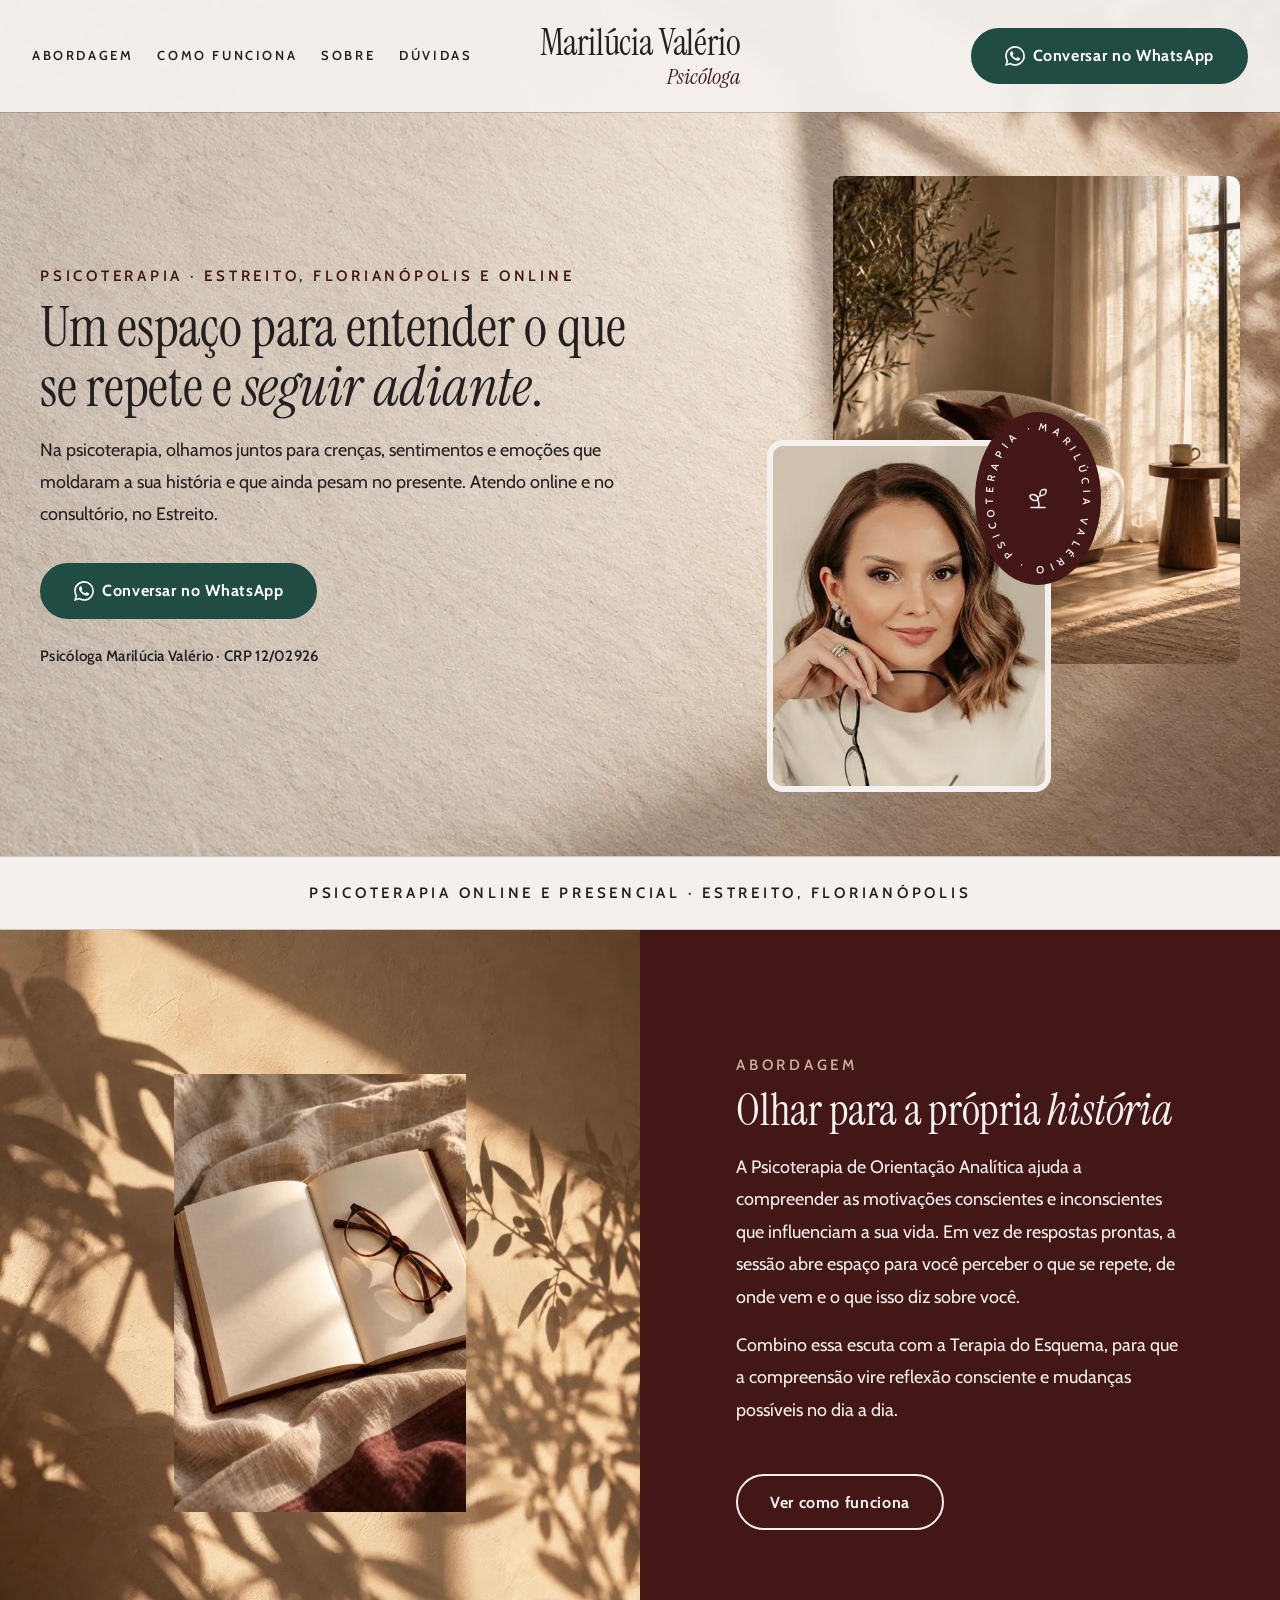
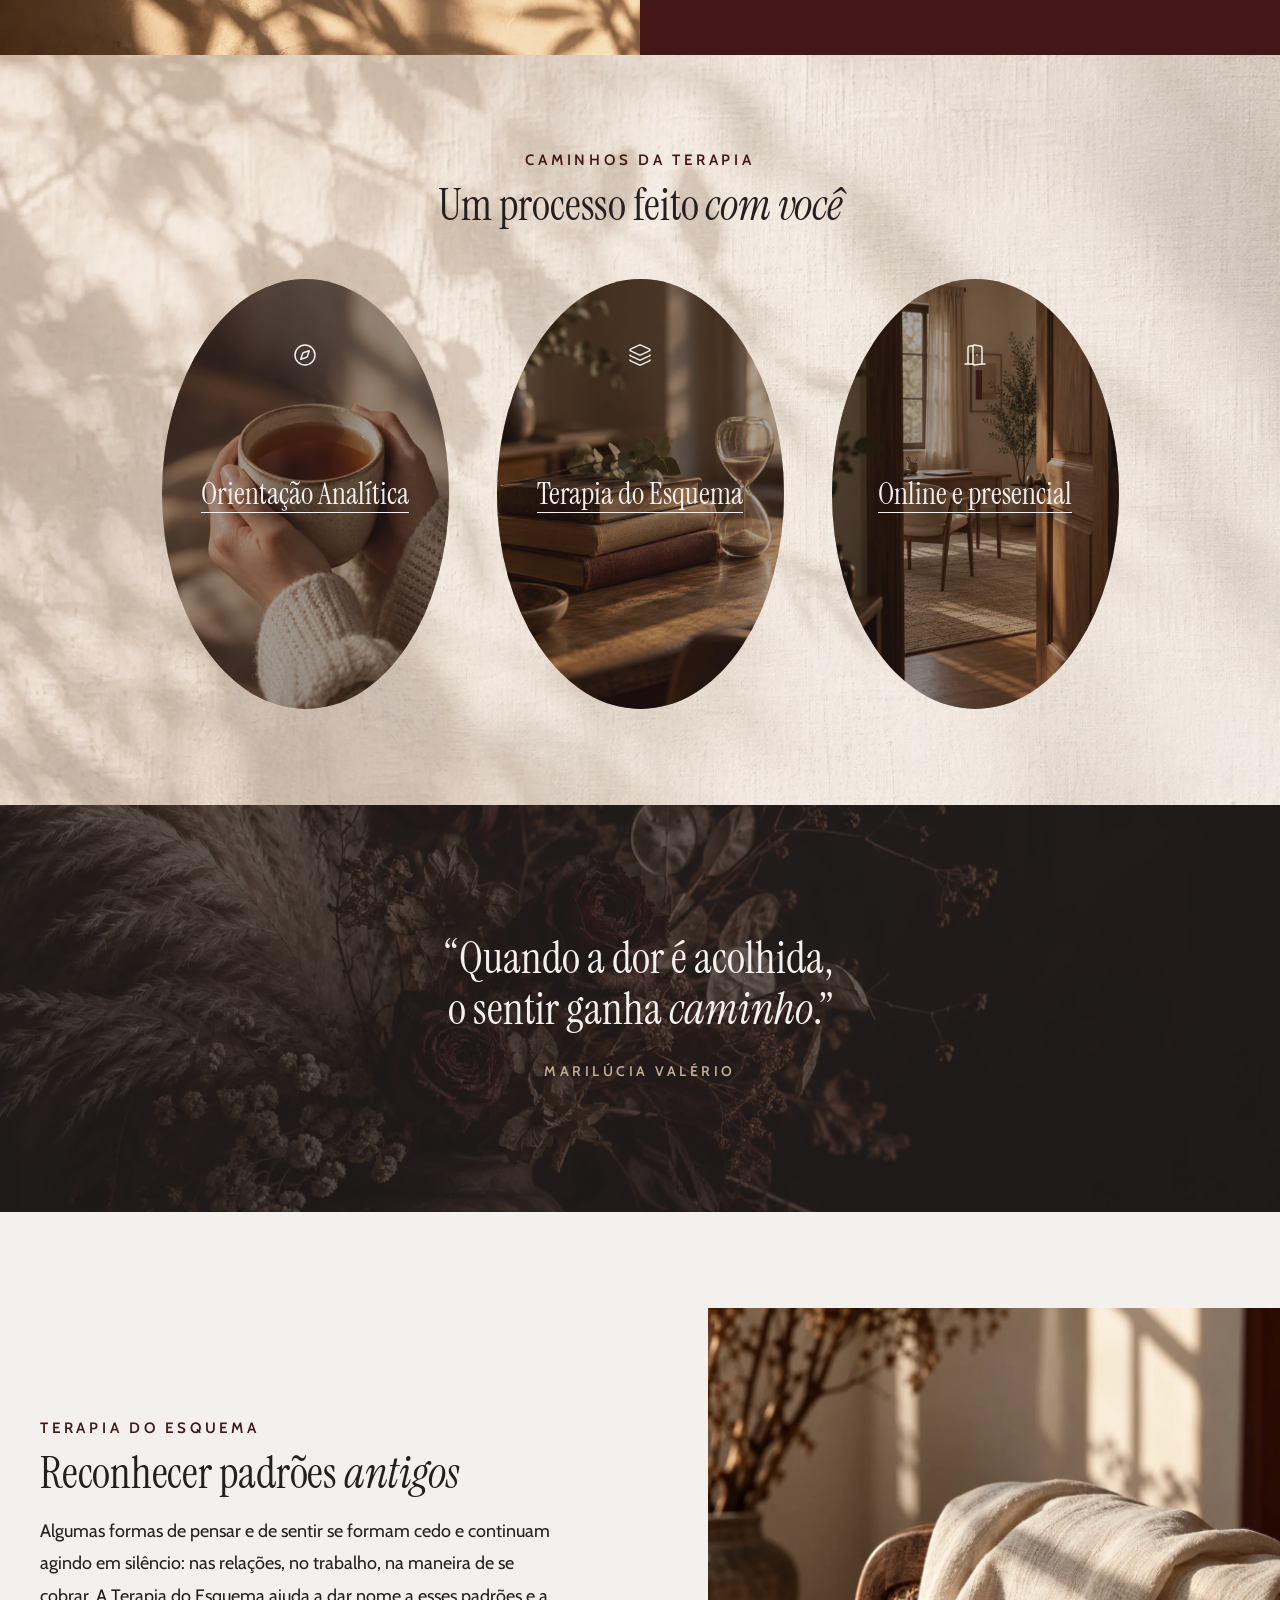
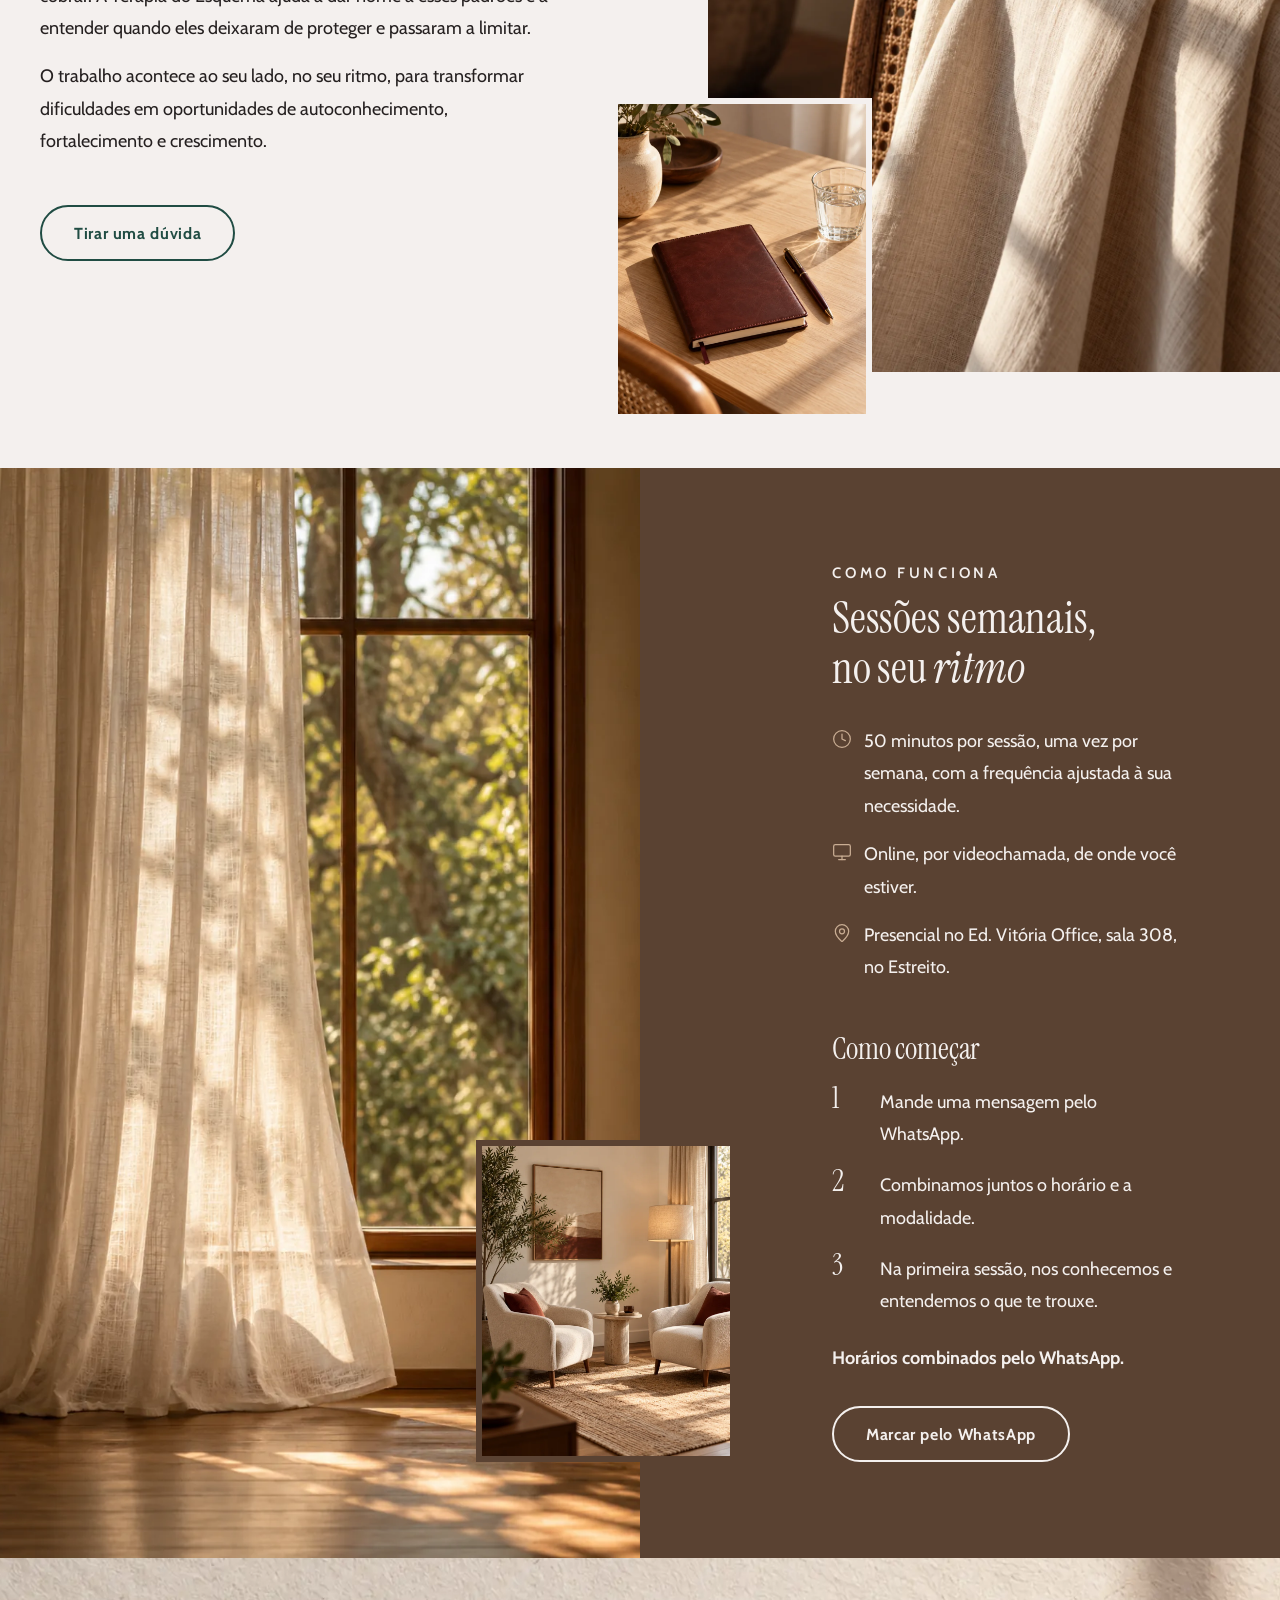
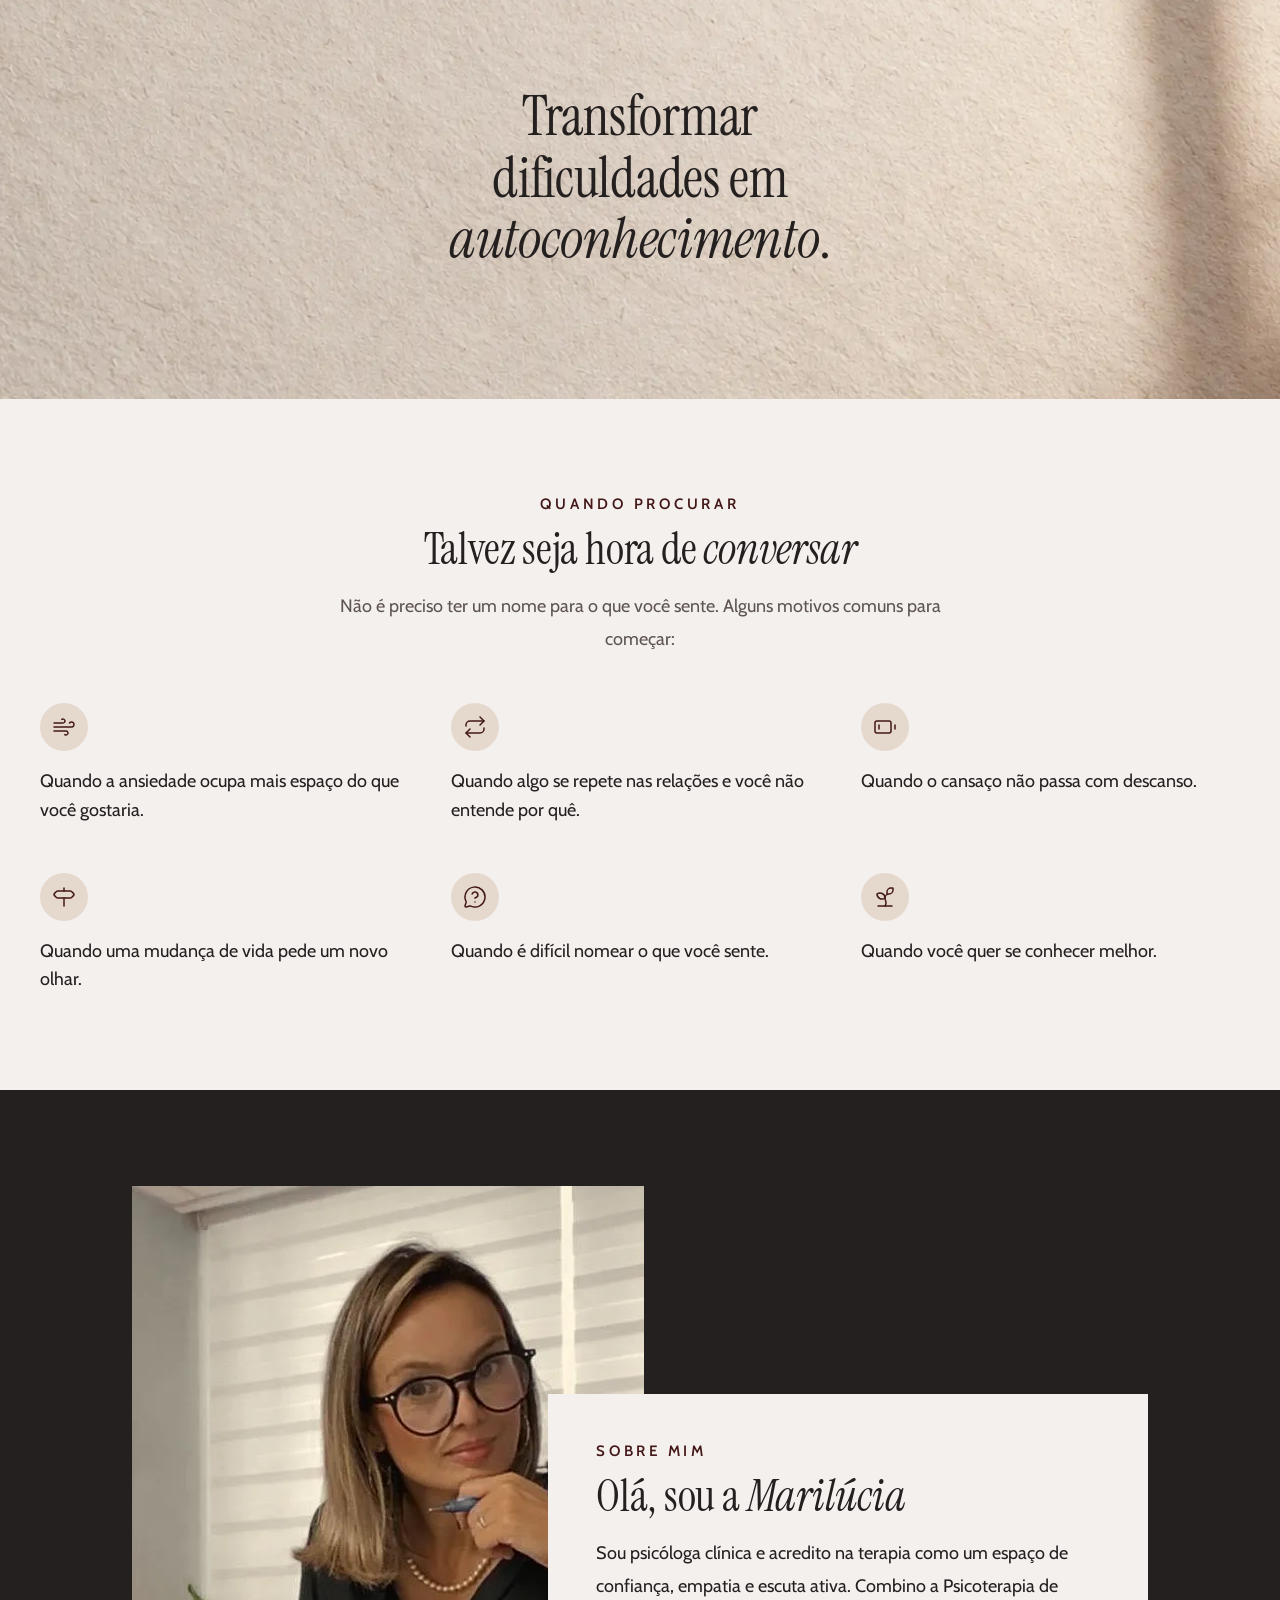
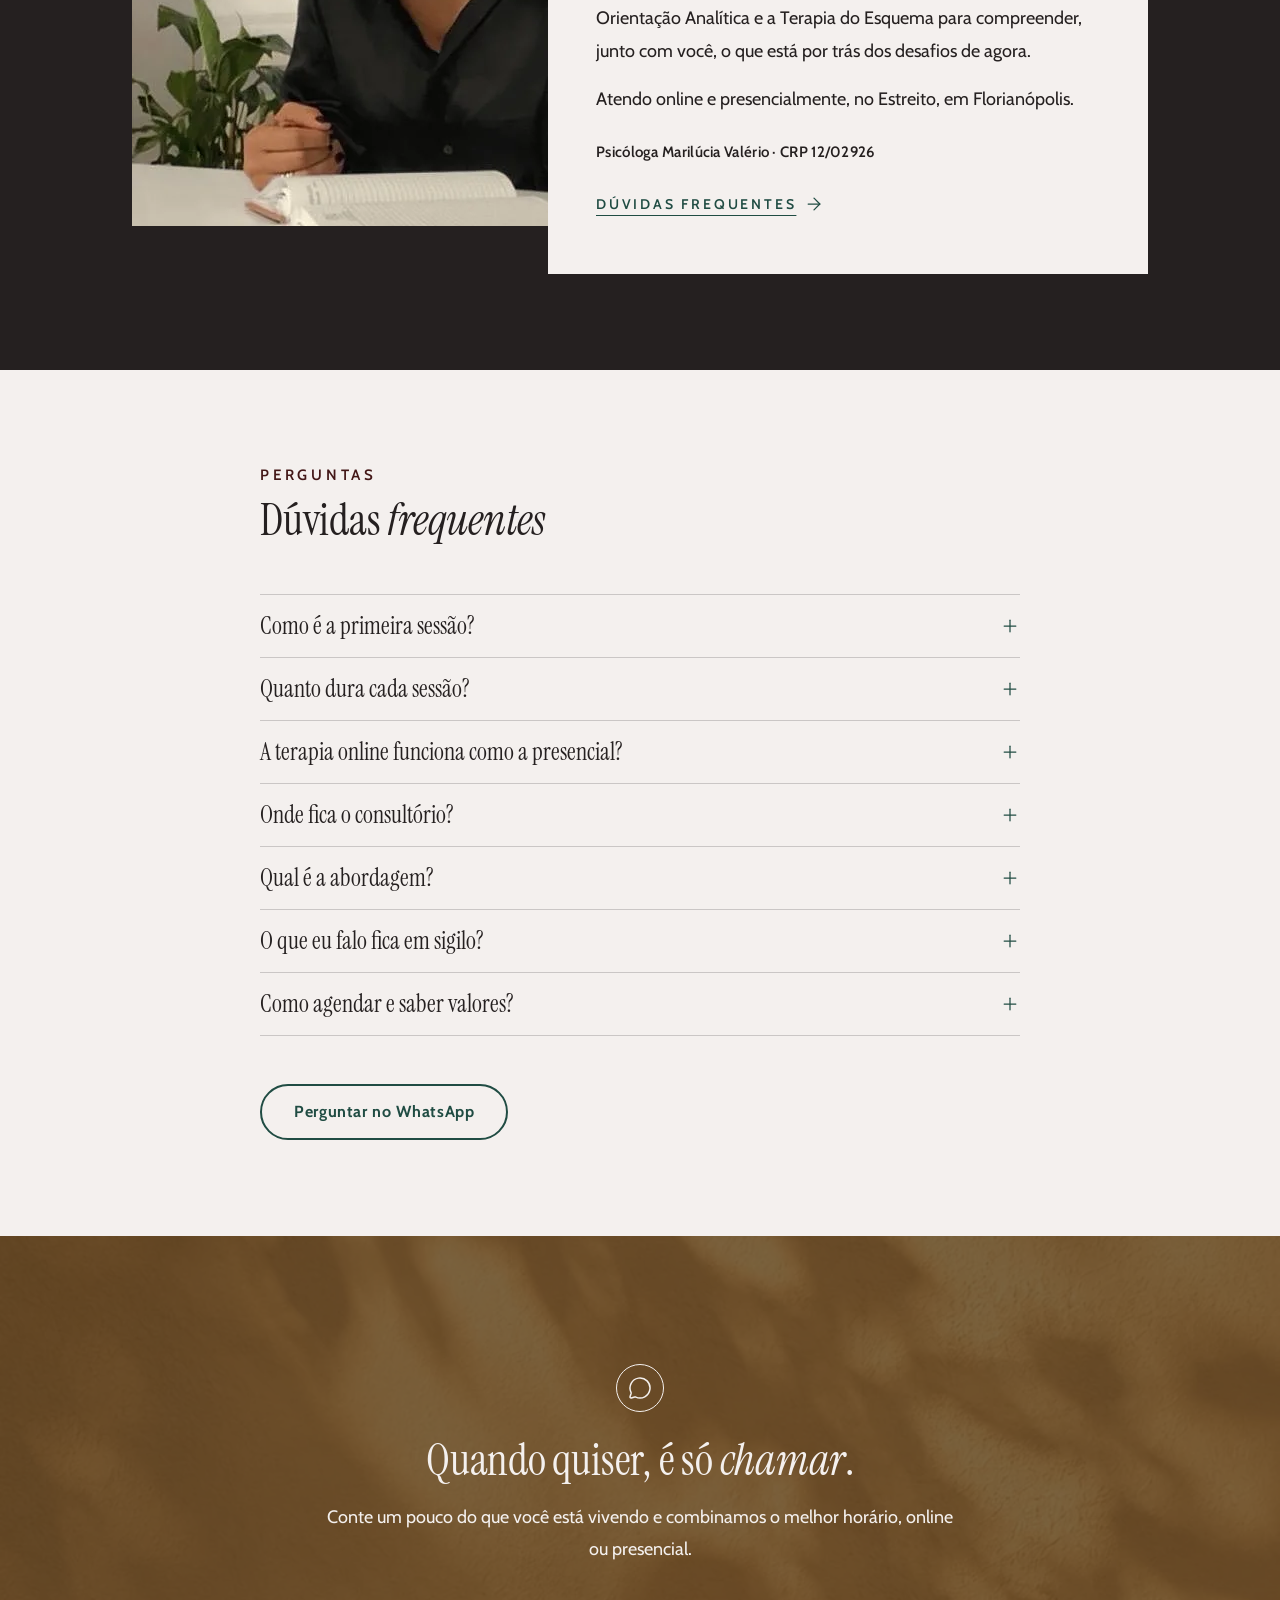
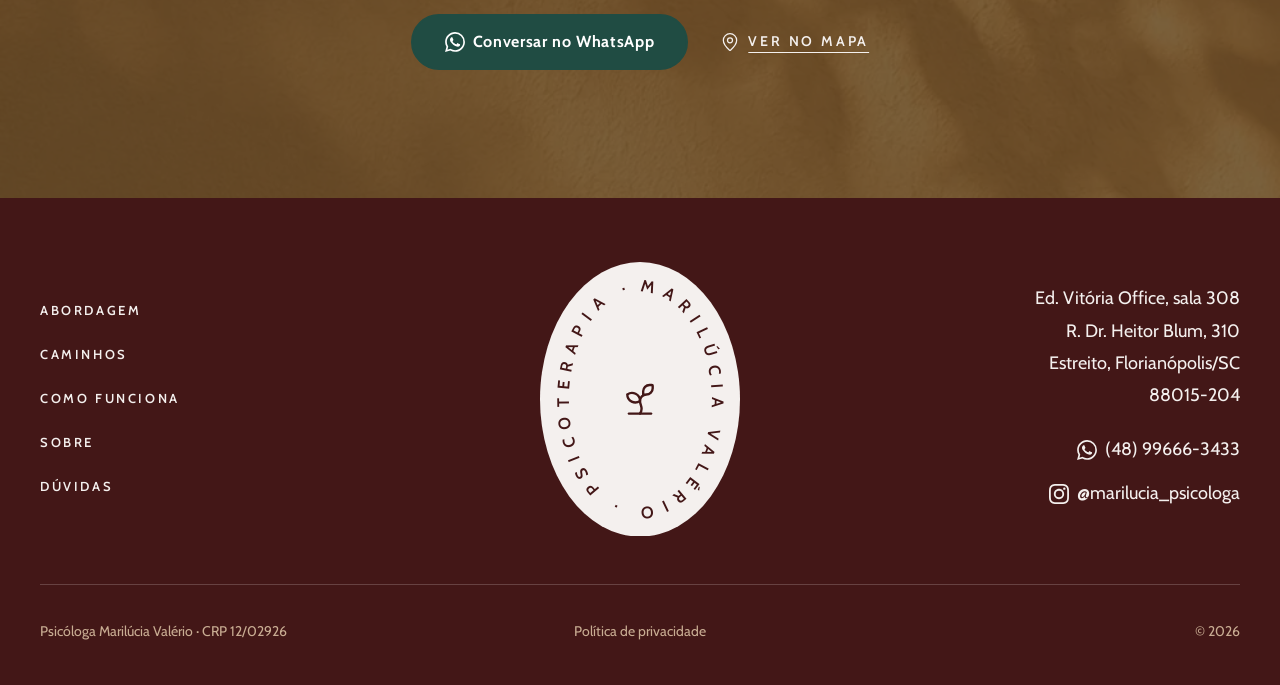
==== index.html @ a97637d5 "Revisão via Claude Desktop 2026-10-01 16:15" ====
<!DOCTYPE html>
<html lang="pt-BR">
<head>
<meta charset="UTF-8">
<meta name="viewport" content="width=device-width, initial-scale=1">
<!-- PRÉ-VENDA: não remover até o Armin fechar a venda -->
<meta name="robots" content="noindex, nofollow">
<title>Psicóloga em Florianópolis | Marilúcia Valério · CRP 12/02926</title>
<meta name="description" content="Psicoterapia de Orientação Analítica e Terapia do Esquema, online e presencial no Estreito, Florianópolis. Psicóloga Marilúcia Valério, CRP 12/02926.">
<meta property="og:title" content="Psicóloga Marilúcia Valério · CRP 12/02926">
<meta property="og:description" content="Psicoterapia de Orientação Analítica e Terapia do Esquema, online e presencial no Estreito, Florianópolis.">
<meta property="og:type" content="website">
<meta property="og:locale" content="pt_BR">
<meta property="og:image" content="assets/img/og-imagem.jpg">
<meta name="theme-color" content="#F4F0EE">
<link rel="icon" href="data:image/svg+xml,%3Csvg xmlns='http://www.w3.org/2000/svg' viewBox='0 0 64 64'%3E%3Crect width='64' height='64' rx='32' fill='%23431717'/%3E%3Ctext x='32' y='42' text-anchor='middle' font-family='Georgia,serif' font-size='28' fill='%23F4F0EE'%3EMV%3C/text%3E%3C/svg%3E">
<link rel="preconnect" href="https://fonts.googleapis.com">
<link rel="preconnect" href="https://fonts.gstatic.com" crossorigin>
<link href="https://fonts.googleapis.com/css2?family=Cabin:wght@400;600;700&family=Instrument+Serif:ital@0;1&display=swap" rel="stylesheet">
<link rel="stylesheet" href="assets/css/base.css?v=20261001b">
<link rel="stylesheet" href="assets/css/style.css?v=20261001b">
<script type="application/ld+json">
{
  "@context": "https://schema.org",
  "@graph": [
    {
      "@type": "Person",
      "@id": "#marilucia",
      "name": "Marilúcia Valério",
      "jobTitle": "Psicóloga",
      "identifier": "CRP 12/02926",
      "sameAs": ["https://www.instagram.com/marilucia_psicologa/"]
    },
    {
      "@type": "ProfessionalService",
      "name": "Psicóloga Marilúcia Valério",
      "description": "Psicoterapia de Orientação Analítica e Terapia do Esquema, online e presencial.",
      "telephone": "+55 48 99666-3433",
      "image": "assets/img/og-imagem.jpg",
      "address": {
        "@type": "PostalAddress",
        "streetAddress": "R. Dr. Heitor Blum, 310, Sala 308, Ed. Vitória Office",
        "addressLocality": "Florianópolis",
        "addressRegion": "SC",
        "postalCode": "88015-204",
        "addressCountry": "BR"
      },
      "geo": { "@type": "GeoCoordinates", "latitude": -27.5889198, "longitude": -48.5789684 },
      "areaServed": "Florianópolis",
      "founder": { "@id": "#marilucia" }
    }
  ]
}
</script>
</head>
<body>
<a class="pular-conteudo" href="#conteudo">Pular para o conteúdo</a>

<!--CABECALHO-->
<header class="cabecalho" data-header>
  <div class="cabecalho__grade">
    <nav class="cabecalho__nav" aria-label="Principal">
      <ul role="list">
        <li><a href="index.html#abordagem">Abordagem</a></li>
        <li><a href="index.html#como-funciona">Como funciona</a></li>
        <li><a href="index.html#sobre">Sobre</a></li>
        <li><a href="index.html#perguntas">Dúvidas</a></li>
      </ul>
    </nav>
    <a class="marca" href="index.html#inicio" aria-label="Marilúcia Valério, psicóloga: início">
      <span class="marca__nome">Marilúcia Valério</span>
      <em class="marca__prof">Psicóloga</em>
    </a>
    <a class="botao botao--primario cabecalho__cta" href="https://wa.me/5548996663433?text=Ol%C3%A1%2C%20Maril%C3%BAcia!%20Vi%20seu%20site%20e%20gostaria%20de%20saber%20como%20funciona%20a%20terapia." target="_blank" rel="noopener"><svg class="icone icone--marca" width="24" height="24" fill="currentColor" aria-hidden="true" focusable="false" role="img" viewBox="0 0 24 24" xmlns="http://www.w3.org/2000/svg"><path d="M17.472 14.382c-.297-.149-1.758-.867-2.03-.967-.273-.099-.471-.148-.67.15-.197.297-.767.966-.94 1.164-.173.199-.347.223-.644.075-.297-.15-1.255-.463-2.39-1.475-.883-.788-1.48-1.761-1.653-2.059-.173-.297-.018-.458.13-.606.134-.133.298-.347.446-.52.149-.174.198-.298.298-.497.099-.198.05-.371-.025-.52-.075-.149-.669-1.612-.916-2.207-.242-.579-.487-.5-.669-.51-.173-.008-.371-.01-.57-.01-.198 0-.52.074-.792.372-.272.297-1.04 1.016-1.04 2.479 0 1.462 1.065 2.875 1.213 3.074.149.198 2.096 3.2 5.077 4.487.709.306 1.262.489 1.694.625.712.227 1.36.195 1.871.118.571-.085 1.758-.719 2.006-1.413.248-.694.248-1.289.173-1.413-.074-.124-.272-.198-.57-.347m-5.421 7.403h-.004a9.87 9.87 0 01-5.031-1.378l-.361-.214-3.741.982.998-3.648-.235-.374a9.86 9.86 0 01-1.51-5.26c.001-5.45 4.436-9.884 9.888-9.884 2.64 0 5.122 1.03 6.988 2.898a9.825 9.825 0 012.893 6.994c-.003 5.45-4.437 9.884-9.885 9.884m8.413-18.297A11.815 11.815 0 0012.05 0C5.495 0 .16 5.335.157 11.892c0 2.096.547 4.142 1.588 5.945L.057 24l6.305-1.654a11.882 11.882 0 005.683 1.448h.005c6.554 0 11.89-5.335 11.893-11.893a11.821 11.821 0 00-3.48-8.413Z"/></svg>Conversar no WhatsApp</a>
    <button class="cabecalho__menu" type="button" data-abrir-menu aria-expanded="false" aria-controls="menu-celular" aria-label="Abrir menu"><svg aria-hidden="true" focusable="false" class="icone icone--menu" xmlns="http://www.w3.org/2000/svg" width="24" height="24" viewBox="0 0 24 24" fill="none" stroke="currentColor" stroke-width="1.5" stroke-linecap="round" stroke-linejoin="round" ><path d="M4 5h16" /><path d="M4 12h16" /><path d="M4 19h16" /></svg></button>
  </div>
</header>
<nav class="menu-celular" id="menu-celular" aria-hidden="true" aria-label="Menu">
  <div class="menu-celular__topo">
    <span class="marca__nome">Marilúcia Valério</span>
    <button class="menu-celular__fechar" type="button" data-fechar-menu aria-label="Fechar menu"><svg aria-hidden="true" focusable="false" class="icone icone--x" xmlns="http://www.w3.org/2000/svg" width="24" height="24" viewBox="0 0 24 24" fill="none" stroke="currentColor" stroke-width="1.5" stroke-linecap="round" stroke-linejoin="round" ><path d="M18 6 6 18" /><path d="m6 6 12 12" /></svg></button>
  </div>
  <ul role="list" class="menu-celular__links">
    <li><a href="index.html#abordagem">Abordagem</a></li>
    <li><a href="index.html#caminhos">Caminhos da terapia</a></li>
    <li><a href="index.html#como-funciona">Como funciona</a></li>
    <li><a href="index.html#sobre">Sobre mim</a></li>
    <li><a href="index.html#perguntas">Dúvidas</a></li>
  </ul>
  <a class="botao botao--primario" href="https://wa.me/5548996663433?text=Ol%C3%A1%2C%20Maril%C3%BAcia!%20Vi%20seu%20site%20e%20gostaria%20de%20saber%20como%20funciona%20a%20terapia." target="_blank" rel="noopener"><svg class="icone icone--marca" width="24" height="24" fill="currentColor" aria-hidden="true" focusable="false" role="img" viewBox="0 0 24 24" xmlns="http://www.w3.org/2000/svg"><path d="M17.472 14.382c-.297-.149-1.758-.867-2.03-.967-.273-.099-.471-.148-.67.15-.197.297-.767.966-.94 1.164-.173.199-.347.223-.644.075-.297-.15-1.255-.463-2.39-1.475-.883-.788-1.48-1.761-1.653-2.059-.173-.297-.018-.458.13-.606.134-.133.298-.347.446-.52.149-.174.198-.298.298-.497.099-.198.05-.371-.025-.52-.075-.149-.669-1.612-.916-2.207-.242-.579-.487-.5-.669-.51-.173-.008-.371-.01-.57-.01-.198 0-.52.074-.792.372-.272.297-1.04 1.016-1.04 2.479 0 1.462 1.065 2.875 1.213 3.074.149.198 2.096 3.2 5.077 4.487.709.306 1.262.489 1.694.625.712.227 1.36.195 1.871.118.571-.085 1.758-.719 2.006-1.413.248-.694.248-1.289.173-1.413-.074-.124-.272-.198-.57-.347m-5.421 7.403h-.004a9.87 9.87 0 01-5.031-1.378l-.361-.214-3.741.982.998-3.648-.235-.374a9.86 9.86 0 01-1.51-5.26c.001-5.45 4.436-9.884 9.888-9.884 2.64 0 5.122 1.03 6.988 2.898a9.825 9.825 0 012.893 6.994c-.003 5.45-4.437 9.884-9.885 9.884m8.413-18.297A11.815 11.815 0 0012.05 0C5.495 0 .16 5.335.157 11.892c0 2.096.547 4.142 1.588 5.945L.057 24l6.305-1.654a11.882 11.882 0 005.683 1.448h.005c6.554 0 11.89-5.335 11.893-11.893a11.821 11.821 0 00-3.48-8.413Z"/></svg>Conversar no WhatsApp</a>
  <p class="menu-celular__id">Psicóloga Marilúcia <span class="nowrap">Valério · CRP 12/02926</span></p>
</nav>
<!--/CABECALHO-->

<main id="conteudo">
  <!-- 1. Herói -->
  <section class="heroi" id="inicio" data-heroi>
    <div class="container heroi__grade">
      <div class="heroi__topo">
        <p class="rotulo revelar">Psicoterapia · Estreito, Florianópolis e online</p>
        <h1 class="revelar">Um espaço para entender o&nbsp;que se repete e <em>seguir adiante</em>.</h1>
      </div>
      <div class="colagem" aria-hidden="false">
        <picture class="colagem__grande">
          <source srcset="assets/img/heroi-ambiente.webp" type="image/webp">
          <img src="assets/img/heroi-ambiente.jpg" width="960" height="1200" alt="Poltrona clara ao lado de uma janela com cortina de linho e luz de fim de tarde" fetchpriority="high">
        </picture>
        <picture class="colagem__retrato">
          <source srcset="assets/img/heroi-retrato.webp" type="image/webp">
          <img src="assets/img/heroi-retrato.jpg" width="387" height="483" alt="Retrato da psicóloga Marilúcia Valério" fetchpriority="high">
        </picture>
        <svg class="selo" viewBox="0 0 126 173" role="img" aria-label="Selo Marilúcia Valério, psicoterapia"><ellipse cx="63" cy="86.5" rx="63" ry="86.5" fill="#431717"/><path id="selo-arco-1" d="M63 18.5a45 68 0 1 1 0 136a45 68 0 1 1 0-136" fill="none"/><text font-family="Cabin, sans-serif" font-weight="600" font-size="10.5" letter-spacing="2.2" fill="#F4F0EE"><textPath href="#selo-arco-1" textLength="352" lengthAdjust="spacing">MARILÚCIA VALÉRIO · PSICOTERAPIA ·</textPath></text><g color="#F4F0EE"><svg aria-hidden="true" focusable="false" x="51" y="74.5" class="icone icone--sprout" xmlns="http://www.w3.org/2000/svg" width="24" height="24" viewBox="0 0 24 24" fill="none" stroke="currentColor" stroke-width="1.5" stroke-linecap="round" stroke-linejoin="round" ><path d="M14 9.536V7a4 4 0 0 1 4-4h1.5a.5.5 0 0 1 .5.5V5a4 4 0 0 1-4 4 4 4 0 0 0-4 4c0 2 1 3 1 5a5 5 0 0 1-1 3" /><path d="M4 9a5 5 0 0 1 8 4 5 5 0 0 1-8-4" /><path d="M5 21h14" /></svg></g></svg>
      </div>
      <div class="heroi__base">
        <p class="heroi__lead revelar">Na psicoterapia, olhamos juntos para crenças, sentimentos e emoções que moldaram a sua história e que ainda pesam no presente. Atendo online e no consultório, no Estreito.</p>
        <div class="heroi__acoes revelar">
          <a class="botao botao--primario" href="https://wa.me/5548996663433?text=Ol%C3%A1%2C%20Maril%C3%BAcia!%20Vi%20seu%20site%20e%20gostaria%20de%20saber%20como%20funciona%20a%20terapia." target="_blank" rel="noopener"><svg class="icone icone--marca" width="24" height="24" fill="currentColor" aria-hidden="true" focusable="false" role="img" viewBox="0 0 24 24" xmlns="http://www.w3.org/2000/svg"><path d="M17.472 14.382c-.297-.149-1.758-.867-2.03-.967-.273-.099-.471-.148-.67.15-.197.297-.767.966-.94 1.164-.173.199-.347.223-.644.075-.297-.15-1.255-.463-2.39-1.475-.883-.788-1.48-1.761-1.653-2.059-.173-.297-.018-.458.13-.606.134-.133.298-.347.446-.52.149-.174.198-.298.298-.497.099-.198.05-.371-.025-.52-.075-.149-.669-1.612-.916-2.207-.242-.579-.487-.5-.669-.51-.173-.008-.371-.01-.57-.01-.198 0-.52.074-.792.372-.272.297-1.04 1.016-1.04 2.479 0 1.462 1.065 2.875 1.213 3.074.149.198 2.096 3.2 5.077 4.487.709.306 1.262.489 1.694.625.712.227 1.36.195 1.871.118.571-.085 1.758-.719 2.006-1.413.248-.694.248-1.289.173-1.413-.074-.124-.272-.198-.57-.347m-5.421 7.403h-.004a9.87 9.87 0 01-5.031-1.378l-.361-.214-3.741.982.998-3.648-.235-.374a9.86 9.86 0 01-1.51-5.26c.001-5.45 4.436-9.884 9.888-9.884 2.64 0 5.122 1.03 6.988 2.898a9.825 9.825 0 012.893 6.994c-.003 5.45-4.437 9.884-9.885 9.884m8.413-18.297A11.815 11.815 0 0012.05 0C5.495 0 .16 5.335.157 11.892c0 2.096.547 4.142 1.588 5.945L.057 24l6.305-1.654a11.882 11.882 0 005.683 1.448h.005c6.554 0 11.89-5.335 11.893-11.893a11.821 11.821 0 00-3.48-8.413Z"/></svg>Conversar no WhatsApp</a>
        </div>
        <p class="identificacao revelar">Psicóloga Marilúcia <span class="nowrap">Valério · CRP 12/02926</span></p>
      </div>
    </div>
  </section>

  <!-- 2. Faixa-rótulo -->
  <div class="faixa">
    <p class="container">Psicoterapia online e presencial&nbsp;· <span class="nowrap">Estreito, Florianópolis</span></p>
  </div>

  <!-- 3. Abordagem -->
  <section class="split split--vinho" id="abordagem">
    <div class="split__midia split__midia--textura">
      <picture class="split__fundo">
        <source srcset="assets/img/abordagem-sombra-planta.webp" type="image/webp">
        <img src="assets/img/abordagem-sombra-planta.jpg" width="1200" height="1500" alt="" loading="lazy">
      </picture>
      <picture class="split__inset split__inset--centro">
        <source srcset="assets/img/abordagem-inset-livro.webp" type="image/webp">
        <img src="assets/img/abordagem-inset-livro.jpg" width="800" height="1200" alt="Livro aberto com óculos sobre uma manta de linho" loading="lazy">
      </picture>
    </div>
    <div class="split__texto">
      <p class="rotulo revelar">Abordagem</p>
      <h2 class="revelar">Olhar para a própria <em>história</em></h2>
      <p class="revelar">A Psicoterapia de Orientação Analítica ajuda a compreender as motivações conscientes e inconscientes que influenciam a sua vida. Em vez de respostas prontas, a sessão abre espaço para você perceber o que se repete, de onde vem e o que isso diz sobre você.</p>
      <p class="revelar">Combino essa escuta com a Terapia do Esquema, para que a compreensão vire reflexão consciente e mudanças possíveis no dia a dia.</p>
      <a class="botao botao--contorno-claro revelar" href="#como-funciona">Ver como funciona</a>
    </div>
  </section>

  <!-- 4. Caminhos -->
  <section class="secao caminhos" id="caminhos">
    <div class="container">
      <div class="cabeca cabeca--centro">
        <p class="rotulo revelar">Caminhos da terapia</p>
        <h2 class="revelar">Um processo feito <em>com você</em></h2>
      </div>
      <ul role="list" class="caminhos__lista">
        <li class="revelar">
          <a class="oval" href="#abordagem">
            <picture>
              <source srcset="assets/img/caminho-analitica.webp" type="image/webp">
              <img src="assets/img/caminho-analitica.jpg" width="800" height="1200" alt="" loading="lazy">
            </picture>
            <span class="oval__icone"><svg aria-hidden="true" focusable="false" class="icone icone--compass" xmlns="http://www.w3.org/2000/svg" width="24" height="24" viewBox="0 0 24 24" fill="none" stroke="currentColor" stroke-width="1.5" stroke-linecap="round" stroke-linejoin="round" ><circle cx="12" cy="12" r="10" /><path d="m16.24 7.76-1.804 5.411a2 2 0 0 1-1.265 1.265L7.76 16.24l1.804-5.411a2 2 0 0 1 1.265-1.265z" /></svg></span>
            <span class="oval__titulo">Orientação Analítica</span>
          </a>
        </li>
        <li class="revelar">
          <a class="oval" href="#esquema">
            <picture>
              <source srcset="assets/img/caminho-esquema.webp" type="image/webp">
              <img src="assets/img/caminho-esquema.jpg" width="800" height="1200" alt="" loading="lazy">
            </picture>
            <span class="oval__icone"><svg aria-hidden="true" focusable="false" class="icone icone--layers" xmlns="http://www.w3.org/2000/svg" width="24" height="24" viewBox="0 0 24 24" fill="none" stroke="currentColor" stroke-width="1.5" stroke-linecap="round" stroke-linejoin="round" ><path d="M12.83 2.18a2 2 0 0 0-1.66 0L2.6 6.08a1 1 0 0 0 0 1.83l8.58 3.91a2 2 0 0 0 1.66 0l8.58-3.9a1 1 0 0 0 0-1.83z" /><path d="M2 12a1 1 0 0 0 .58.91l8.6 3.91a2 2 0 0 0 1.65 0l8.58-3.9A1 1 0 0 0 22 12" /><path d="M2 17a1 1 0 0 0 .58.91l8.6 3.91a2 2 0 0 0 1.65 0l8.58-3.9A1 1 0 0 0 22 17" /></svg></span>
            <span class="oval__titulo">Terapia do Esquema</span>
          </a>
        </li>
        <li class="revelar">
          <a class="oval" href="#como-funciona">
            <picture>
              <source srcset="assets/img/caminho-online-presencial.webp" type="image/webp">
              <img src="assets/img/caminho-online-presencial.jpg" width="800" height="1200" alt="" loading="lazy">
            </picture>
            <span class="oval__icone"><svg aria-hidden="true" focusable="false" class="icone icone--door-open" xmlns="http://www.w3.org/2000/svg" width="24" height="24" viewBox="0 0 24 24" fill="none" stroke="currentColor" stroke-width="1.5" stroke-linecap="round" stroke-linejoin="round" ><path d="M10 21H2" /><path d="M10 3H7a2 2 0 00-2 2v16" /><path d="M14 12h.01" /><path d="M19 21V5a2 2 0 00-1.675-1.974l-6.163-1.013A1 1 0 0010 3v18a1 1 0 001.124.992z" /><path d="M22 21h-3" /></svg></span>
            <span class="oval__titulo">Online e presencial</span>
          </a>
        </li>
      </ul>
    </div>
  </section>

  <!-- 5. Citação -->
  <section class="citacao">
    <picture class="citacao__fundo">
      <source srcset="assets/img/citacao-flores.webp" type="image/webp">
      <img src="assets/img/citacao-flores.jpg" width="1920" height="1280" alt="" loading="lazy">
    </picture>
    <figure class="container citacao__conteudo revelar">
      <blockquote><p>“Quando a dor é acolhida, o sentir ganha <em>caminho</em>.”</p></blockquote>
      <figcaption>Marilúcia Valério</figcaption>
    </figure>
  </section>

  <!-- 6. Terapia do Esquema -->
  <section class="secao esquema" id="esquema">
    <div class="esquema__grade">
      <div class="esquema__texto">
        <p class="rotulo revelar">Terapia do Esquema</p>
        <h2 class="revelar">Reconhecer padrões <em>antigos</em></h2>
        <p class="revelar">Algumas formas de pensar e de sentir se formam cedo e continuam agindo em silêncio: nas relações, no trabalho, na maneira de se cobrar. A Terapia do Esquema ajuda a dar nome a esses padrões e a entender quando eles deixaram de proteger e passaram a limitar.</p>
        <p class="revelar">O trabalho acontece ao seu lado, no seu ritmo, para transformar dificuldades em oportunidades de autoconhecimento, fortalecimento e crescimento.</p>
        <a class="botao botao--contorno revelar" href="https://wa.me/5548996663433?text=Ol%C3%A1%2C%20Maril%C3%BAcia!%20Tenho%20uma%20d%C3%BAvida%20sobre%20a%20terapia%3A" target="_blank" rel="noopener">Tirar uma dúvida</a>
      </div>
      <div class="esquema__midia">
        <picture class="esquema__foto">
          <source srcset="assets/img/esquema-tecido-luz.webp" type="image/webp">
          <img src="assets/img/esquema-tecido-luz.jpg" width="1200" height="1500" alt="Manta de linho sobre uma cadeira, com luz de janela" loading="lazy">
        </picture>
        <picture class="esquema__inset">
          <source srcset="assets/img/esquema-inset-caderno.webp" type="image/webp">
          <img src="assets/img/esquema-inset-caderno.jpg" width="960" height="1200" alt="Caderno de couro e caneta sobre uma mesa clara" loading="lazy">
        </picture>
      </div>
    </div>
  </section>

  <!-- 7. Como funciona -->
  <section class="funciona" id="como-funciona">
    <div class="funciona__midia">
      <picture class="funciona__foto">
        <source srcset="assets/img/funciona-janela.webp" type="image/webp">
        <img src="assets/img/funciona-janela.jpg" width="1200" height="1500" alt="Janela alta com cortina de linho e luz dourada" loading="lazy">
      </picture>
      <picture class="funciona__inset">
        <source srcset="assets/img/funciona-inset-poltrona.webp" type="image/webp">
        <img src="assets/img/funciona-inset-poltrona.jpg" width="960" height="1200" alt="Duas poltronas claras frente a frente numa sala iluminada" loading="lazy">
      </picture>
    </div>
    <div class="funciona__texto">
      <p class="rotulo revelar">Como funciona</p>
      <h2 class="revelar">Sessões semanais, no seu <em>ritmo</em></h2>
      <ul role="list" class="funciona__lista revelar">
        <li><svg aria-hidden="true" focusable="false" class="icone icone--clock" xmlns="http://www.w3.org/2000/svg" width="24" height="24" viewBox="0 0 24 24" fill="none" stroke="currentColor" stroke-width="1.5" stroke-linecap="round" stroke-linejoin="round" ><circle cx="12" cy="12" r="10" /><path d="M12 6v6l4 2" /></svg>50 minutos por sessão, uma vez por semana, com a frequência ajustada à sua necessidade.</li>
        <li><svg aria-hidden="true" focusable="false" class="icone icone--monitor" xmlns="http://www.w3.org/2000/svg" width="24" height="24" viewBox="0 0 24 24" fill="none" stroke="currentColor" stroke-width="1.5" stroke-linecap="round" stroke-linejoin="round" ><rect width="20" height="14" x="2" y="3" rx="2" /><line x1="8" x2="16" y1="21" y2="21" /><line x1="12" x2="12" y1="17" y2="21" /></svg>Online, por videochamada, de onde você estiver.</li>
        <li><svg aria-hidden="true" focusable="false" class="icone icone--map-pin" xmlns="http://www.w3.org/2000/svg" width="24" height="24" viewBox="0 0 24 24" fill="none" stroke="currentColor" stroke-width="1.5" stroke-linecap="round" stroke-linejoin="round" ><path d="M20 10c0 4.993-5.539 10.193-7.399 11.799a1 1 0 0 1-1.202 0C9.539 20.193 4 14.993 4 10a8 8 0 0 1 16 0" /><circle cx="12" cy="10" r="3" /></svg>Presencial no Ed. Vitória Office, sala 308, no Estreito.</li>
      </ul>
      <h3 class="revelar">Como começar</h3>
      <ol role="list" class="passos revelar">
        <li><span class="passos__n" aria-hidden="true">1</span>Mande uma mensagem pelo WhatsApp.</li>
        <li><span class="passos__n" aria-hidden="true">2</span>Combinamos juntos o horário e a modalidade.</li>
        <li><span class="passos__n" aria-hidden="true">3</span>Na primeira sessão, nos conhecemos e entendemos o que te trouxe.</li>
      </ol>
      <p class="funciona__nota revelar"><strong>Horários combinados pelo WhatsApp.</strong></p>
      <a class="botao botao--contorno-claro revelar" href="https://wa.me/5548996663433?text=Ol%C3%A1%2C%20Maril%C3%BAcia!%20Gostaria%20de%20agendar%20uma%20sess%C3%A3o.%20Prefiro%20atendimento%20(online%2Fpresencial)." target="_blank" rel="noopener">Marcar pelo WhatsApp</a>
    </div>
  </section>

  <!-- 8. Frase grande -->
  <section class="frase">
    <div class="container">
      <p class="frase__texto revelar" role="heading" aria-level="2">Transformar dificuldades em <em>autoconhecimento</em>.</p>
    </div>
  </section>

  <!-- 9. Quando procurar -->
  <section class="secao quando" id="quando">
    <div class="container">
      <div class="cabeca cabeca--centro">
        <p class="rotulo revelar">Quando procurar</p>
        <h2 class="revelar">Talvez seja hora de <em>conversar</em></h2>
        <p class="cabeca__apoio revelar">Não é preciso ter um nome para o que você sente. Alguns motivos comuns para começar:</p>
      </div>
      <ul role="list" class="quando__lista">
        <li class="revelar"><span class="icone-circulo"><svg aria-hidden="true" focusable="false" class="icone icone--wind" xmlns="http://www.w3.org/2000/svg" width="24" height="24" viewBox="0 0 24 24" fill="none" stroke="currentColor" stroke-width="1.5" stroke-linecap="round" stroke-linejoin="round" ><path d="M12.8 19.6A2 2 0 1 0 14 16H2" /><path d="M17.5 8a2.5 2.5 0 1 1 2 4H2" /><path d="M9.8 4.4A2 2 0 1 1 11 8H2" /></svg></span><p>Quando a ansiedade ocupa mais espaço do que você gostaria.</p></li>
        <li class="revelar"><span class="icone-circulo"><svg aria-hidden="true" focusable="false" class="icone icone--repeat" xmlns="http://www.w3.org/2000/svg" width="24" height="24" viewBox="0 0 24 24" fill="none" stroke="currentColor" stroke-width="1.5" stroke-linecap="round" stroke-linejoin="round" ><path d="m17 2 4 4-4 4" /><path d="M3 11v-1a4 4 0 0 1 4-4h14" /><path d="m7 22-4-4 4-4" /><path d="M21 13v1a4 4 0 0 1-4 4H3" /></svg></span><p>Quando algo se repete nas relações e você não entende por quê.</p></li>
        <li class="revelar"><span class="icone-circulo"><svg aria-hidden="true" focusable="false" class="icone icone--battery-low" xmlns="http://www.w3.org/2000/svg" width="24" height="24" viewBox="0 0 24 24" fill="none" stroke="currentColor" stroke-width="1.5" stroke-linecap="round" stroke-linejoin="round" ><path d="M22 14v-4" /><path d="M6 14v-4" /><rect x="2" y="6" width="16" height="12" rx="2" /></svg></span><p>Quando o cansaço não passa com descanso.</p></li>
        <li class="revelar"><span class="icone-circulo"><svg aria-hidden="true" focusable="false" class="icone icone--signpost" xmlns="http://www.w3.org/2000/svg" width="24" height="24" viewBox="0 0 24 24" fill="none" stroke="currentColor" stroke-width="1.5" stroke-linecap="round" stroke-linejoin="round" ><path d="M12 13v8" /><path d="M12 3v3" /><path d="M2.354 10.354a1.207 1.207 0 0 1 0-1.708l2.06-2.06A2 2 0 0 1 5.828 6h12.344a2 2 0 0 1 1.414.586l2.06 2.06a1.207 1.207 0 0 1 0 1.708l-2.06 2.06a2 2 0 0 1-1.414.586H5.828a2 2 0 0 1-1.414-.586z" /></svg></span><p>Quando uma mudança de vida pede um novo olhar.</p></li>
        <li class="revelar"><span class="icone-circulo"><svg aria-hidden="true" focusable="false" class="icone icone--message-circle-question" xmlns="http://www.w3.org/2000/svg" width="24" height="24" viewBox="0 0 24 24" fill="none" stroke="currentColor" stroke-width="1.5" stroke-linecap="round" stroke-linejoin="round" ><path d="M2.992 16.342a2 2 0 0 1 .094 1.167l-1.065 3.29a1 1 0 0 0 1.236 1.168l3.413-.998a2 2 0 0 1 1.099.092 10 10 0 1 0-4.777-4.719" /><path d="M9.09 9a3 3 0 0 1 5.83 1c0 2-3 3-3 3" /><path d="M12 17h.01" /></svg></span><p>Quando é difícil nomear o que você sente.</p></li>
        <li class="revelar"><span class="icone-circulo"><svg aria-hidden="true" focusable="false" class="icone icone--sprout" xmlns="http://www.w3.org/2000/svg" width="24" height="24" viewBox="0 0 24 24" fill="none" stroke="currentColor" stroke-width="1.5" stroke-linecap="round" stroke-linejoin="round" ><path d="M14 9.536V7a4 4 0 0 1 4-4h1.5a.5.5 0 0 1 .5.5V5a4 4 0 0 1-4 4 4 4 0 0 0-4 4c0 2 1 3 1 5a5 5 0 0 1-1 3" /><path d="M4 9a5 5 0 0 1 8 4 5 5 0 0 1-8-4" /><path d="M5 21h14" /></svg></span><p>Quando você quer se conhecer melhor.</p></li>
      </ul>
    </div>
  </section>

  <!-- 10. Sobre -->
  <section class="secao sobre" id="sobre">
    <div class="container sobre__grade">
      <picture class="sobre__foto">
        <source srcset="assets/img/sobre-marilucia.webp" type="image/webp">
        <img src="assets/img/sobre-marilucia.jpg" width="512" height="640" alt="A psicóloga Marilúcia Valério no consultório, de óculos, com a mão no queixo" loading="lazy">
      </picture>
      <div class="sobre__cartao revelar">
        <p class="rotulo">Sobre mim</p>
        <h2>Olá, sou a <em>Marilúcia</em></h2>
        <p>Sou psicóloga clínica e acredito na terapia como um espaço de confiança, empatia e escuta ativa. Combino a Psicoterapia de Orientação Analítica e a Terapia do Esquema para compreender, junto com você, o que está por trás dos desafios de agora.</p>
        <p>Atendo online e presencialmente, no Estreito, em Florianópolis.</p>
        <p class="identificacao">Psicóloga Marilúcia <span class="nowrap">Valério · CRP 12/02926</span></p>
        <a class="link" href="#perguntas">Dúvidas frequentes<svg aria-hidden="true" focusable="false" class="icone icone--arrow-right" xmlns="http://www.w3.org/2000/svg" width="24" height="24" viewBox="0 0 24 24" fill="none" stroke="currentColor" stroke-width="1.5" stroke-linecap="round" stroke-linejoin="round" ><path d="M5 12h14" /><path d="m12 5 7 7-7 7" /></svg></a>
      </div>
    </div>
  </section>

  <!-- 11. Dúvidas -->
  <section class="secao perguntas" id="perguntas">
    <div class="container--estreito">
      <div class="cabeca">
        <p class="rotulo revelar">Perguntas</p>
        <h2 class="revelar">Dúvidas <em>frequentes</em></h2>
      </div>
      <div class="acordeao revelar">
        <details>
          <summary>Como é a primeira sessão?<svg aria-hidden="true" focusable="false" class="icone icone--plus" xmlns="http://www.w3.org/2000/svg" width="24" height="24" viewBox="0 0 24 24" fill="none" stroke="currentColor" stroke-width="1.5" stroke-linecap="round" stroke-linejoin="round" ><path d="M5 12h14" /><path d="M12 5v14" /></svg></summary>
          <p>É um encontro para nos conhecermos. Você conta o que te trouxe, tira dúvidas sobre o processo e combinamos juntos como seguir.</p>
        </details>
        <details>
          <summary>Quanto dura cada sessão?<svg aria-hidden="true" focusable="false" class="icone icone--plus" xmlns="http://www.w3.org/2000/svg" width="24" height="24" viewBox="0 0 24 24" fill="none" stroke="currentColor" stroke-width="1.5" stroke-linecap="round" stroke-linejoin="round" ><path d="M5 12h14" /><path d="M12 5v14" /></svg></summary>
          <p>50 minutos. Os encontros são semanais, e a frequência pode ser ajustada conforme a sua necessidade.</p>
        </details>
        <details>
          <summary>A terapia online funciona como a presencial?<svg aria-hidden="true" focusable="false" class="icone icone--plus" xmlns="http://www.w3.org/2000/svg" width="24" height="24" viewBox="0 0 24 24" fill="none" stroke="currentColor" stroke-width="1.5" stroke-linecap="round" stroke-linejoin="round" ><path d="M5 12h14" /><path d="M12 5v14" /></svg></summary>
          <p>As sessões por videochamada seguem o mesmo cuidado e a mesma estrutura do consultório, e você pode ser atendido de qualquer lugar do mundo.</p>
        </details>
        <details>
          <summary>Onde fica o consultório?<svg aria-hidden="true" focusable="false" class="icone icone--plus" xmlns="http://www.w3.org/2000/svg" width="24" height="24" viewBox="0 0 24 24" fill="none" stroke="currentColor" stroke-width="1.5" stroke-linecap="round" stroke-linejoin="round" ><path d="M5 12h14" /><path d="M12 5v14" /></svg></summary>
          <p>Ed. Vitória Office, R. Dr. Heitor Blum, 310, sala 308, Estreito, Florianópolis/SC, CEP 88015-204. <a href="https://www.google.com/maps/place/?q=place_id:ChIJBxR8d6I5J5URqNCT4-T3yg0" target="_blank" rel="noopener">Ver no mapa</a></p>
        </details>
        <details>
          <summary>Qual é a abordagem?<svg aria-hidden="true" focusable="false" class="icone icone--plus" xmlns="http://www.w3.org/2000/svg" width="24" height="24" viewBox="0 0 24 24" fill="none" stroke="currentColor" stroke-width="1.5" stroke-linecap="round" stroke-linejoin="round" ><path d="M5 12h14" /><path d="M12 5v14" /></svg></summary>
          <p>Psicoterapia de Orientação Analítica, combinada com a Terapia do Esquema.</p>
        </details>
        <details>
          <summary>O que eu falo fica em sigilo?<svg aria-hidden="true" focusable="false" class="icone icone--plus" xmlns="http://www.w3.org/2000/svg" width="24" height="24" viewBox="0 0 24 24" fill="none" stroke="currentColor" stroke-width="1.5" stroke-linecap="round" stroke-linejoin="round" ><path d="M5 12h14" /><path d="M12 5v14" /></svg></summary>
          <p>Sim. O sigilo é um dever da psicóloga, previsto no Código de Ética Profissional do Psicólogo.</p>
        </details>
        <details>
          <summary>Como agendar e saber valores?<svg aria-hidden="true" focusable="false" class="icone icone--plus" xmlns="http://www.w3.org/2000/svg" width="24" height="24" viewBox="0 0 24 24" fill="none" stroke="currentColor" stroke-width="1.5" stroke-linecap="round" stroke-linejoin="round" ><path d="M5 12h14" /><path d="M12 5v14" /></svg></summary>
          <p>Pelo WhatsApp <span class="nowrap">(48) 99666-3433</span>. Horários e valores são combinados nesse primeiro contato.</p>
        </details>
      </div>
      <a class="botao botao--contorno perguntas__cta revelar" href="https://wa.me/5548996663433?text=Ol%C3%A1%2C%20Maril%C3%BAcia!%20Tenho%20uma%20d%C3%BAvida%20sobre%20a%20terapia%3A" target="_blank" rel="noopener">Perguntar no WhatsApp</a>
    </div>
  </section>

  <!-- 12. CTA final -->
  <section class="cta" id="contato">
    <picture class="cta__fundo">
      <source media="(max-width: 899px)" srcset="assets/img/cta-sombra-folhas-mobile.webp" type="image/webp">
      <source media="(max-width: 899px)" srcset="assets/img/cta-sombra-folhas-mobile.jpg">
      <source srcset="assets/img/cta-sombra-folhas.webp" type="image/webp">
      <img src="assets/img/cta-sombra-folhas.jpg" width="1920" height="1280" alt="" loading="lazy">
    </picture>
    <div class="container--estreito cta__conteudo">
      <span class="icone-circulo revelar"><svg aria-hidden="true" focusable="false" class="icone icone--message-circle" xmlns="http://www.w3.org/2000/svg" width="24" height="24" viewBox="0 0 24 24" fill="none" stroke="currentColor" stroke-width="1.5" stroke-linecap="round" stroke-linejoin="round" ><path d="M2.992 16.342a2 2 0 0 1 .094 1.167l-1.065 3.29a1 1 0 0 0 1.236 1.168l3.413-.998a2 2 0 0 1 1.099.092 10 10 0 1 0-4.777-4.719" /></svg></span>
      <h2 class="revelar">Quando quiser, é só <em>chamar</em>.</h2>
      <p class="revelar">Conte um pouco do que você está vivendo e combinamos o melhor horário, online ou presencial.</p>
      <div class="cta__acoes revelar">
        <a class="botao botao--primario" href="https://wa.me/5548996663433?text=Ol%C3%A1%2C%20Maril%C3%BAcia!%20Vi%20seu%20site%20e%20gostaria%20de%20saber%20como%20funciona%20a%20terapia." target="_blank" rel="noopener"><svg class="icone icone--marca" width="24" height="24" fill="currentColor" aria-hidden="true" focusable="false" role="img" viewBox="0 0 24 24" xmlns="http://www.w3.org/2000/svg"><path d="M17.472 14.382c-.297-.149-1.758-.867-2.03-.967-.273-.099-.471-.148-.67.15-.197.297-.767.966-.94 1.164-.173.199-.347.223-.644.075-.297-.15-1.255-.463-2.39-1.475-.883-.788-1.48-1.761-1.653-2.059-.173-.297-.018-.458.13-.606.134-.133.298-.347.446-.52.149-.174.198-.298.298-.497.099-.198.05-.371-.025-.52-.075-.149-.669-1.612-.916-2.207-.242-.579-.487-.5-.669-.51-.173-.008-.371-.01-.57-.01-.198 0-.52.074-.792.372-.272.297-1.04 1.016-1.04 2.479 0 1.462 1.065 2.875 1.213 3.074.149.198 2.096 3.2 5.077 4.487.709.306 1.262.489 1.694.625.712.227 1.36.195 1.871.118.571-.085 1.758-.719 2.006-1.413.248-.694.248-1.289.173-1.413-.074-.124-.272-.198-.57-.347m-5.421 7.403h-.004a9.87 9.87 0 01-5.031-1.378l-.361-.214-3.741.982.998-3.648-.235-.374a9.86 9.86 0 01-1.51-5.26c.001-5.45 4.436-9.884 9.888-9.884 2.64 0 5.122 1.03 6.988 2.898a9.825 9.825 0 012.893 6.994c-.003 5.45-4.437 9.884-9.885 9.884m8.413-18.297A11.815 11.815 0 0012.05 0C5.495 0 .16 5.335.157 11.892c0 2.096.547 4.142 1.588 5.945L.057 24l6.305-1.654a11.882 11.882 0 005.683 1.448h.005c6.554 0 11.89-5.335 11.893-11.893a11.821 11.821 0 00-3.48-8.413Z"/></svg>Conversar no WhatsApp</a>
        <a class="link link--claro" href="https://www.google.com/maps/place/?q=place_id:ChIJBxR8d6I5J5URqNCT4-T3yg0" target="_blank" rel="noopener"><svg aria-hidden="true" focusable="false" class="icone icone--map-pin" xmlns="http://www.w3.org/2000/svg" width="24" height="24" viewBox="0 0 24 24" fill="none" stroke="currentColor" stroke-width="1.5" stroke-linecap="round" stroke-linejoin="round" ><path d="M20 10c0 4.993-5.539 10.193-7.399 11.799a1 1 0 0 1-1.202 0C9.539 20.193 4 14.993 4 10a8 8 0 0 1 16 0" /><circle cx="12" cy="10" r="3" /></svg>Ver no mapa</a>
      </div>
    </div>
  </section>
</main>

<!--RODAPE-->
<footer class="rodape">
  <div class="container rodape__grade">
    <nav class="rodape__nav" aria-label="Rodapé">
      <ul role="list">
        <li><a href="index.html#abordagem">Abordagem</a></li>
        <li><a href="index.html#caminhos">Caminhos</a></li>
        <li><a href="index.html#como-funciona">Como funciona</a></li>
        <li><a href="index.html#sobre">Sobre</a></li>
        <li><a href="index.html#perguntas">Dúvidas</a></li>
      </ul>
    </nav>
    <div class="rodape__selo"><svg class="selo" viewBox="0 0 126 173" role="img" aria-label="Selo Marilúcia Valério, psicoterapia"><ellipse cx="63" cy="86.5" rx="63" ry="86.5" fill="#431717"/><path id="selo-arco-2" d="M63 18.5a45 68 0 1 1 0 136a45 68 0 1 1 0-136" fill="none"/><text font-family="Cabin, sans-serif" font-weight="600" font-size="10.5" letter-spacing="2.2" fill="#F4F0EE"><textPath href="#selo-arco-2" textLength="352" lengthAdjust="spacing">MARILÚCIA VALÉRIO · PSICOTERAPIA ·</textPath></text><g color="#F4F0EE"><svg aria-hidden="true" focusable="false" x="51" y="74.5" class="icone icone--sprout" xmlns="http://www.w3.org/2000/svg" width="24" height="24" viewBox="0 0 24 24" fill="none" stroke="currentColor" stroke-width="1.5" stroke-linecap="round" stroke-linejoin="round" ><path d="M14 9.536V7a4 4 0 0 1 4-4h1.5a.5.5 0 0 1 .5.5V5a4 4 0 0 1-4 4 4 4 0 0 0-4 4c0 2 1 3 1 5a5 5 0 0 1-1 3" /><path d="M4 9a5 5 0 0 1 8 4 5 5 0 0 1-8-4" /><path d="M5 21h14" /></svg></g></svg></div>
    <div class="rodape__contato">
      <address>
        Ed. Vitória Office, sala 308<br>
        R. Dr. Heitor Blum, 310<br>
        Estreito, Florianópolis/SC<br>
        88015-204
      </address>
      <ul role="list">
        <li><a href="https://wa.me/5548996663433?text=Ol%C3%A1%2C%20Maril%C3%BAcia!%20Vi%20seu%20site%20e%20gostaria%20de%20saber%20como%20funciona%20a%20terapia." target="_blank" rel="noopener"><svg class="icone icone--marca" width="24" height="24" fill="currentColor" aria-hidden="true" focusable="false" role="img" viewBox="0 0 24 24" xmlns="http://www.w3.org/2000/svg"><path d="M17.472 14.382c-.297-.149-1.758-.867-2.03-.967-.273-.099-.471-.148-.67.15-.197.297-.767.966-.94 1.164-.173.199-.347.223-.644.075-.297-.15-1.255-.463-2.39-1.475-.883-.788-1.48-1.761-1.653-2.059-.173-.297-.018-.458.13-.606.134-.133.298-.347.446-.52.149-.174.198-.298.298-.497.099-.198.05-.371-.025-.52-.075-.149-.669-1.612-.916-2.207-.242-.579-.487-.5-.669-.51-.173-.008-.371-.01-.57-.01-.198 0-.52.074-.792.372-.272.297-1.04 1.016-1.04 2.479 0 1.462 1.065 2.875 1.213 3.074.149.198 2.096 3.2 5.077 4.487.709.306 1.262.489 1.694.625.712.227 1.36.195 1.871.118.571-.085 1.758-.719 2.006-1.413.248-.694.248-1.289.173-1.413-.074-.124-.272-.198-.57-.347m-5.421 7.403h-.004a9.87 9.87 0 01-5.031-1.378l-.361-.214-3.741.982.998-3.648-.235-.374a9.86 9.86 0 01-1.51-5.26c.001-5.45 4.436-9.884 9.888-9.884 2.64 0 5.122 1.03 6.988 2.898a9.825 9.825 0 012.893 6.994c-.003 5.45-4.437 9.884-9.885 9.884m8.413-18.297A11.815 11.815 0 0012.05 0C5.495 0 .16 5.335.157 11.892c0 2.096.547 4.142 1.588 5.945L.057 24l6.305-1.654a11.882 11.882 0 005.683 1.448h.005c6.554 0 11.89-5.335 11.893-11.893a11.821 11.821 0 00-3.48-8.413Z"/></svg>(48) 99666-3433</a></li>
        <li><a href="https://www.instagram.com/marilucia_psicologa/" target="_blank" rel="noopener"><svg class="icone icone--marca" width="24" height="24" fill="currentColor" aria-hidden="true" focusable="false" role="img" viewBox="0 0 24 24" xmlns="http://www.w3.org/2000/svg"><path d="M7.0301.084c-1.2768.0602-2.1487.264-2.911.5634-.7888.3075-1.4575.72-2.1228 1.3877-.6652.6677-1.075 1.3368-1.3802 2.127-.2954.7638-.4956 1.6365-.552 2.914-.0564 1.2775-.0689 1.6882-.0626 4.947.0062 3.2586.0206 3.6671.0825 4.9473.061 1.2765.264 2.1482.5635 2.9107.308.7889.72 1.4573 1.388 2.1228.6679.6655 1.3365 1.0743 2.1285 1.38.7632.295 1.6361.4961 2.9134.552 1.2773.056 1.6884.069 4.9462.0627 3.2578-.0062 3.668-.0207 4.9478-.0814 1.28-.0607 2.147-.2652 2.9098-.5633.7889-.3086 1.4578-.72 2.1228-1.3881.665-.6682 1.0745-1.3378 1.3795-2.1284.2957-.7632.4966-1.636.552-2.9124.056-1.2809.0692-1.6898.063-4.948-.0063-3.2583-.021-3.6668-.0817-4.9465-.0607-1.2797-.264-2.1487-.5633-2.9117-.3084-.7889-.72-1.4568-1.3876-2.1228C21.2982 1.33 20.628.9208 19.8378.6165 19.074.321 18.2017.1197 16.9244.0645 15.6471.0093 15.236-.005 11.977.0014 8.718.0076 8.31.0215 7.0301.0839m.1402 21.6932c-1.17-.0509-1.8053-.2453-2.2287-.408-.5606-.216-.96-.4771-1.3819-.895-.422-.4178-.6811-.8186-.9-1.378-.1644-.4234-.3624-1.058-.4171-2.228-.0595-1.2645-.072-1.6442-.079-4.848-.007-3.2037.0053-3.583.0607-4.848.05-1.169.2456-1.805.408-2.2282.216-.5613.4762-.96.895-1.3816.4188-.4217.8184-.6814 1.3783-.9003.423-.1651 1.0575-.3614 2.227-.4171 1.2655-.06 1.6447-.072 4.848-.079 3.2033-.007 3.5835.005 4.8495.0608 1.169.0508 1.8053.2445 2.228.408.5608.216.96.4754 1.3816.895.4217.4194.6816.8176.9005 1.3787.1653.4217.3617 1.056.4169 2.2263.0602 1.2655.0739 1.645.0796 4.848.0058 3.203-.0055 3.5834-.061 4.848-.051 1.17-.245 1.8055-.408 2.2294-.216.5604-.4763.96-.8954 1.3814-.419.4215-.8181.6811-1.3783.9-.4224.1649-1.0577.3617-2.2262.4174-1.2656.0595-1.6448.072-4.8493.079-3.2045.007-3.5825-.006-4.848-.0608M16.953 5.5864A1.44 1.44 0 1 0 18.39 4.144a1.44 1.44 0 0 0-1.437 1.4424M5.8385 12.012c.0067 3.4032 2.7706 6.1557 6.173 6.1493 3.4026-.0065 6.157-2.7701 6.1506-6.1733-.0065-3.4032-2.771-6.1565-6.174-6.1498-3.403.0067-6.156 2.771-6.1496 6.1738M8 12.0077a4 4 0 1 1 4.008 3.9921A3.9996 3.9996 0 0 1 8 12.0077"/></svg>@marilucia_psicologa</a></li>
      </ul>
    </div>
  </div>
  <div class="container rodape__legal">
    <p>Psicóloga Marilúcia <span class="nowrap">Valério · CRP 12/02926</span></p>
    <p><a href="politica-de-privacidade.html">Política de privacidade</a></p>
    <p>© 2026</p>
  </div>
</footer>

<a class="whatsapp-fixo" href="https://wa.me/5548996663433?text=Ol%C3%A1%2C%20Maril%C3%BAcia!%20Vi%20seu%20site%20e%20gostaria%20de%20saber%20como%20funciona%20a%20terapia." target="_blank" rel="noopener"><svg class="icone icone--marca" width="24" height="24" fill="currentColor" aria-hidden="true" focusable="false" role="img" viewBox="0 0 24 24" xmlns="http://www.w3.org/2000/svg"><path d="M17.472 14.382c-.297-.149-1.758-.867-2.03-.967-.273-.099-.471-.148-.67.15-.197.297-.767.966-.94 1.164-.173.199-.347.223-.644.075-.297-.15-1.255-.463-2.39-1.475-.883-.788-1.48-1.761-1.653-2.059-.173-.297-.018-.458.13-.606.134-.133.298-.347.446-.52.149-.174.198-.298.298-.497.099-.198.05-.371-.025-.52-.075-.149-.669-1.612-.916-2.207-.242-.579-.487-.5-.669-.51-.173-.008-.371-.01-.57-.01-.198 0-.52.074-.792.372-.272.297-1.04 1.016-1.04 2.479 0 1.462 1.065 2.875 1.213 3.074.149.198 2.096 3.2 5.077 4.487.709.306 1.262.489 1.694.625.712.227 1.36.195 1.871.118.571-.085 1.758-.719 2.006-1.413.248-.694.248-1.289.173-1.413-.074-.124-.272-.198-.57-.347m-5.421 7.403h-.004a9.87 9.87 0 01-5.031-1.378l-.361-.214-3.741.982.998-3.648-.235-.374a9.86 9.86 0 01-1.51-5.26c.001-5.45 4.436-9.884 9.888-9.884 2.64 0 5.122 1.03 6.988 2.898a9.825 9.825 0 012.893 6.994c-.003 5.45-4.437 9.884-9.885 9.884m8.413-18.297A11.815 11.815 0 0012.05 0C5.495 0 .16 5.335.157 11.892c0 2.096.547 4.142 1.588 5.945L.057 24l6.305-1.654a11.882 11.882 0 005.683 1.448h.005c6.554 0 11.89-5.335 11.893-11.893a11.821 11.821 0 00-3.48-8.413Z"/></svg>Conversar no WhatsApp</a>
<!--/RODAPE-->
<script src="assets/js/main.js?v=20261001b" defer></script>
</body>
</html>
---- assets/css/base.css ----
/* base.css — regras fixas da agência. NÃO EDITAR por projeto.
   Tokens de cor, fonte, raio e sombra do cliente ficam em style.css.
   Escala e regras descritas em specs/design.md §0. */

:root {
  /* Espaçamento: escala fechada. Nenhum margin/padding/gap fora daqui. */
  --space-1: 0.25rem;  /*   4px */
  --space-2: 0.5rem;   /*   8px */
  --space-3: 0.75rem;  /*  12px */
  --space-4: 1rem;     /*  16px */
  --space-5: 1.5rem;   /*  24px */
  --space-6: 2rem;     /*  32px */
  --space-7: 3rem;     /*  48px */
  --space-8: 4rem;     /*  64px */
  --space-9: 6rem;     /*  96px */
  --space-10: 8rem;    /* 128px */

  --section-y: var(--space-8);          /* celular e tablet: 64px */
  --gutter: var(--space-5);             /* 24px */
  --container: 1200px;
  --container-narrow: 760px;

  /* Ícones: só estes dois tamanhos (+ círculo de card) */
  --icone-linha: 20px;
  --icone-card: 24px;
  --icone-circulo: 48px;

  --toque-min: 44px;
  --header-h: 72px;

  --ease-out: cubic-bezier(0.22, 1, 0.36, 1);
  --dur-fast: 0.14s;
  --dur-base: 0.24s;
  --dur-slow: 0.42s;
}
@media (min-width: 900px) {
  :root { --section-y: var(--space-9); --gutter: var(--space-6); }  /* 96px / 32px */
}
@media (max-width: 399px) {
  :root { --gutter: 1.25rem; }  /* 20px: única exceção à escala, só na borda da tela */
}

/* Reset enxuto */
*, *::before, *::after { box-sizing: border-box; }
html { -webkit-text-size-adjust: 100%; overflow-x: clip; scroll-behavior: smooth; }
body { margin: 0; overflow-x: clip; min-height: 100vh; text-rendering: optimizeLegibility; -webkit-font-smoothing: antialiased; }
h1, h2, h3, h4, p, figure, blockquote, ul, ol, dl { margin: 0; }
ul[role="list"], ol[role="list"] { list-style: none; padding: 0; }
img, picture, svg, video { display: block; max-width: 100%; }
img { height: auto; }
input, button, textarea, select { font: inherit; color: inherit; }
button { cursor: pointer; }
a { color: inherit; }
[hidden] { display: none !important; }
:target, [id] { scroll-margin-top: calc(var(--header-h) + var(--space-4)); }

/* Estrutura */
.container { width: min(100% - 2 * var(--gutter), var(--container)); margin-inline: auto; }
.container--estreito { width: min(100% - 2 * var(--gutter), var(--container-narrow)); margin-inline: auto; }
.secao { padding-block: var(--section-y); }

/* Imagens: sempre cobrem o espaço reservado, sem distorcer */
.midia { position: relative; overflow: hidden; }
.midia > img, .midia > picture, .midia > picture > img { width: 100%; height: 100%; object-fit: cover; }
.proporcao-heroi   { aspect-ratio: 4 / 5; }
.proporcao-card    { aspect-ratio: 4 / 3; }
.proporcao-retrato { aspect-ratio: 4 / 5; }
.proporcao-avatar  { aspect-ratio: 1 / 1; border-radius: 50%; }
@media (min-width: 900px) { .proporcao-heroi { aspect-ratio: 3 / 2; } }

/* Ícones (gerados por ~/agencia/scripts/icone.mjs) */
.icone { width: var(--icone-card); height: var(--icone-card); flex-shrink: 0; }
.icone--linha, .botao .icone, p .icone, li .icone { width: var(--icone-linha); height: var(--icone-linha); }
.icone-circulo {
  display: inline-grid; place-items: center;
  width: var(--icone-circulo); height: var(--icone-circulo); border-radius: 50%;
}

/* Acessibilidade */
.pular-conteudo {
  position: absolute; left: var(--space-4); top: calc(-1 * var(--space-9)); z-index: 1000;
  padding: var(--space-3) var(--space-4); background: #fff; color: #000; border-radius: var(--space-2);
}
.pular-conteudo:focus { top: var(--space-3); }
:focus-visible { outline: 3px solid var(--focus-ring, currentColor); outline-offset: 2px; }
.sr-only {
  position: absolute !important; width: 1px; height: 1px; padding: 0; margin: -1px;
  overflow: hidden; clip: rect(0 0 0 0); white-space: nowrap; border: 0;
}
a, button, [role="button"], input, select, textarea, summary { min-height: var(--toque-min); }
p a, li a { min-height: 0; }

/* Menu de celular: fechado = fora da tela E fora do teclado (lição: menu fechado recebia foco) */
.menu-celular { visibility: hidden; pointer-events: none; }
.menu-celular[data-aberto="true"] { visibility: visible; pointer-events: auto; }
body[data-menu="true"] { overflow: hidden; }

/* Entrada de seção (main.js adiciona .visivel). Sem JS, tudo aparece. */
.js .revelar { opacity: 0; transform: translateY(16px); transition: opacity var(--dur-slow) var(--ease-out), transform var(--dur-slow) var(--ease-out); }
.js .revelar.visivel { opacity: 1; transform: none; }

/* Botão fixo de WhatsApp no celular: aparece em TODAS as páginas depois de rolar (lição: só funcionava na home) */
.whatsapp-fixo {
  position: fixed; left: var(--gutter); right: var(--gutter); bottom: var(--space-4); z-index: 90;
  display: flex; align-items: center; justify-content: center; gap: var(--space-2);
  min-height: 56px; border-radius: 999px; text-decoration: none;
  transform: translateY(calc(100% + var(--space-6))); transition: transform var(--dur-base) var(--ease-out);
}
.whatsapp-fixo[data-visivel="true"] { transform: none; }
@media (min-width: 900px) { .whatsapp-fixo { display: none; } }
/* Reserva o espaço do botão fixo no fim da página, senão ele cobre o último conteúdo (lição: Loredana) */
@media (max-width: 899px) { body:has(.whatsapp-fixo) { padding-bottom: calc(56px + var(--space-6)); } }

/* Caixa de foto real que falta (specs/design.md §0). Nunca pode sobrar sem registro em revisao/pendencias.md. */
.foto-pendente {
  display: grid; place-content: center; gap: var(--space-3);
  width: 100%; max-width: 100%; height: 100%; padding: var(--space-6); text-align: center;
  background: #f4f2f0; border: 2px dashed #b9b2aa; border-radius: inherit; color: #625c55;
}
.foto-pendente .icone { margin-inline: auto; opacity: .55; }
.foto-pendente__titulo { font-weight: 600; line-height: 1.45; color: #231f20; max-width: 34ch; margin-inline: auto; overflow-wrap: anywhere; }
.foto-pendente__meta { font-size: 0.875rem; }

/* Movimento reduzido: desliga tudo */
@media (prefers-reduced-motion: reduce) {
  html { scroll-behavior: auto; }
  *, *::before, *::after { animation: none !important; transition: none !important; }
  .js .revelar { opacity: 1; transform: none; }
}
---- assets/css/style.css ----
/* style.css — tokens e componentes do cliente, a partir de specs/design.md §1–§11.
   Espaçamento SEMPRE com var(--space-N) de base.css. */
:root {
  --linho: #F4F0EE;
  --areia: #C9AD93;
  --cafe: #5A4232;                 /* fundo do Como funciona: linho 8,2:1, areia 4,4:1 */
  --vinho: #431717;
  --tinta: #252020;
  --acento: #204C43;
  --texto: var(--tinta);
  --texto-suave: #5E5552;          /* só sobre linho (6,4:1); sobre areia reprova */
  --sobre-escuro: #F4F0EE;
  --sobre-escuro-suave: #C9AD93;   /* 7,2:1 sobre vinho, 7,6:1 sobre tinta */
  --linha: rgba(37, 32, 32, 0.2);
  --bronze: rgba(89, 65, 32, 0.8);
  --focus-ring: #204C43;

  --fonte-titulo: 'Instrument Serif', Georgia, 'Times New Roman', serif;
  --fonte-texto: 'Cabin', system-ui, -apple-system, 'Segoe UI', sans-serif;

  --raio-foto: 10px;
  --raio-botao: 999px;

  --h1: clamp(2.5rem, 2rem + 2.5vw, 3.5rem);
  --h2: clamp(2.125rem, 1.8rem + 1.2vw, 2.75rem);
  --h3: clamp(1.625rem, 1.45rem + 0.6vw, 1.875rem);
  --corpo: 1.0625rem;
  --midia-tablet: 560px;
  --botao-fixo-h: 56px;          /* altura do .whatsapp-fixo (base.css) */
}
@media (min-width: 900px) { :root { --corpo: 1.125rem; } }

/* Base tipográfica */
body {
  background: var(--linho); color: var(--texto);
  font-family: var(--fonte-texto); font-size: var(--corpo); line-height: 1.8;
}
h1, h2, h3, .frase__texto, .marca__nome {
  font-family: var(--fonte-titulo); font-weight: 400; letter-spacing: -0.005em;
}
h1 { font-size: var(--h1); line-height: 1.08; }
h2 { font-size: var(--h2); line-height: 1.12; }
h3 { font-size: var(--h3); line-height: 1.16; }
h1, h2, h3, .frase__texto { text-wrap: balance; }
h1 em, h2 em, h3 em, .frase__texto em, blockquote em { font-style: italic; white-space: nowrap; }
p { max-width: 36em; }  /* ~70 caracteres em Cabin (65ch passava de 75) */
strong { font-weight: 700; }
.nowrap { white-space: nowrap; }

.rotulo {
  font-family: var(--fonte-texto); font-weight: 600; font-size: 0.9375rem; line-height: 1.2;
  text-transform: uppercase; letter-spacing: 0.25em; color: var(--vinho);
  margin-bottom: var(--space-3); text-wrap: balance;
}
.identificacao { font-weight: 600; font-size: 0.9375rem; letter-spacing: 0.02em; }

/* Blocos de título */
.cabeca { margin-bottom: var(--space-6); }
.cabeca h2 + .cabeca__apoio { margin-top: var(--space-4); }
.cabeca--centro { text-align: center; }
.cabeca--centro p { margin-inline: auto; }
@media (min-width: 900px) { .cabeca { margin-bottom: var(--space-7); } }

/* Botões: um raio só (999px), altura mínima de 56px */
.botao {
  display: inline-flex; align-items: center; justify-content: center; gap: var(--space-2);
  min-height: 56px; padding: var(--space-4) var(--space-6);
  border: 2px solid var(--acento); border-radius: var(--raio-botao);
  background: transparent; color: var(--acento);
  font-family: var(--fonte-texto); font-weight: 700; font-size: 1rem; line-height: 1.2; letter-spacing: 0.04em;
  text-decoration: none; text-align: center;
  transition: background-color 0.15s ease, color 0.15s ease, border-color 0.15s ease;
}
.botao--primario { background: var(--acento); color: #fff; }
.botao--primario:hover { background: #173a33; border-color: #173a33; }
.botao--contorno:hover { background: var(--acento); color: #fff; }
.botao--contorno-claro { border-color: var(--linho); color: var(--linho); --focus-ring: var(--linho); }
.botao--contorno-claro:hover { background: var(--linho); color: var(--vinho); }
.botao--contorno-escuro { border-color: var(--tinta); color: var(--tinta); }
.botao--contorno-escuro:hover { background: var(--tinta); color: var(--linho); }
@media (max-width: 399px) { .botao { padding-inline: var(--space-5); } }
@media (min-width: 400px) { .botao { white-space: nowrap; } }

/* Link de texto em caixa alta com seta */
.link {
  display: inline-flex; align-items: center; gap: var(--space-2);
  font-weight: 600; font-size: 0.875rem; letter-spacing: 0.2em; text-transform: uppercase;
  color: var(--acento); text-decoration: underline; text-decoration-thickness: 1px; text-underline-offset: 6px;
  transition: text-underline-offset 0.15s ease;
}
.link:hover { text-underline-offset: 9px; }
.link .icone, address .icone, summary .icone, .rodape__contato a .icone { width: var(--icone-linha); height: var(--icone-linha); }
.link--claro { color: var(--linho); --focus-ring: var(--linho); }

/* Cabeçalho */
.cabecalho {
  position: fixed; inset: 0 0 auto 0; z-index: 80;
  transition: background-color var(--dur-base) ease, box-shadow var(--dur-base) ease;
}
/* 01/10: barra sempre visível (antes só depois de rolar), para a marca não sumir no papel do herói */
.cabecalho { background: rgba(244, 240, 238, 0.96); box-shadow: 0 1px 0 var(--linha); }
.cabecalho__grade {
  display: flex; align-items: center; justify-content: space-between; gap: var(--space-4);
  width: min(100% - 2 * var(--gutter), 1320px); margin-inline: auto; padding-block: var(--space-4);
}
.cabecalho__nav, .cabecalho__cta { display: none; }
.marca { display: inline-flex; flex-direction: column; text-decoration: none; line-height: 1; min-width: 0; }
.marca__nome { font-size: 1.875rem; line-height: 1.05; color: var(--tinta); }
.marca__prof { font-family: var(--fonte-titulo); font-size: 1.25rem; align-self: flex-end; margin-top: var(--space-1); color: var(--vinho); }
.cabecalho__menu {
  flex-shrink: 0; display: grid; place-items: center; width: 48px; height: 48px;
  border: 1px solid var(--linha); border-radius: 50%; background: transparent; color: var(--tinta);
}
@media (max-width: 399px) { .marca__nome { font-size: 1.625rem; } }
@media (min-width: 900px) {
  .cabecalho__grade { display: grid; grid-template-columns: 1fr auto 1fr; padding-block: var(--space-5); }
  .cabecalho__nav { display: block; }
  .cabecalho__nav ul { display: flex; gap: var(--space-5); }
  .cabecalho__nav a {
    display: inline-flex; align-items: center; min-height: var(--toque-min);
    font-weight: 600; font-size: 0.8125rem; letter-spacing: 0.2em; text-transform: uppercase; text-decoration: none;
    white-space: nowrap;
  }
  .cabecalho__nav a:hover { text-decoration: underline; text-underline-offset: 6px; }
  .marca { align-items: center; }
  .marca__nome { font-size: 1.875rem; }
  .cabecalho__cta { display: inline-flex; justify-self: end; white-space: nowrap; }
  .cabecalho__menu { display: none; }
}
@media (min-width: 900px) and (max-width: 1199px) {
  .cabecalho__nav ul { gap: var(--space-2); }
  .cabecalho__nav a { font-size: 0.75rem; letter-spacing: 0.1em; }
  .cabecalho__cta { padding-inline: var(--space-5); }
}
@media (min-width: 1200px) { .marca__nome { font-size: 2.25rem; } .marca__prof { font-size: 1.375rem; } }

/* Menu de celular */
.menu-celular {
  position: fixed; inset: 0; z-index: 100; display: flex; flex-direction: column; gap: var(--space-6);
  padding: var(--space-4) var(--gutter) var(--space-7); background: var(--linho); overflow-y: auto;
  opacity: 0; transition: opacity var(--dur-base) ease, visibility var(--dur-base);
}
.menu-celular[data-aberto="true"] { opacity: 1; }
.menu-celular__topo { display: flex; align-items: center; justify-content: space-between; gap: var(--space-4); }
.menu-celular__topo .marca__nome { font-size: 1.625rem; }
.menu-celular__fechar {
  flex-shrink: 0; display: grid; place-items: center; width: 48px; height: 48px;
  border: 1px solid var(--linha); border-radius: 50%; background: transparent;
}
.menu-celular__links a {
  display: flex; align-items: center; min-height: 56px; border-bottom: 1px solid var(--linha);
  font-family: var(--fonte-titulo); font-size: 2rem; text-decoration: none;
}
.menu-celular__id { font-size: 0.9375rem; font-weight: 600; }
@media (min-width: 900px) { .menu-celular { display: none; } }

/* 1. Herói */
.heroi {
  position: relative;
  padding-top: calc(var(--header-h) + var(--space-6)); padding-bottom: var(--space-8);
  background: var(--linho) url("../img/heroi-papel-mobile.jpg") right center / cover no-repeat;
  background-image: image-set(url("../img/heroi-papel-mobile.webp") type("image/webp"), url("../img/heroi-papel-mobile.jpg") type("image/jpeg"));
}
.heroi__grade { display: grid; gap: var(--space-6); }
.heroi__lead { margin-bottom: var(--space-6); }
.heroi__acoes { display: flex; flex-wrap: wrap; align-items: center; gap: var(--space-4) var(--space-6); margin-bottom: var(--space-5); }
.colagem { position: relative; padding-bottom: var(--space-9); }
.colagem__grande img { width: 100%; aspect-ratio: 5 / 3; object-fit: cover; border-radius: var(--raio-foto); }
.colagem__retrato {
  position: absolute; left: 0; bottom: 0; width: 46%; max-width: 220px;
  border: 6px solid var(--linho); border-radius: calc(var(--raio-foto) + 6px);
}
.colagem__retrato img { width: 100%; aspect-ratio: 4 / 5; object-fit: cover; object-position: center top; border-radius: var(--raio-foto); }
.colagem .selo { position: absolute; right: var(--space-4); bottom: var(--space-4); width: 104px; height: auto; }
@media (max-width: 399px) {
  .colagem__grande img { aspect-ratio: 4 / 3; }
  .colagem .selo { width: 88px; }
}
@media (min-width: 600px) and (max-width: 899px) {
  .heroi__topo, .heroi__base { width: min(100%, var(--midia-tablet)); margin-inline: auto; }
  .colagem { width: 100%; max-width: var(--midia-tablet); margin-inline: auto; }
}
@media (min-width: 900px) {
  .heroi {
    padding-top: calc(var(--header-h) + var(--space-8)); padding-bottom: var(--space-9);
    background-image: image-set(url("../img/heroi-papel.webp") type("image/webp"), url("../img/heroi-papel.jpg") type("image/jpeg"));
  }
  .heroi__grade {
    grid-template-columns: 7fr 5fr; grid-template-areas: "topo colagem" "base colagem";
    gap: var(--space-4) var(--space-8);
  }
  .heroi__topo { grid-area: topo; align-self: end; max-width: 594px; }
  .heroi__base { grid-area: base; align-self: start; max-width: 594px; }
  .colagem { grid-area: colagem; align-self: center; }
  .colagem { padding-bottom: var(--space-9); }
  .colagem__grande { display: block; width: 86%; margin-left: auto; }
  .colagem__grande img { aspect-ratio: 5 / 6; }
  .colagem__retrato { width: 60%; max-width: 292px; bottom: calc(-1 * var(--space-6)); }
  .colagem .selo { width: 126px; right: auto; left: 44%; bottom: 30%; }
}

/* 2. Faixa-rótulo */
.faixa { border-block: 1px solid var(--linha); padding-block: var(--space-5); text-align: center; }
.faixa p {
  max-width: none; font-weight: 600; font-size: 0.8125rem; line-height: 1.6;
  letter-spacing: 0.25em; text-transform: uppercase;
}
@media (max-width: 599px) { .faixa p { letter-spacing: 0.15em; } }
@media (max-width: 359px) { .faixa p { letter-spacing: 0.1em; } }
@media (min-width: 900px) { .faixa p { font-size: 0.9375rem; } }

/* 3. Split vinho */
.split { display: grid; }
.split__midia { position: relative; display: grid; place-items: center; min-height: 409px; overflow: hidden; }
.split__fundo { position: absolute; inset: 0; }
.split__fundo img { width: 100%; height: 100%; object-fit: cover; }
.split__inset { position: relative; width: 180px; }
.split__inset img { width: 100%; aspect-ratio: 2 / 3; object-fit: cover; }
.split__texto { padding: var(--section-y) var(--gutter); }
.split--vinho .split__texto { background: var(--vinho); color: var(--sobre-escuro); --focus-ring: var(--linho); }
.split--vinho .rotulo { color: var(--sobre-escuro-suave); }
.split__texto h2 { margin-bottom: var(--space-4); }
.split__texto p + p { margin-top: var(--space-4); }
.split__texto .botao { margin-top: var(--space-6); }
@media (min-width: 600px) and (max-width: 899px) {
  .split__texto { padding-inline: max(var(--gutter), calc((100% - var(--midia-tablet)) / 2)); }
}
@media (min-width: 900px) {
  .split { grid-template-columns: 1fr 1fr; min-height: 725px; }
  .split__midia { min-height: 0; }
  .split__inset { width: 292px; }
  .split__texto { display: flex; flex-direction: column; justify-content: center; align-items: flex-start; padding: var(--space-9); }
  .split__texto > * { max-width: 520px; }
  .split__texto .botao { margin-top: var(--space-7); }
}

/* 4. Caminhos (ovais) */
.caminhos { position: relative; isolation: isolate; }
.caminhos::before {
  content: ""; position: absolute; inset: 0; z-index: -1; opacity: 0.6;
  background: url("../img/caminhos-folhagem.jpg") center / cover no-repeat;
  background-image: image-set(url("../img/caminhos-folhagem.webp") type("image/webp"), url("../img/caminhos-folhagem.jpg") type("image/jpeg"));
}
.caminhos__lista { list-style: none; padding: 0; display: grid; justify-content: center; gap: var(--space-6); }
.oval {
  position: relative; display: grid; place-items: center; width: min(220px, 64vw); aspect-ratio: 2 / 3;
  border-radius: 50%; overflow: hidden; text-decoration: none; color: var(--linho); --focus-ring: var(--acento);
}
.oval picture, .oval img { position: absolute; inset: 0; width: 100%; height: 100%; object-fit: cover; }
.oval::after { content: ""; position: absolute; inset: 0; background: rgba(37, 32, 32, 0.4); transition: background-color 0.15s ease; }
.oval:hover::after { background: rgba(37, 32, 32, 0.55); }
.oval__icone { position: absolute; top: var(--space-8); left: 50%; transform: translateX(-50%); z-index: 1; color: var(--linho); }
.oval__icone .icone { width: var(--icone-card); height: var(--icone-card); }
.oval__titulo {
  position: relative; z-index: 1; padding-inline: var(--space-5); text-align: center;
  font-family: var(--fonte-titulo); font-size: var(--h3); line-height: 1.16;
  text-decoration: underline; text-decoration-thickness: 1px; text-underline-offset: 8px;
}
@media (min-width: 900px) {
  .caminhos__lista { grid-template-columns: repeat(3, minmax(0, 287px)); gap: var(--space-7); }
  .oval { width: 100%; }
}

/* 5. Citação */
.citacao { position: relative; isolation: isolate; padding-block: var(--space-9); color: var(--sobre-escuro); text-align: center; }
.citacao__fundo { position: absolute; inset: 0; z-index: -2; }
.citacao__fundo img { width: 100%; height: 100%; object-fit: cover; }
.citacao::after { content: ""; position: absolute; inset: 0; z-index: -1; background: rgba(37, 32, 32, 0.7); }
.citacao blockquote p { margin-inline: auto; max-width: 22ch; font-family: var(--fonte-titulo); font-size: var(--h2); line-height: 1.16; text-wrap: balance; }
.citacao figcaption {
  margin-top: var(--space-5); font-weight: 600; font-size: 0.875rem; letter-spacing: 0.25em; text-transform: uppercase;
  color: var(--sobre-escuro-suave);
}
@media (min-width: 900px) { .citacao { padding-block: var(--space-10); } }

/* 6. Terapia do Esquema */
.esquema__grade { display: grid; gap: var(--space-9); }
.esquema__texto { width: min(100% - 2 * var(--gutter), var(--container-narrow)); margin-inline: auto; }
.esquema__texto h2 { margin-bottom: var(--space-4); }
.esquema__texto p + p { margin-top: var(--space-4); }
.esquema__texto .botao { margin-top: var(--space-6); }
.esquema__midia { position: relative; order: -1; margin-bottom: var(--space-7); }
.esquema__foto img { width: 100%; aspect-ratio: 4 / 5; object-fit: cover; }
.esquema__inset { position: absolute; left: var(--gutter); bottom: calc(-1 * var(--space-8)); width: 44%; border: 6px solid var(--linho); }
.esquema__inset img { width: 100%; aspect-ratio: 4 / 5; object-fit: cover; }
@media (min-width: 600px) and (max-width: 899px) {
  .esquema__texto { width: min(100% - 2 * var(--gutter), var(--midia-tablet)); }
  .esquema__midia { width: min(100% - 2 * var(--gutter), var(--midia-tablet)); margin-inline: auto; }
  .esquema__foto img { aspect-ratio: auto; height: 560px; }
  .esquema__inset { left: calc(-1 * var(--space-4)); width: 200px; }
}
@media (min-width: 900px) {
  .esquema__grade {
    grid-template-columns: minmax(0, 1fr) minmax(0, 1fr); align-items: center; gap: var(--space-9);
    padding-left: max(var(--gutter), calc((100% - var(--container)) / 2));
  }
  .esquema__texto { width: auto; max-width: 520px; margin: 0; }
  .esquema__texto .botao { margin-top: var(--space-7); }
  .esquema__midia { order: 0; margin-bottom: 0; }
  .esquema__foto img { aspect-ratio: auto; height: 664px; }
  .esquema__inset { left: calc(-1 * var(--space-9)); bottom: calc(-1 * var(--space-7)); width: 260px; }
}

/* 7. Como funciona */
.funciona { display: grid; background: var(--cafe); }
.funciona__midia { position: relative; padding-bottom: var(--space-8); background: var(--linho); }
.funciona__foto img { width: 100%; aspect-ratio: 4 / 5; object-fit: cover; }
.funciona__inset { position: absolute; right: var(--gutter); bottom: 0; width: 44%; border: 6px solid var(--cafe); }
.funciona__inset img { width: 100%; aspect-ratio: 4 / 5; object-fit: cover; }
.funciona__texto { padding: var(--section-y) var(--gutter); color: var(--sobre-escuro); --focus-ring: var(--sobre-escuro); }
.funciona__texto .rotulo { color: var(--sobre-escuro); }
.funciona__texto h2 { margin-bottom: var(--space-6); }
.funciona__lista { display: grid; gap: var(--space-4); margin-bottom: var(--space-7); }
.funciona__lista li { display: grid; grid-template-columns: auto 1fr; gap: var(--space-3); align-items: start; }
.funciona__lista .icone { margin-top: var(--space-1); color: var(--areia); }
.funciona__texto h3 { margin-bottom: var(--space-4); }
.passos { display: grid; gap: var(--space-4); margin-bottom: var(--space-5); }
.passos li { display: grid; grid-template-columns: var(--space-7) 1fr; align-items: baseline; }
.passos__n { font-family: var(--fonte-titulo); font-size: var(--h3); line-height: 1; color: var(--sobre-escuro); }
.funciona__nota { margin-bottom: var(--space-6); }
@media (min-width: 600px) and (max-width: 899px) {
  .funciona__midia { padding-inline: calc((100% - var(--midia-tablet)) / 2); }
  .funciona__foto img { aspect-ratio: auto; height: 560px; }
  .funciona__inset { right: calc((100% - var(--midia-tablet)) / 2 - var(--space-4)); width: 200px; }
  .funciona__texto { padding-inline: max(var(--gutter), calc((100% - var(--midia-tablet)) / 2)); }
}
@media (min-width: 900px) {
  .funciona { grid-template-columns: 1fr 1fr; }
  .funciona__midia { padding: 0; background: none; }
  .funciona__foto, .funciona__foto img { height: 100%; }
  .funciona__foto img { aspect-ratio: auto; min-height: 725px; }
  .funciona__inset { right: calc(-1 * var(--space-9)); bottom: var(--space-9); width: 260px; z-index: 1; }
  .funciona__texto { display: flex; flex-direction: column; justify-content: center; align-items: flex-start; padding: var(--space-9) var(--space-9) var(--space-9) calc(var(--space-9) + var(--space-9)); }
  .funciona__texto > * { max-width: 520px; }
}
@media (min-width: 900px) and (max-width: 1199px) {
  .funciona { grid-template-columns: 5fr 7fr; }
  .funciona__inset { right: calc(-1 * var(--space-7)); width: 200px; }
  .funciona__texto { padding: var(--space-8) var(--space-6) var(--space-8) calc(var(--space-7) + var(--space-6)); }
}

/* 8. Frase grande */
.frase {
  padding-block: var(--space-9); text-align: center;
  background: var(--linho) url("../img/heroi-papel-mobile.jpg") left center / cover no-repeat;
  background-image: image-set(url("../img/heroi-papel-mobile.webp") type("image/webp"), url("../img/heroi-papel-mobile.jpg") type("image/jpeg"));
}
.frase { background-size: 180% auto; background-position: 20% 80%; }
.frase__texto { margin-inline: auto; max-width: 18ch; font-size: var(--h1); line-height: 1.1; }
@media (min-width: 900px) {
  .frase {
    padding-block: var(--space-10);
    background-image: image-set(url("../img/heroi-papel.webp") type("image/webp"), url("../img/heroi-papel.jpg") type("image/jpeg"));
    background-size: 150% auto; background-position: 15% 70%;
  }
}

/* 9. Quando procurar */
.quando .cabeca__apoio { color: var(--texto-suave); }
.quando__lista { display: grid; gap: var(--space-6); }
.quando__lista li { display: grid; grid-template-columns: auto 1fr; gap: var(--space-4); align-items: center; align-content: start; }
.quando__lista .icone-circulo { background: rgba(201, 173, 147, 0.35); color: var(--vinho); }
.quando__lista .icone { width: var(--icone-card); height: var(--icone-card); }
.quando__lista p { line-height: 1.6; }
@media (min-width: 600px) and (max-width: 899px) {
  .quando__lista { max-width: var(--midia-tablet); margin-inline: auto; }
}
@media (min-width: 900px) {
  .quando__lista { grid-template-columns: repeat(3, 1fr); gap: var(--space-7) var(--space-6); }
  .quando__lista li { grid-template-columns: 1fr; align-items: start; gap: var(--space-4); }
}

/* 10. Sobre */
.sobre { background: var(--tinta); }
.sobre__grade { display: grid; }
.sobre__foto { width: 100%; max-width: 512px; margin-inline: auto; }
.sobre__foto img { width: 100%; aspect-ratio: 4 / 5; object-fit: cover; object-position: center top; }
.sobre__cartao {
  position: relative; z-index: 1; width: calc(100% - 2 * var(--space-4)); max-width: 560px; margin: calc(-1 * var(--space-7)) auto 0;
  padding: var(--space-5); background: var(--linho);
}
.sobre__cartao h2 { margin-bottom: var(--space-4); }
.sobre__cartao p + p { margin-top: var(--space-4); }
.sobre__cartao .identificacao { margin-top: var(--space-5); }
.sobre__cartao .link { margin-top: var(--space-4); }
@media (max-width: 399px) { .sobre__cartao .link { letter-spacing: 0.12em; } }
@media (max-width: 359px) { .sobre__cartao { padding-inline: var(--space-4); } }
@media (min-width: 900px) {
  .sobre { padding-bottom: calc(var(--section-y) + var(--space-7)); }
  .sobre__grade { grid-template-columns: 512px minmax(0, 504px); justify-content: center; align-items: end; }
  .sobre__foto { margin: 0; }
  .sobre__cartao {
    width: auto; max-width: 600px; margin: 0 0 calc(-1 * var(--space-7)) calc(-1 * var(--space-9));
    padding: var(--space-7) var(--space-7);
  }
}

/* 11. Dúvidas */
.acordeao { border-top: 1px solid var(--linha); }
.acordeao details { border-bottom: 1px solid var(--linha); }
.acordeao summary {
  display: flex; align-items: center; justify-content: space-between; gap: var(--space-4);
  padding-block: var(--space-4); list-style: none; cursor: pointer;
  font-family: var(--fonte-titulo); font-size: 1.5rem; line-height: 1.25;
}
.acordeao summary::-webkit-details-marker { display: none; }
.acordeao summary .icone { color: var(--acento); transition: transform 0.15s ease; }
.acordeao details[open] summary .icone { transform: rotate(45deg); }
.acordeao details p { padding-bottom: var(--space-5); color: var(--texto-suave); }
.acordeao details p a { color: var(--acento); font-weight: 600; }
.perguntas__cta { margin-top: var(--space-7); }

/* 12. CTA final */
.cta { position: relative; isolation: isolate; padding-block: var(--space-9); color: var(--linho); text-align: center; --focus-ring: var(--linho); }
.cta__fundo { position: absolute; inset: 0; z-index: -2; }
.cta__fundo img { width: 100%; height: 100%; object-fit: cover; }
.cta::after { content: ""; position: absolute; inset: 0; z-index: -1; background: var(--bronze); }
.cta .icone-circulo { border: 1px solid var(--linho); margin-bottom: var(--space-5); }
.cta h2 { margin-bottom: var(--space-4); }
.cta p { margin-inline: auto; }
.cta__acoes { display: flex; flex-wrap: wrap; justify-content: center; align-items: center; gap: var(--space-4) var(--space-6); margin-top: var(--space-6); }
.cta .botao--primario { --focus-ring: var(--linho); }
@media (min-width: 900px) { .cta { padding-block: var(--space-10); } .cta__acoes { margin-top: var(--space-7); } }

/* 13. Rodapé */
.rodape { background: var(--vinho); color: var(--sobre-escuro); padding-block: var(--space-8) var(--space-6); --focus-ring: var(--linho); }
.rodape a { text-decoration: none; }
.rodape a:hover { text-decoration: underline; text-underline-offset: 4px; }
.rodape__grade { display: grid; justify-items: center; gap: var(--space-7); text-align: center; }
.rodape__selo { order: -1; }
.rodape__selo .selo { width: 150px; height: auto; }
.rodape__selo .selo ellipse { fill: var(--linho); }
.rodape__selo .selo text, .rodape__selo .selo g { fill: var(--vinho); color: var(--vinho); }
.rodape__nav ul { display: grid; gap: 0; }
.rodape__nav a {
  display: inline-flex; align-items: center; min-height: var(--toque-min);
  font-weight: 600; font-size: 0.8125rem; letter-spacing: 0.2em; text-transform: uppercase;
}
.rodape address { font-style: normal; line-height: 1.8; margin-bottom: var(--space-4); }
.rodape__contato ul { display: grid; }
.rodape__contato li a { display: inline-flex; align-items: center; gap: var(--space-2); min-height: var(--toque-min); }
.rodape__legal {
  display: grid; justify-items: center; gap: 0; margin-top: var(--space-7); padding-top: var(--space-5);
  border-top: 1px solid rgba(244, 240, 238, 0.2); text-align: center;
  font-size: 0.875rem; color: var(--sobre-escuro-suave);
}
.rodape__legal a { display: inline-flex; align-items: center; min-height: var(--toque-min); }
@media (max-width: 899px) {
  body:has(.whatsapp-fixo) { padding-bottom: 0; }
  .rodape { padding-bottom: calc(var(--botao-fixo-h) + var(--space-6) + var(--space-5)); }
}
@media (min-width: 900px) {
  .rodape__grade { grid-template-columns: 1fr auto 1fr; align-items: center; text-align: left; }
  .rodape__selo { order: 0; }
  .rodape__selo .selo { width: 200px; }
  .rodape__nav { justify-self: start; }
  .rodape__contato { justify-self: end; text-align: right; }
  .rodape__contato ul { justify-items: end; }
  .rodape__legal { grid-template-columns: 1fr auto 1fr; align-items: center; }
  .rodape__legal p { line-height: var(--toque-min); }
  .rodape__legal p:first-child { justify-self: start; }
  .rodape__legal p:last-child { justify-self: end; }
}

/* Botão fixo de WhatsApp */
.whatsapp-fixo {
  background: var(--acento); color: #fff; font-weight: 700; font-size: 1rem; letter-spacing: 0.04em;
  padding-inline: var(--space-5); --focus-ring: var(--tinta);
}
.whatsapp-fixo .icone { width: var(--icone-linha); height: var(--icone-linha); }

/* Páginas internas (privacidade, 404) */
.pagina { padding-top: calc(var(--header-h) + var(--space-8)); padding-bottom: var(--space-9); }
.pagina h1 { margin-bottom: var(--space-5); }
.pagina h2 { font-size: var(--h3); margin: var(--space-7) 0 var(--space-3); }
.pagina p + p { margin-top: var(--space-4); }
.pagina__acoes { display: flex; flex-wrap: wrap; align-items: center; gap: var(--space-4) var(--space-6); margin-top: var(--space-7); }
.pagina--papel {
  background: var(--linho) url("../img/heroi-papel-mobile.jpg") right center / cover no-repeat;
  background-image: image-set(url("../img/heroi-papel-mobile.webp") type("image/webp"), url("../img/heroi-papel-mobile.jpg") type("image/jpeg"));
  min-height: 80vh;
}
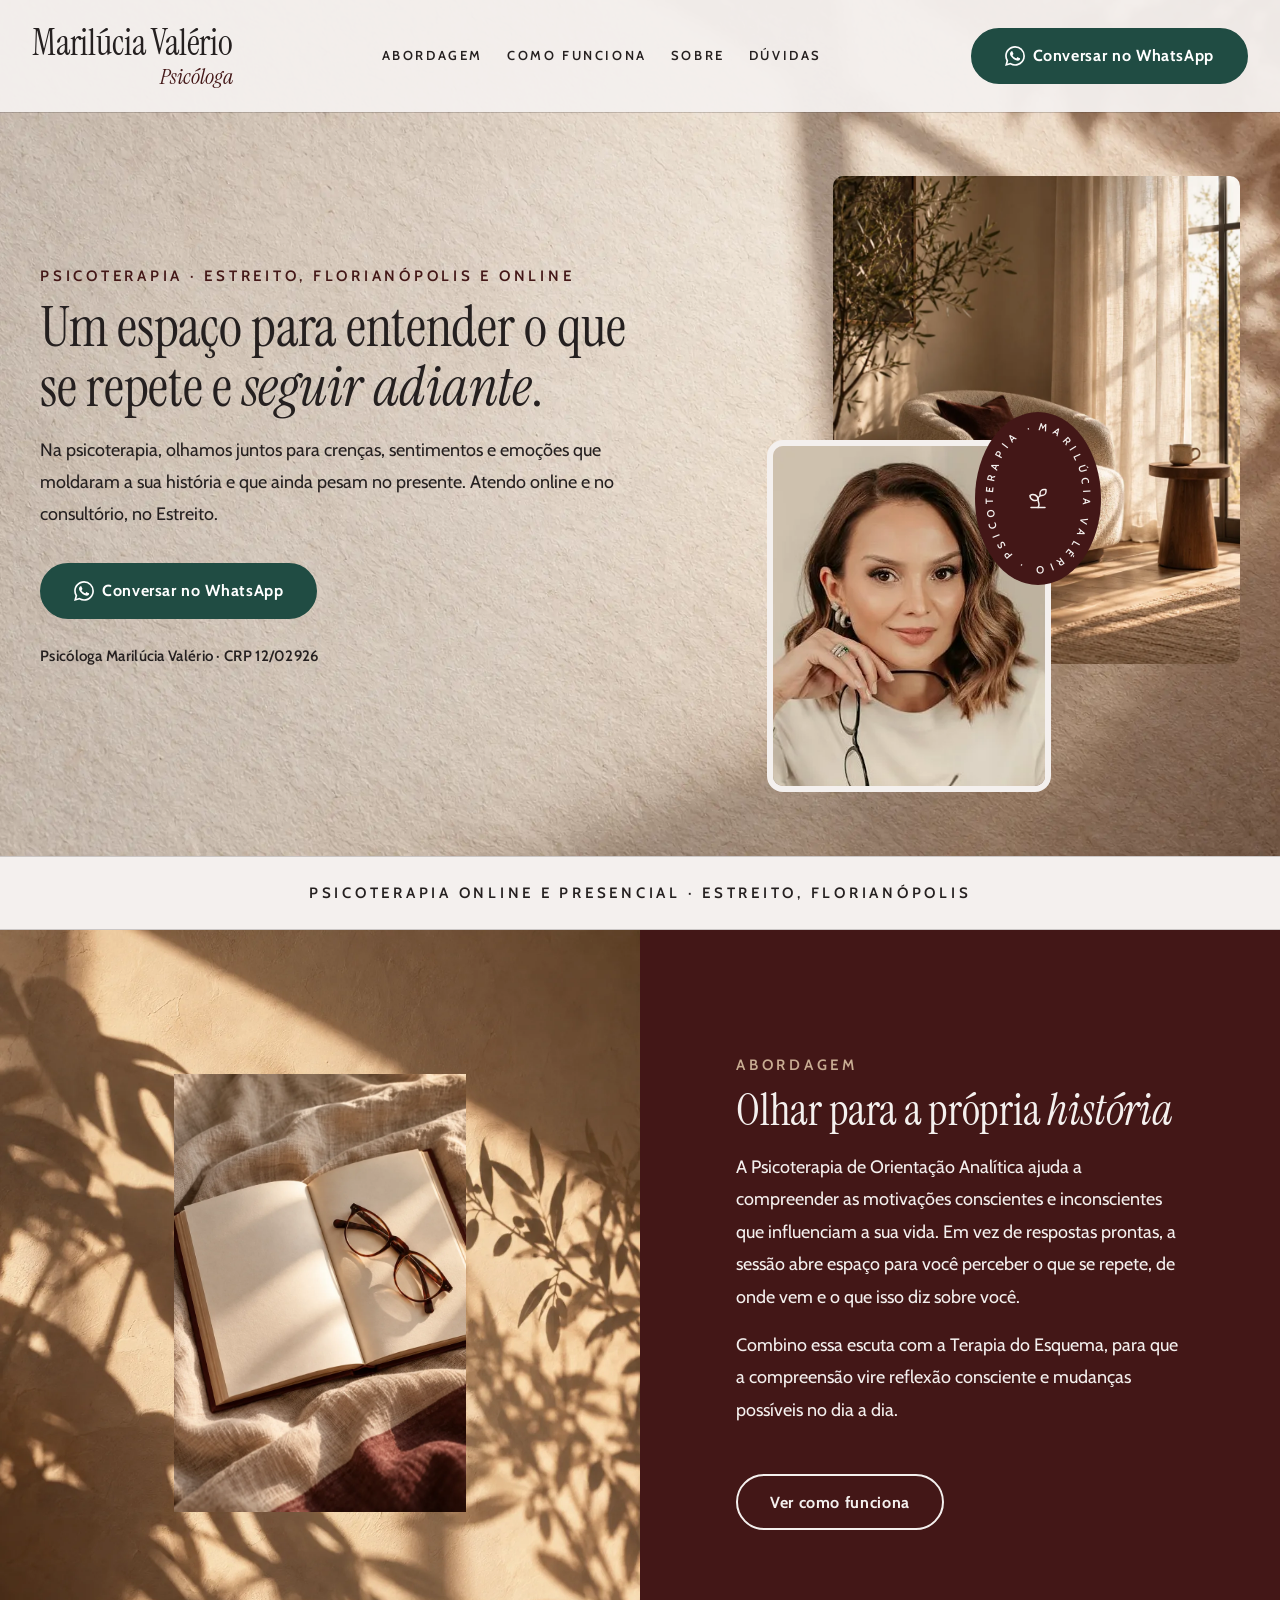
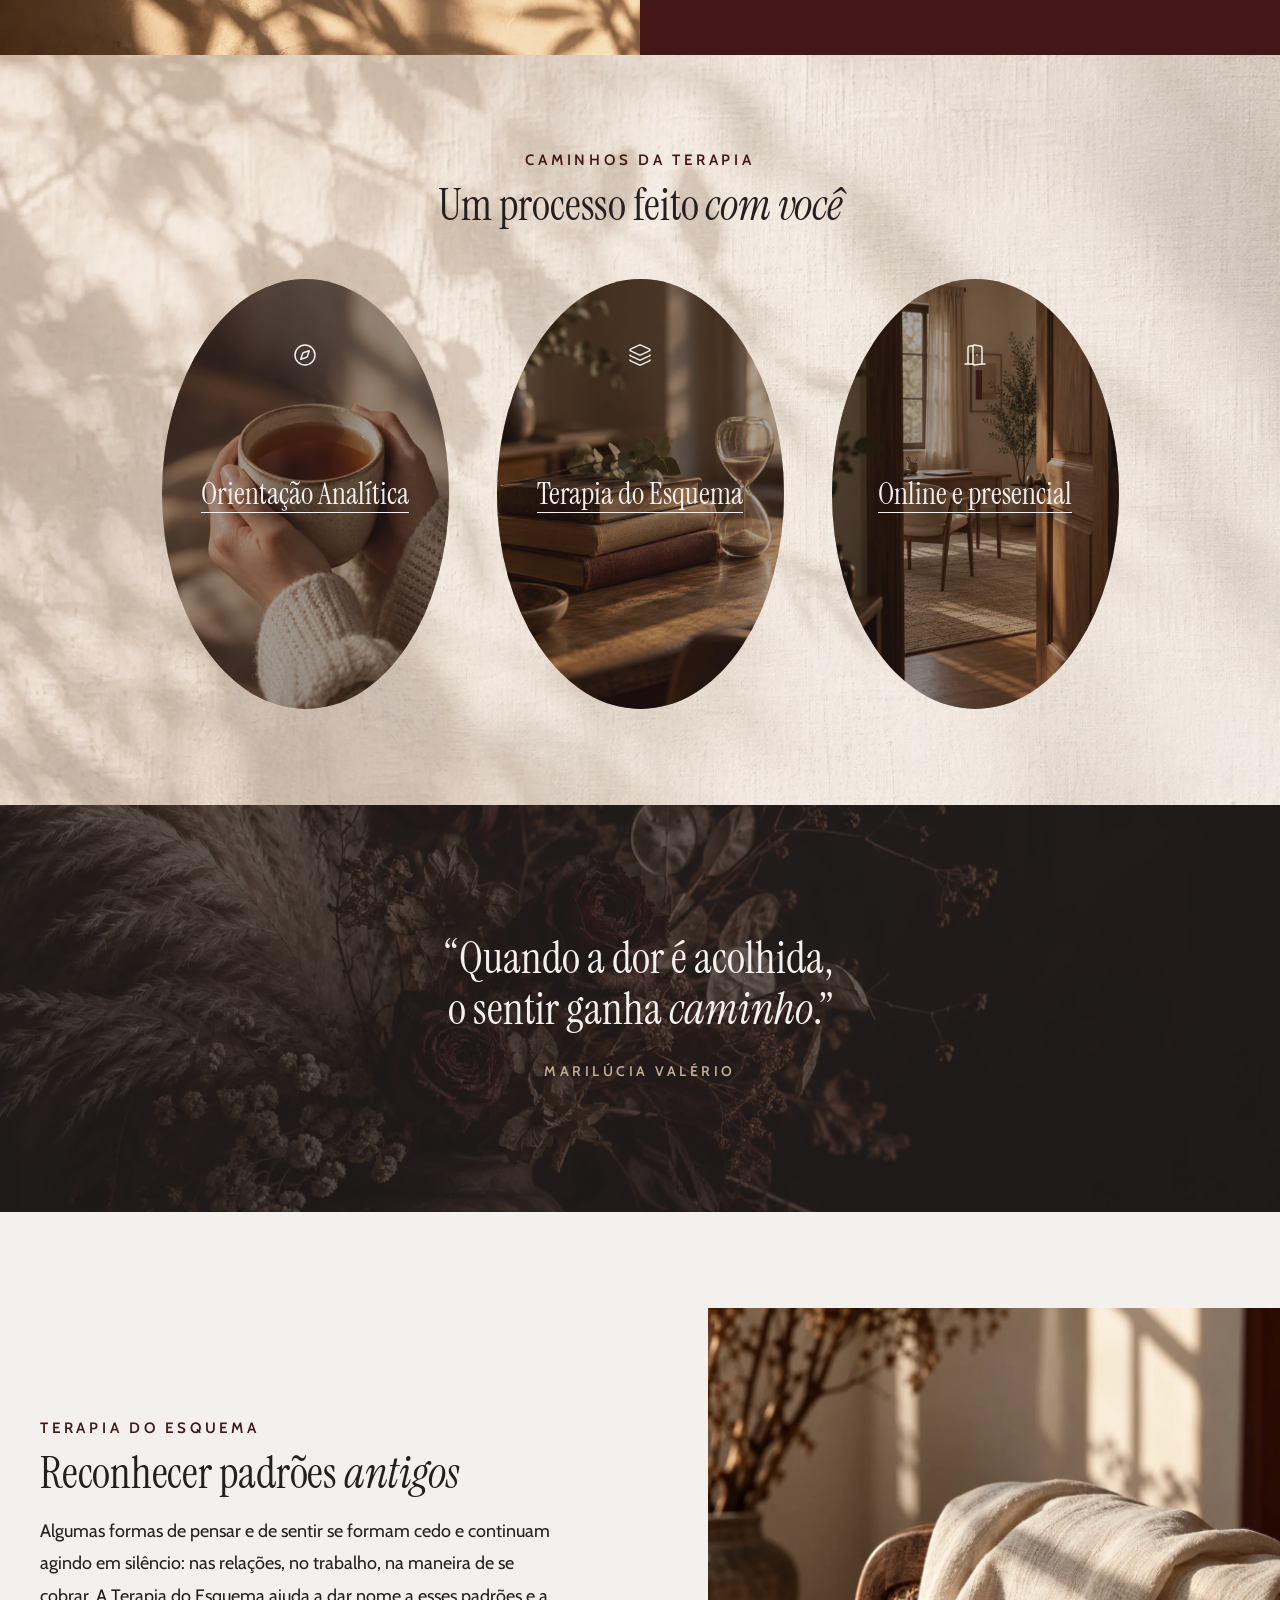
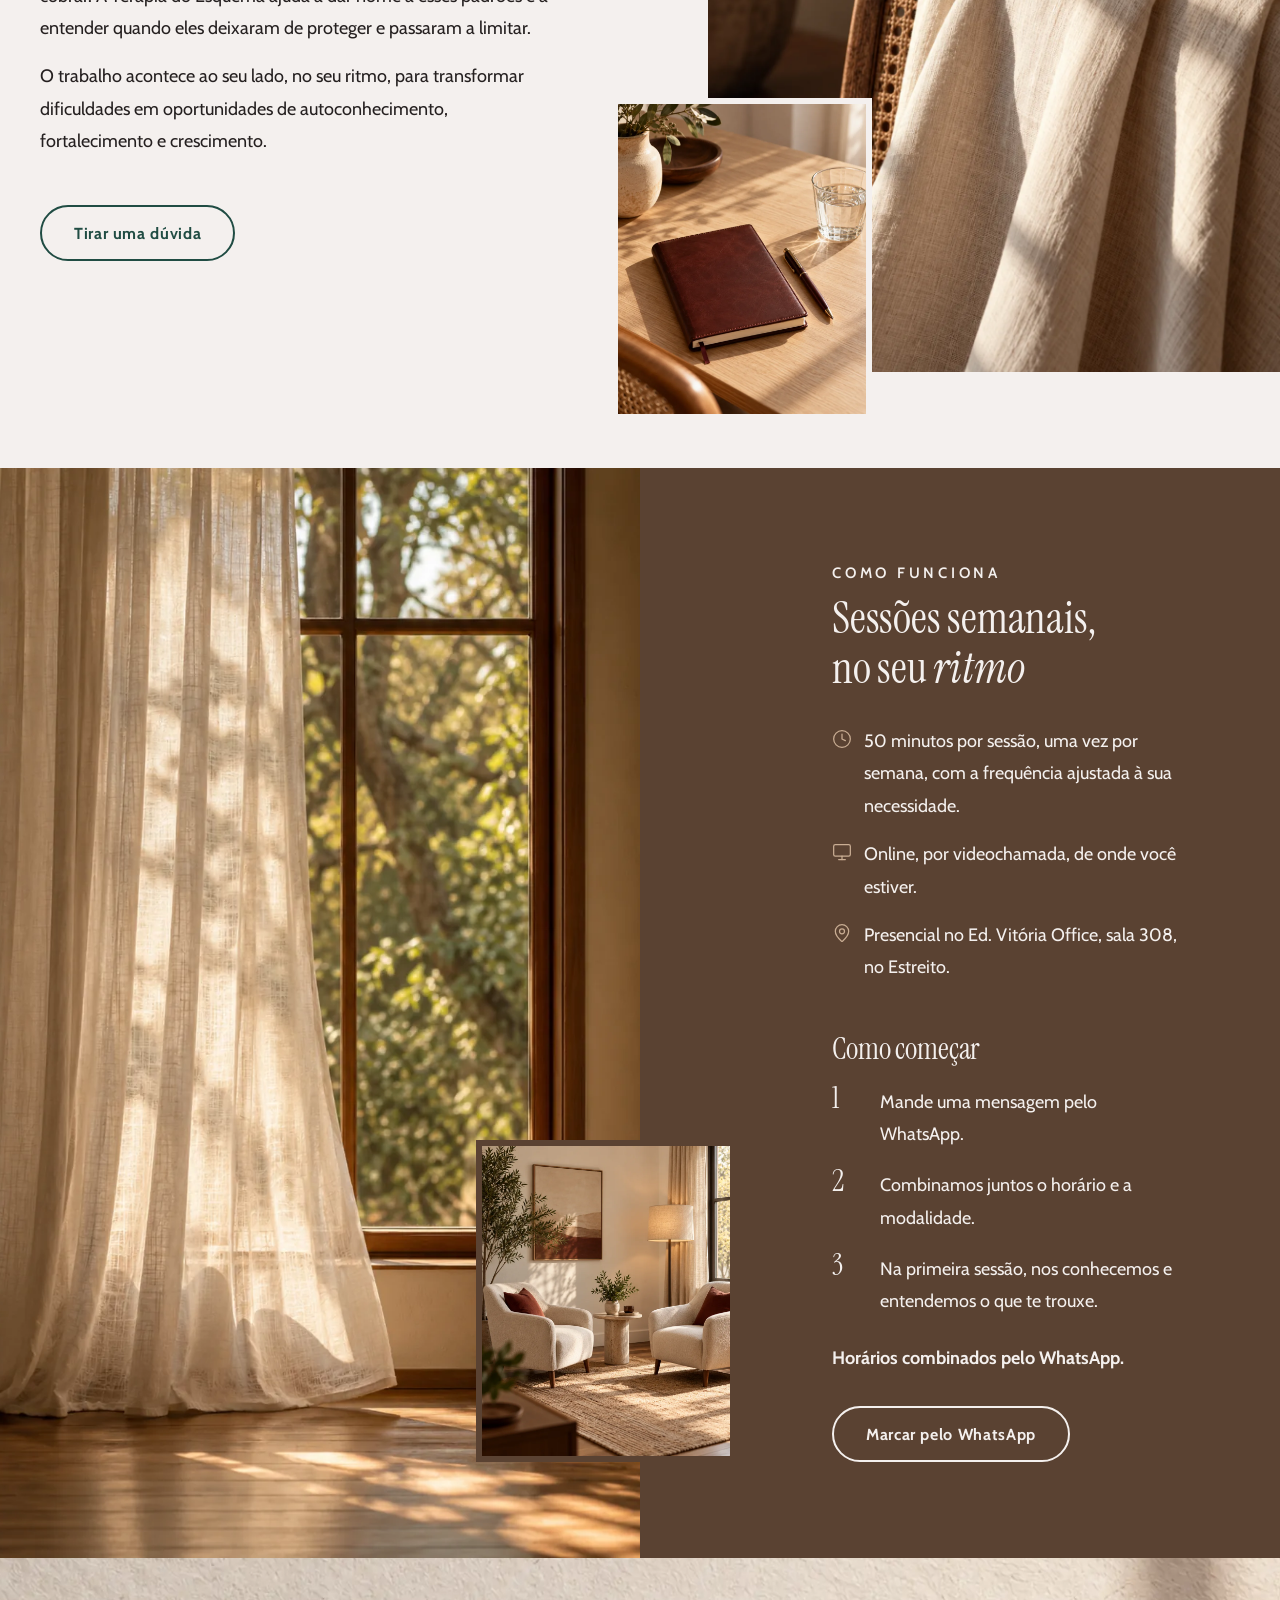
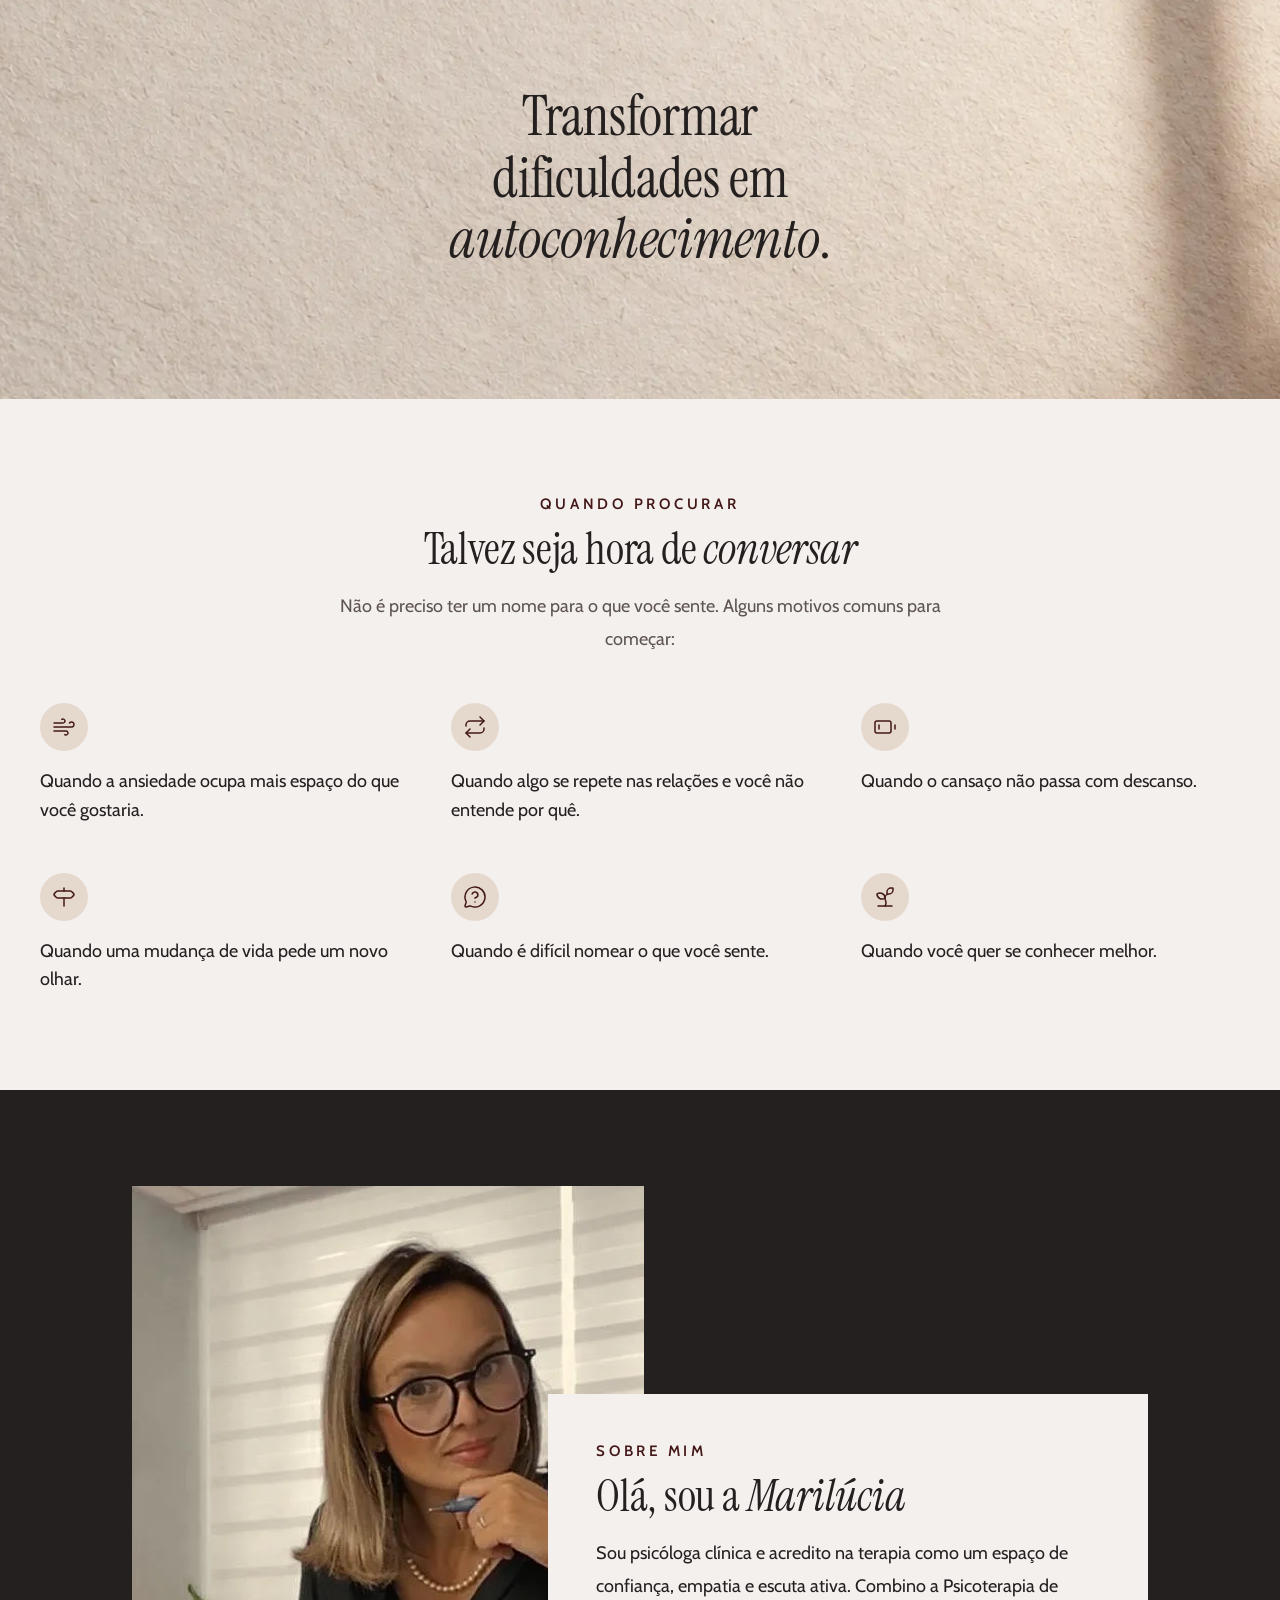
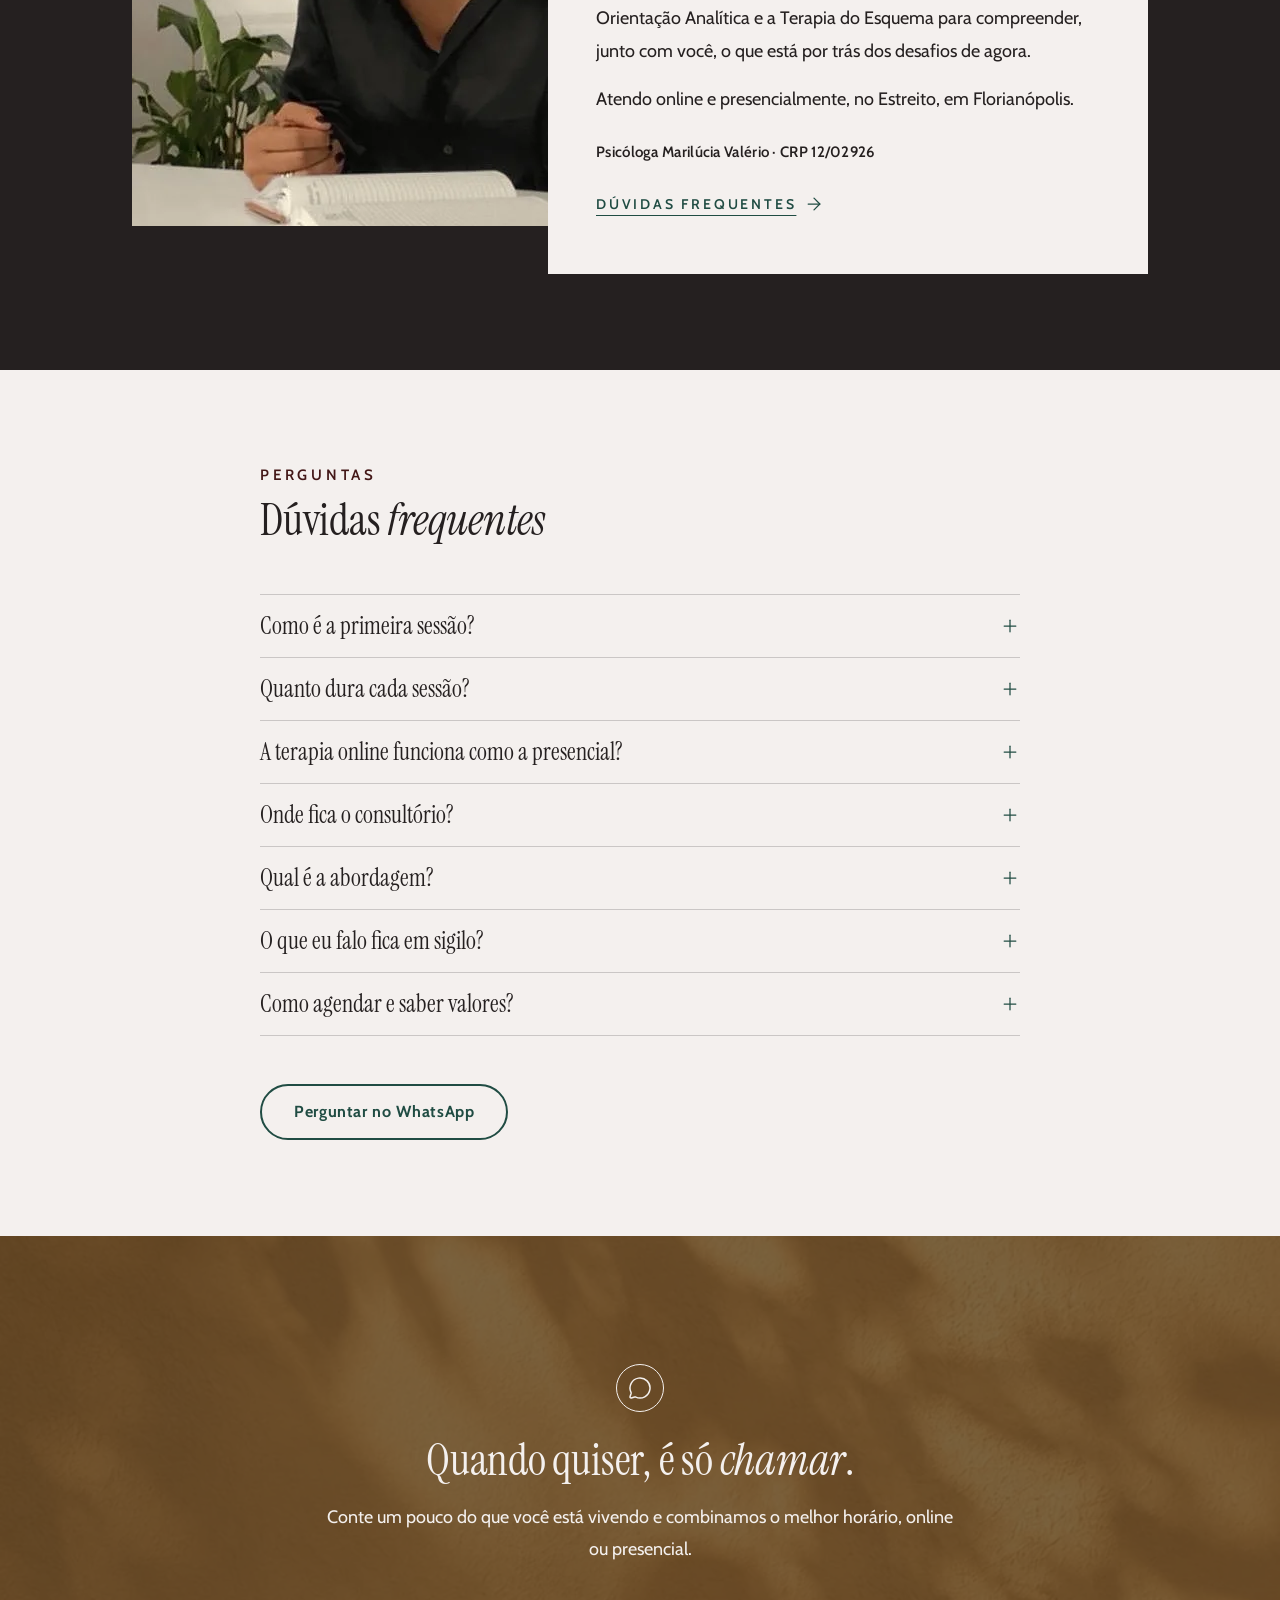
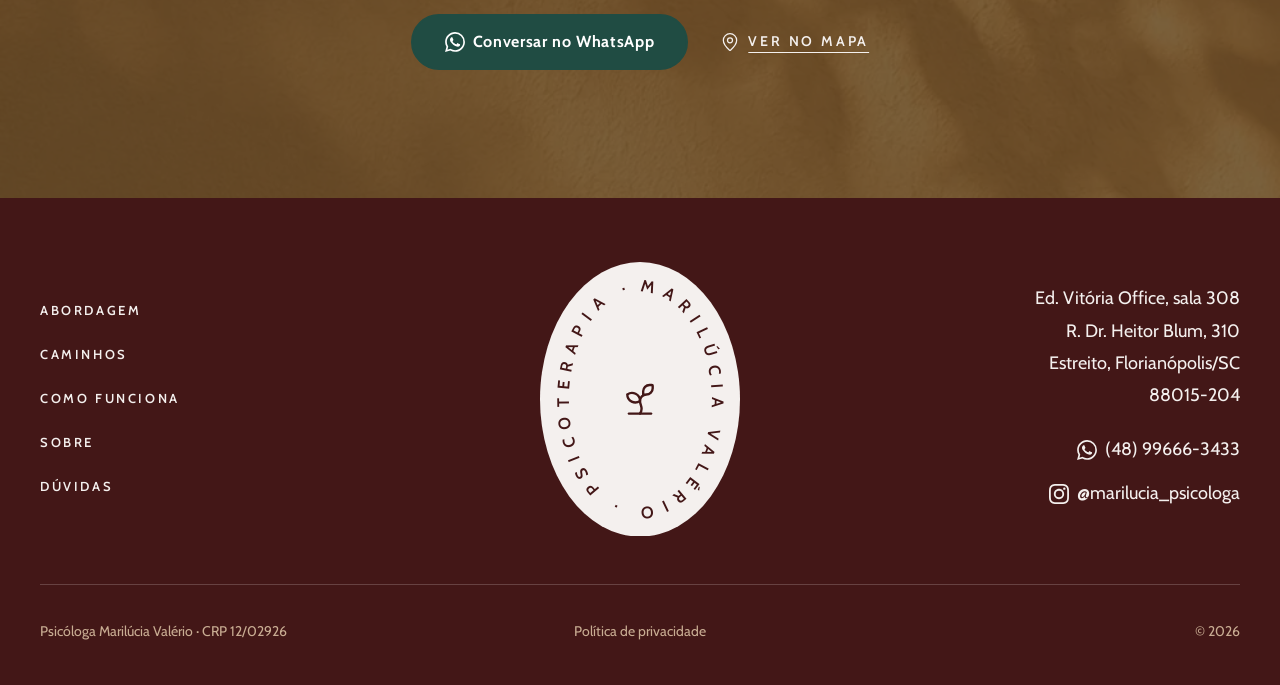
==== commit 44cc2dd9: "Revisão via Claude Desktop 2026-10-01 16:17" ====
--- a/index.html
+++ b/index.html
@@ -17,8 +17,8 @@
 <link rel="preconnect" href="https://fonts.googleapis.com">
 <link rel="preconnect" href="https://fonts.gstatic.com" crossorigin>
 <link href="https://fonts.googleapis.com/css2?family=Cabin:wght@400;600;700&family=Instrument+Serif:ital@0;1&display=swap" rel="stylesheet">
-<link rel="stylesheet" href="assets/css/base.css?v=20261001b">
-<link rel="stylesheet" href="assets/css/style.css?v=20261001b">
+<link rel="stylesheet" href="assets/css/base.css?v=20261001c">
+<link rel="stylesheet" href="assets/css/style.css?v=20261001c">
 <script type="application/ld+json">
 {
   "@context": "https://schema.org",
@@ -59,6 +59,10 @@
 <!--CABECALHO-->
 <header class="cabecalho" data-header>
   <div class="cabecalho__grade">
+    <a class="marca" href="index.html#inicio" aria-label="Marilúcia Valério, psicóloga: início">
+      <span class="marca__nome">Marilúcia Valério</span>
+      <em class="marca__prof">Psicóloga</em>
+    </a>
     <nav class="cabecalho__nav" aria-label="Principal">
       <ul role="list">
         <li><a href="index.html#abordagem">Abordagem</a></li>
@@ -67,10 +71,6 @@
         <li><a href="index.html#perguntas">Dúvidas</a></li>
       </ul>
     </nav>
-    <a class="marca" href="index.html#inicio" aria-label="Marilúcia Valério, psicóloga: início">
-      <span class="marca__nome">Marilúcia Valério</span>
-      <em class="marca__prof">Psicóloga</em>
-    </a>
     <a class="botao botao--primario cabecalho__cta" href="https://wa.me/5548996663433?text=Ol%C3%A1%2C%20Maril%C3%BAcia!%20Vi%20seu%20site%20e%20gostaria%20de%20saber%20como%20funciona%20a%20terapia." target="_blank" rel="noopener"><svg class="icone icone--marca" width="24" height="24" fill="currentColor" aria-hidden="true" focusable="false" role="img" viewBox="0 0 24 24" xmlns="http://www.w3.org/2000/svg"><path d="M17.472 14.382c-.297-.149-1.758-.867-2.03-.967-.273-.099-.471-.148-.67.15-.197.297-.767.966-.94 1.164-.173.199-.347.223-.644.075-.297-.15-1.255-.463-2.39-1.475-.883-.788-1.48-1.761-1.653-2.059-.173-.297-.018-.458.13-.606.134-.133.298-.347.446-.52.149-.174.198-.298.298-.497.099-.198.05-.371-.025-.52-.075-.149-.669-1.612-.916-2.207-.242-.579-.487-.5-.669-.51-.173-.008-.371-.01-.57-.01-.198 0-.52.074-.792.372-.272.297-1.04 1.016-1.04 2.479 0 1.462 1.065 2.875 1.213 3.074.149.198 2.096 3.2 5.077 4.487.709.306 1.262.489 1.694.625.712.227 1.36.195 1.871.118.571-.085 1.758-.719 2.006-1.413.248-.694.248-1.289.173-1.413-.074-.124-.272-.198-.57-.347m-5.421 7.403h-.004a9.87 9.87 0 01-5.031-1.378l-.361-.214-3.741.982.998-3.648-.235-.374a9.86 9.86 0 01-1.51-5.26c.001-5.45 4.436-9.884 9.888-9.884 2.64 0 5.122 1.03 6.988 2.898a9.825 9.825 0 012.893 6.994c-.003 5.45-4.437 9.884-9.885 9.884m8.413-18.297A11.815 11.815 0 0012.05 0C5.495 0 .16 5.335.157 11.892c0 2.096.547 4.142 1.588 5.945L.057 24l6.305-1.654a11.882 11.882 0 005.683 1.448h.005c6.554 0 11.89-5.335 11.893-11.893a11.821 11.821 0 00-3.48-8.413Z"/></svg>Conversar no WhatsApp</a>
     <button class="cabecalho__menu" type="button" data-abrir-menu aria-expanded="false" aria-controls="menu-celular" aria-label="Abrir menu"><svg aria-hidden="true" focusable="false" class="icone icone--menu" xmlns="http://www.w3.org/2000/svg" width="24" height="24" viewBox="0 0 24 24" fill="none" stroke="currentColor" stroke-width="1.5" stroke-linecap="round" stroke-linejoin="round" ><path d="M4 5h16" /><path d="M4 12h16" /><path d="M4 19h16" /></svg></button>
   </div>
@@ -395,6 +395,6 @@
 
 <a class="whatsapp-fixo" href="https://wa.me/5548996663433?text=Ol%C3%A1%2C%20Maril%C3%BAcia!%20Vi%20seu%20site%20e%20gostaria%20de%20saber%20como%20funciona%20a%20terapia." target="_blank" rel="noopener"><svg class="icone icone--marca" width="24" height="24" fill="currentColor" aria-hidden="true" focusable="false" role="img" viewBox="0 0 24 24" xmlns="http://www.w3.org/2000/svg"><path d="M17.472 14.382c-.297-.149-1.758-.867-2.03-.967-.273-.099-.471-.148-.67.15-.197.297-.767.966-.94 1.164-.173.199-.347.223-.644.075-.297-.15-1.255-.463-2.39-1.475-.883-.788-1.48-1.761-1.653-2.059-.173-.297-.018-.458.13-.606.134-.133.298-.347.446-.52.149-.174.198-.298.298-.497.099-.198.05-.371-.025-.52-.075-.149-.669-1.612-.916-2.207-.242-.579-.487-.5-.669-.51-.173-.008-.371-.01-.57-.01-.198 0-.52.074-.792.372-.272.297-1.04 1.016-1.04 2.479 0 1.462 1.065 2.875 1.213 3.074.149.198 2.096 3.2 5.077 4.487.709.306 1.262.489 1.694.625.712.227 1.36.195 1.871.118.571-.085 1.758-.719 2.006-1.413.248-.694.248-1.289.173-1.413-.074-.124-.272-.198-.57-.347m-5.421 7.403h-.004a9.87 9.87 0 01-5.031-1.378l-.361-.214-3.741.982.998-3.648-.235-.374a9.86 9.86 0 01-1.51-5.26c.001-5.45 4.436-9.884 9.888-9.884 2.64 0 5.122 1.03 6.988 2.898a9.825 9.825 0 012.893 6.994c-.003 5.45-4.437 9.884-9.885 9.884m8.413-18.297A11.815 11.815 0 0012.05 0C5.495 0 .16 5.335.157 11.892c0 2.096.547 4.142 1.588 5.945L.057 24l6.305-1.654a11.882 11.882 0 005.683 1.448h.005c6.554 0 11.89-5.335 11.893-11.893a11.821 11.821 0 00-3.48-8.413Z"/></svg>Conversar no WhatsApp</a>
 <!--/RODAPE-->
-<script src="assets/js/main.js?v=20261001b" defer></script>
+<script src="assets/js/main.js?v=20261001c" defer></script>
 </body>
 </html>
--- a/assets/css/style.css
+++ b/assets/css/style.css
@@ -113,8 +113,8 @@
 }
 @media (max-width: 399px) { .marca__nome { font-size: 1.625rem; } }
 @media (min-width: 900px) {
-  .cabecalho__grade { display: grid; grid-template-columns: 1fr auto 1fr; padding-block: var(--space-5); }
-  .cabecalho__nav { display: block; }
+  .cabecalho__grade { display: grid; grid-template-columns: auto 1fr auto; gap: var(--space-6); padding-block: var(--space-5); }
+  .cabecalho__nav { display: block; justify-self: center; }
   .cabecalho__nav ul { display: flex; gap: var(--space-5); }
   .cabecalho__nav a {
     display: inline-flex; align-items: center; min-height: var(--toque-min);
@@ -122,7 +122,6 @@
     white-space: nowrap;
   }
   .cabecalho__nav a:hover { text-decoration: underline; text-underline-offset: 6px; }
-  .marca { align-items: center; }
   .marca__nome { font-size: 1.875rem; }
   .cabecalho__cta { display: inline-flex; justify-self: end; white-space: nowrap; }
   .cabecalho__menu { display: none; }
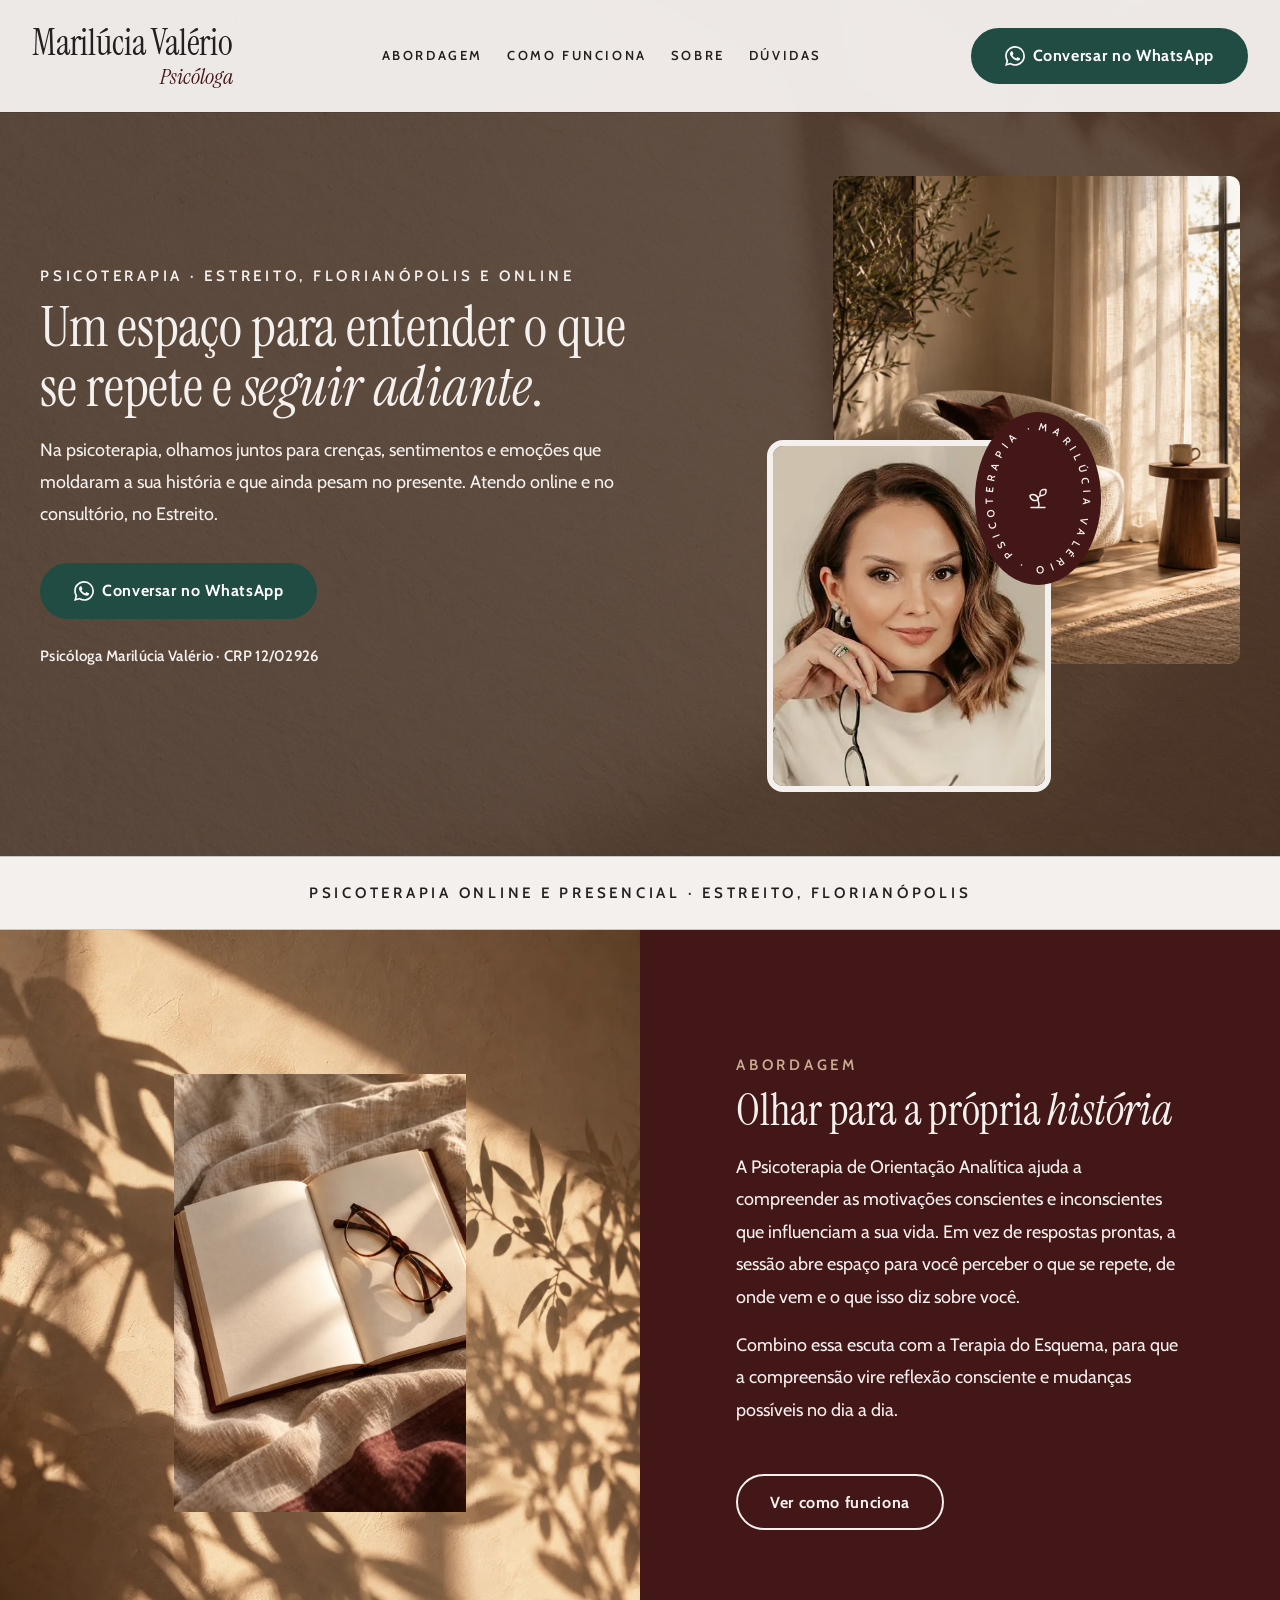
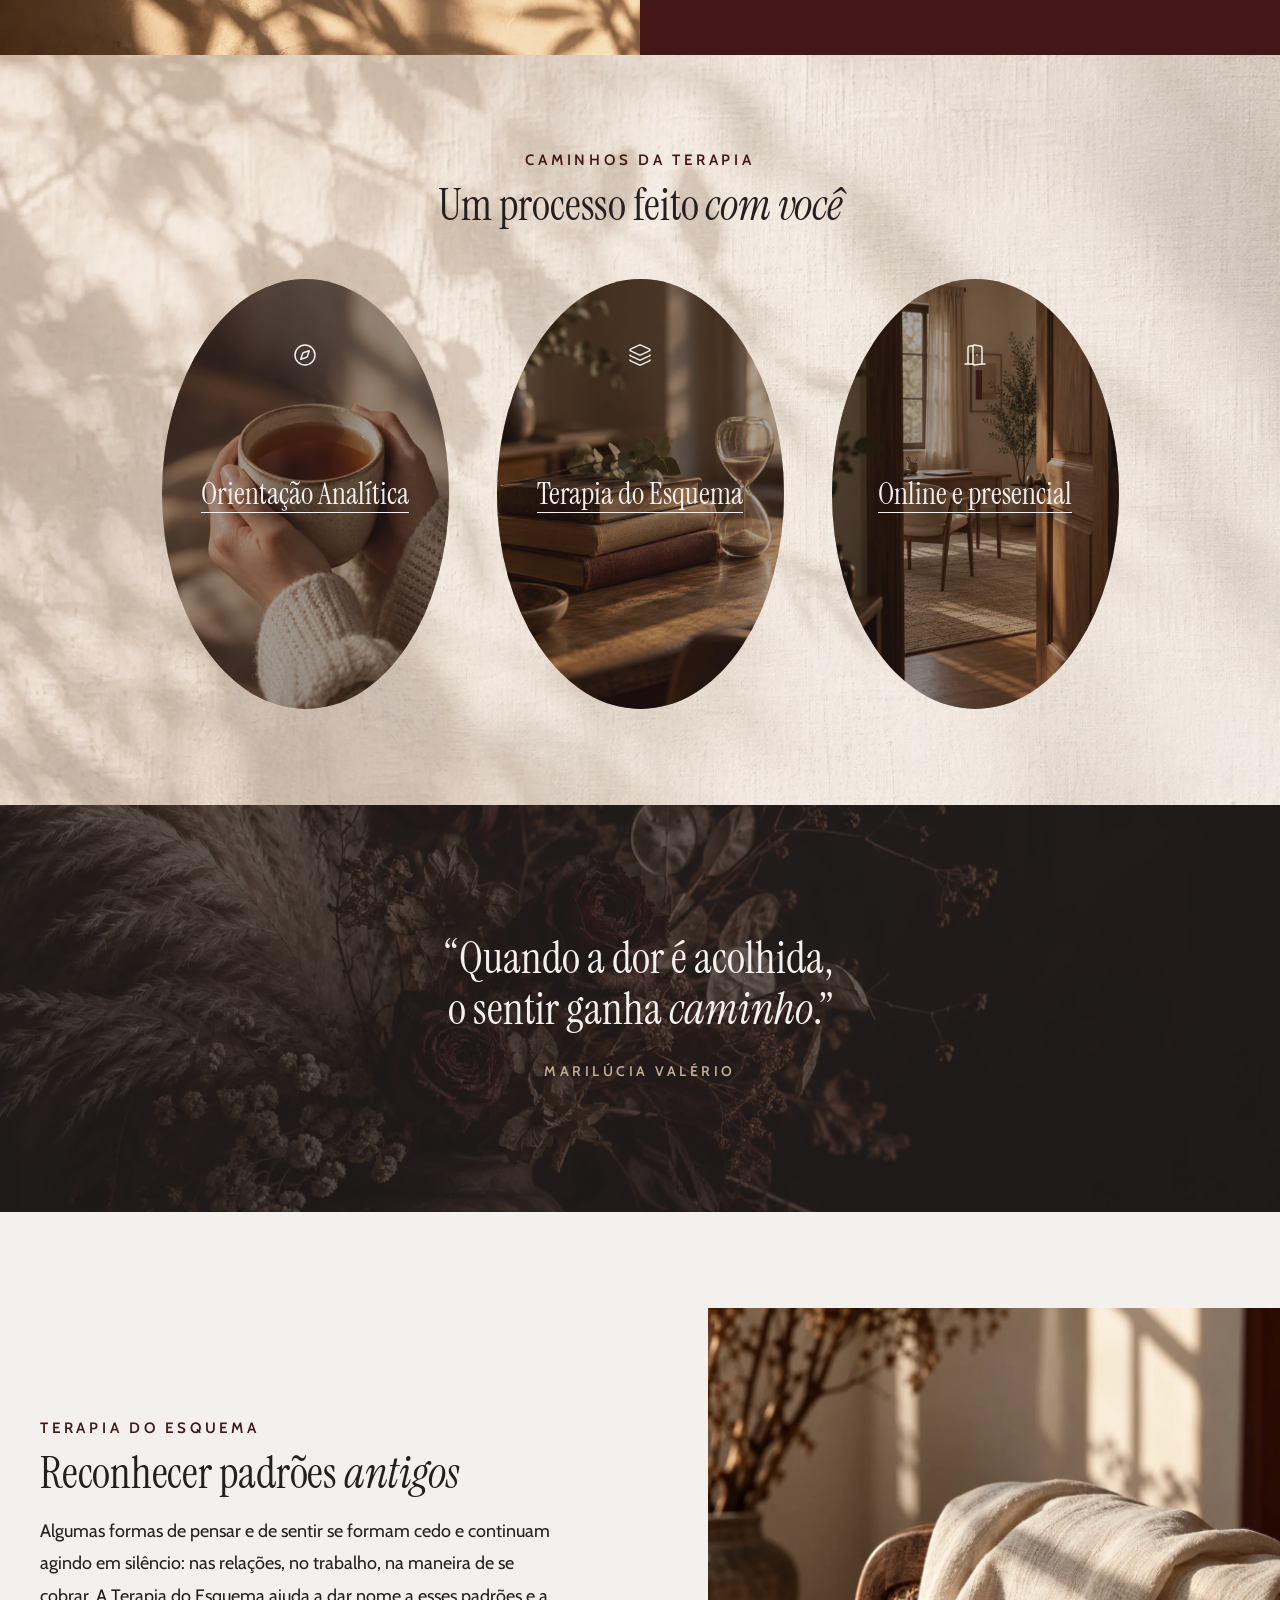
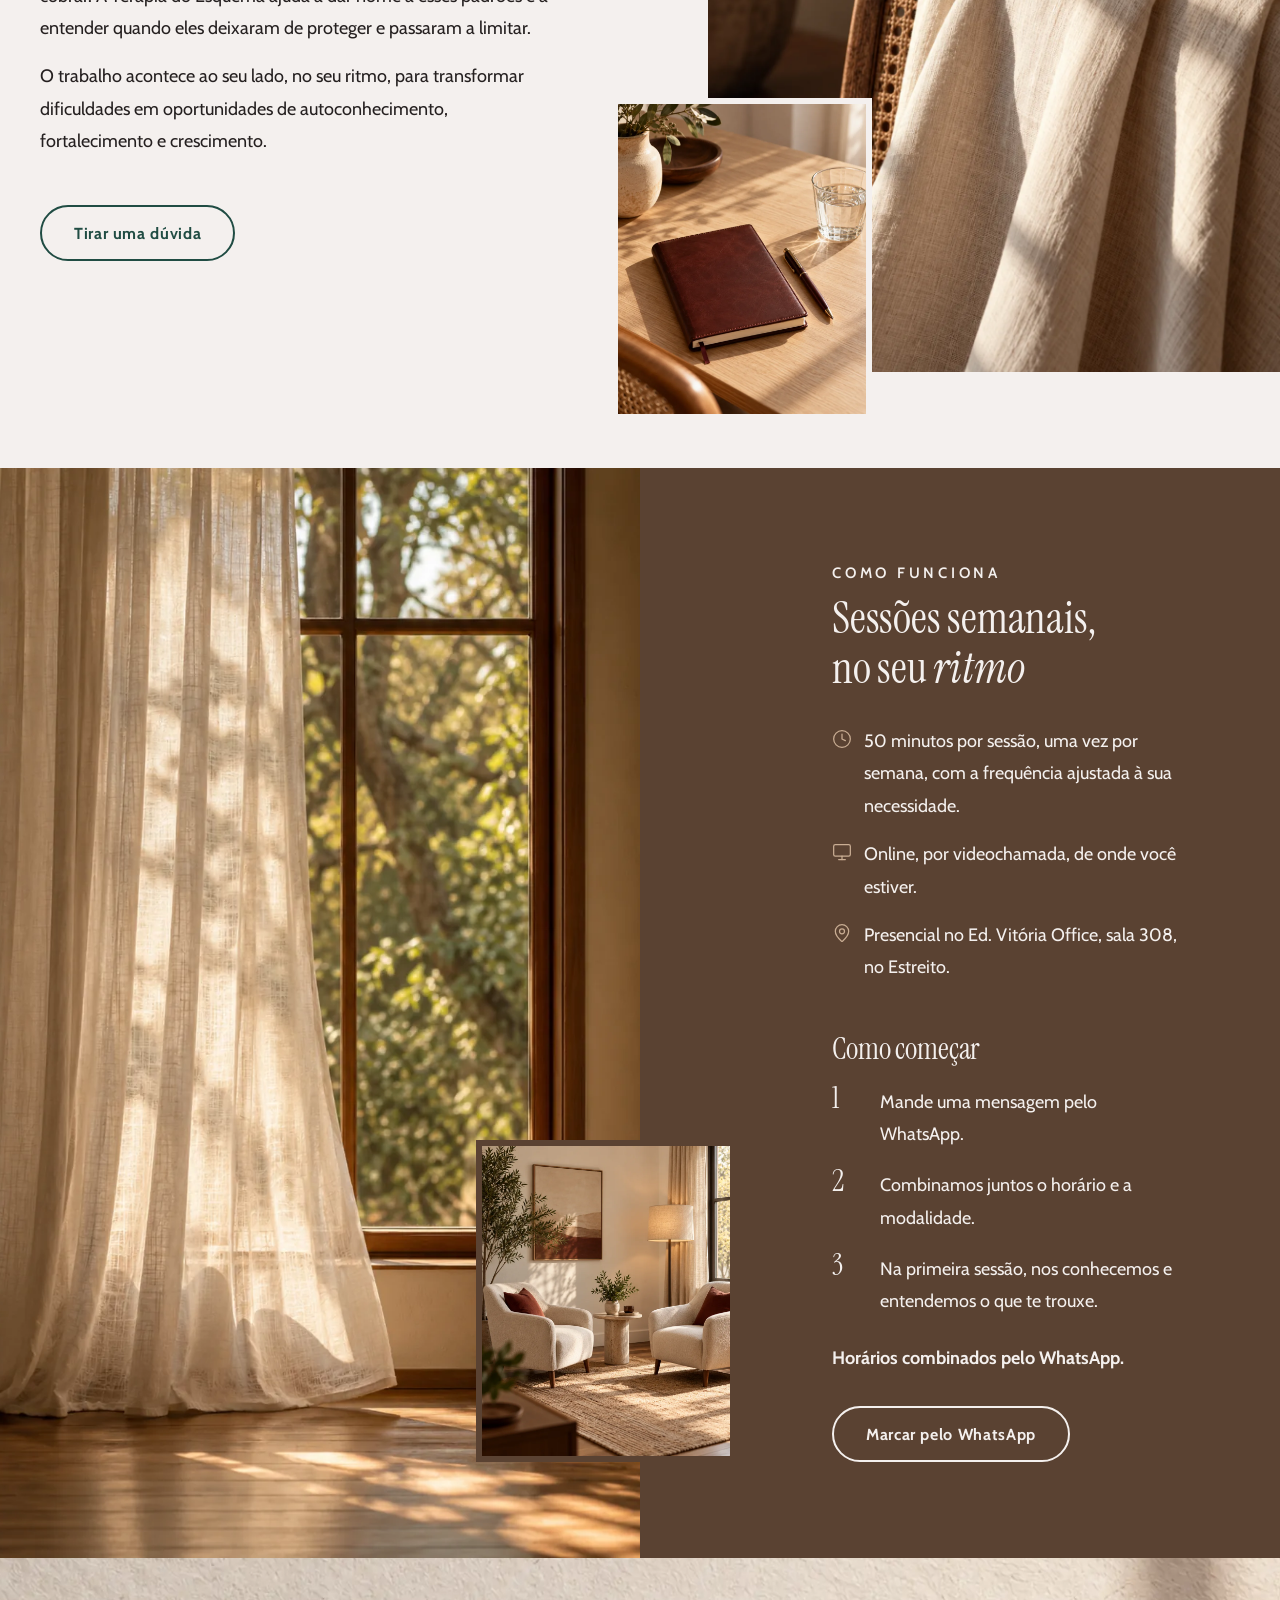
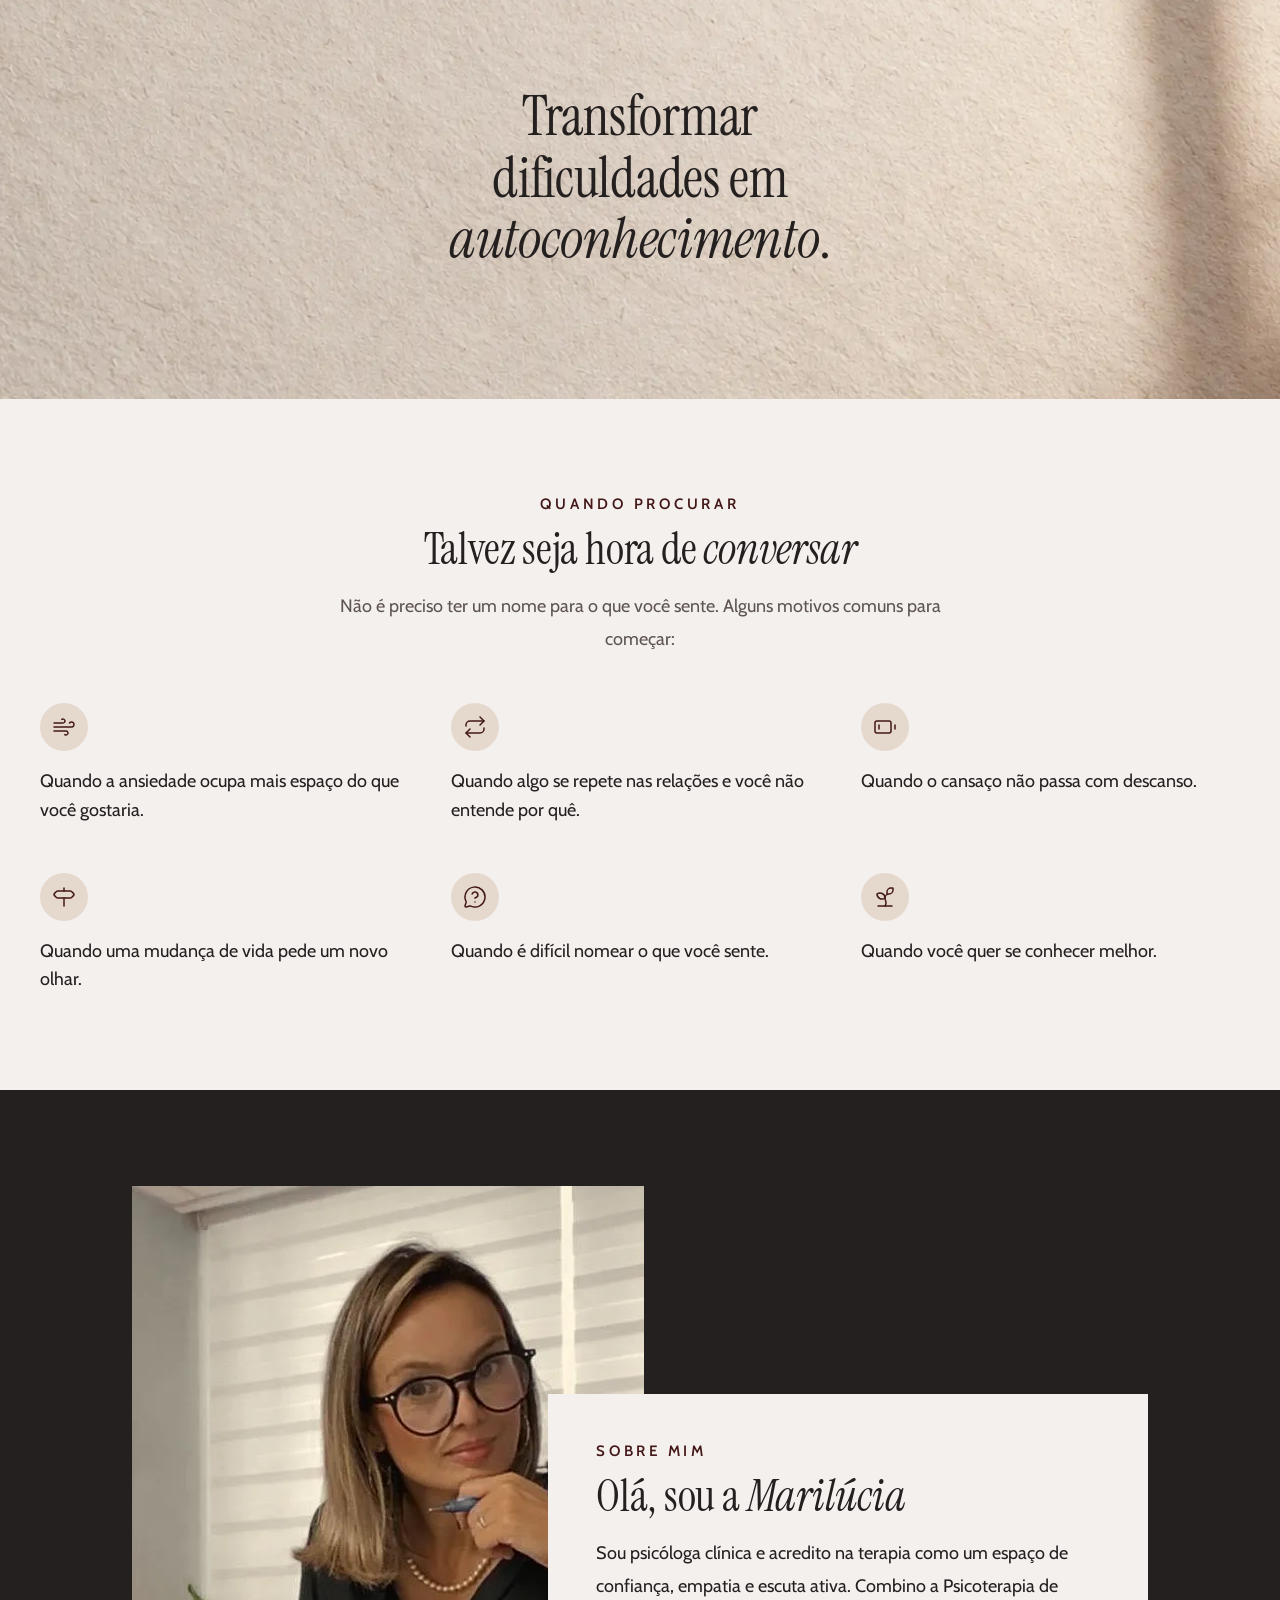
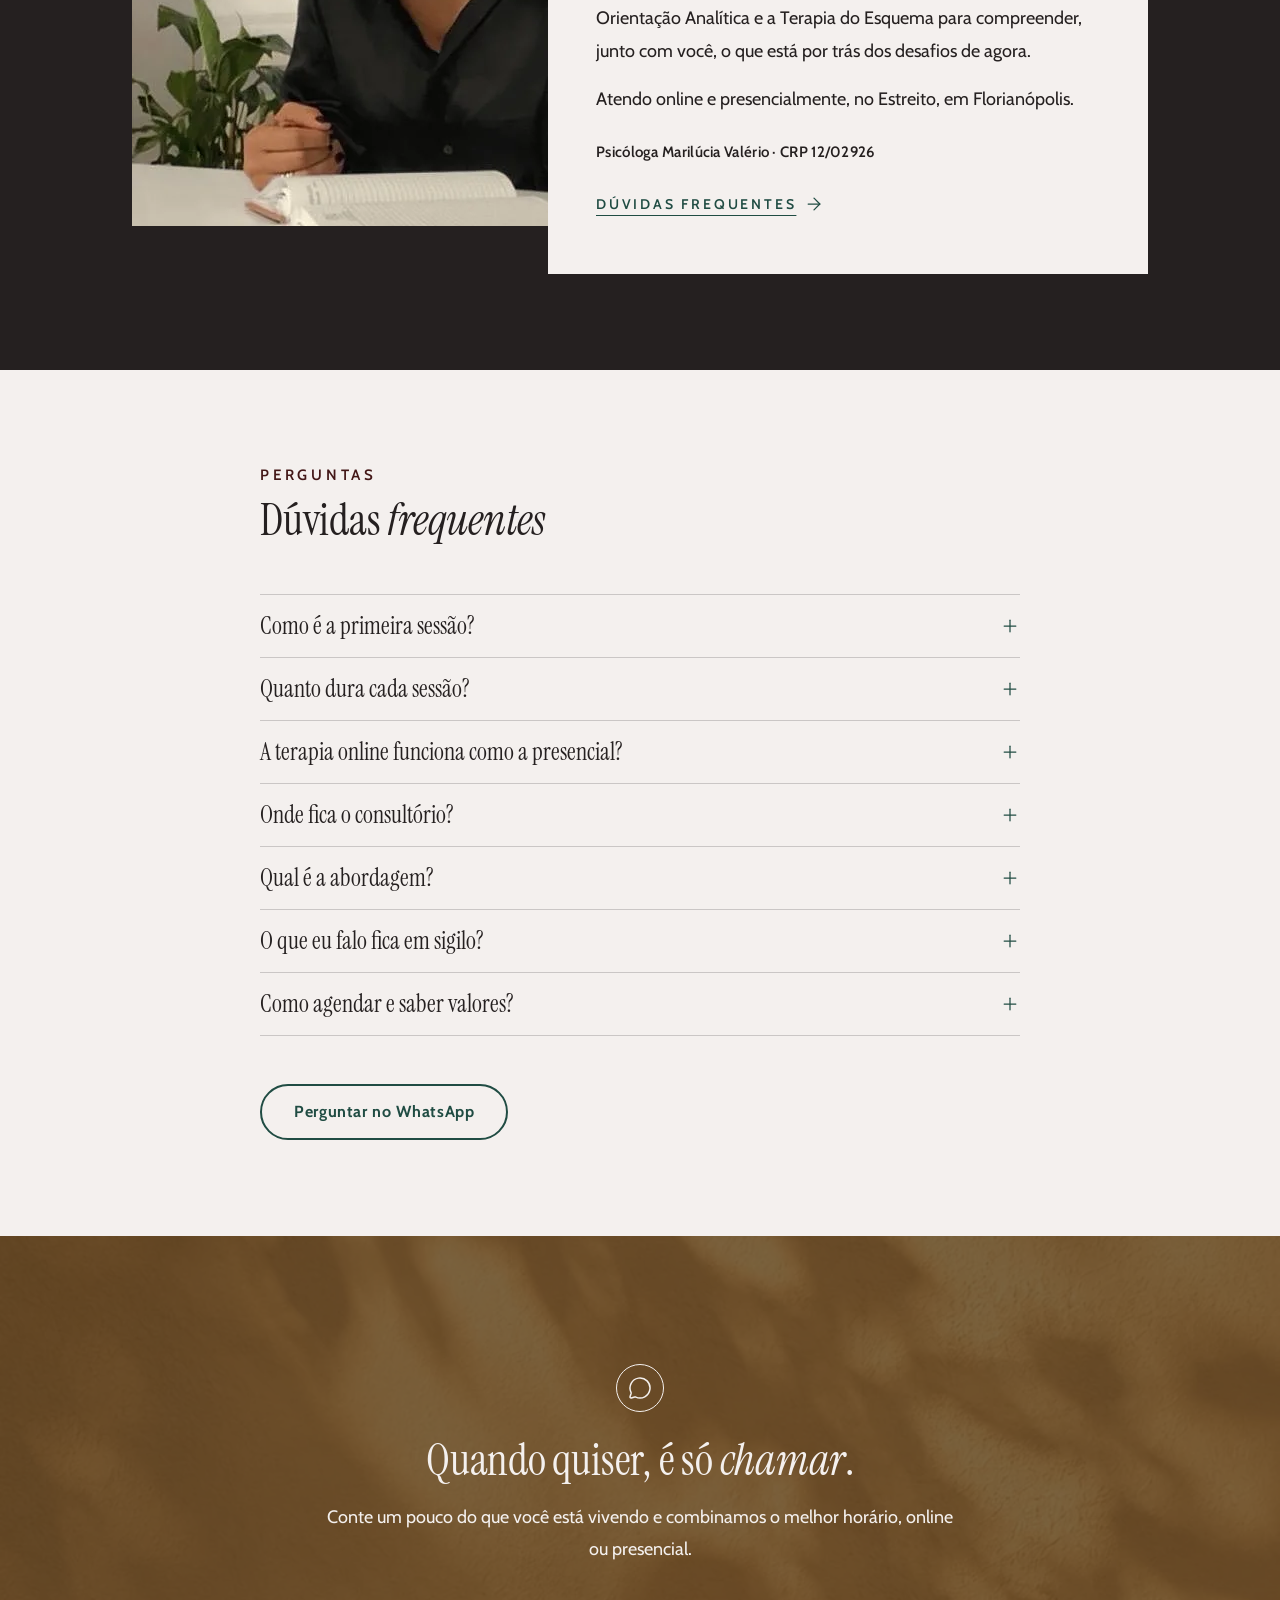
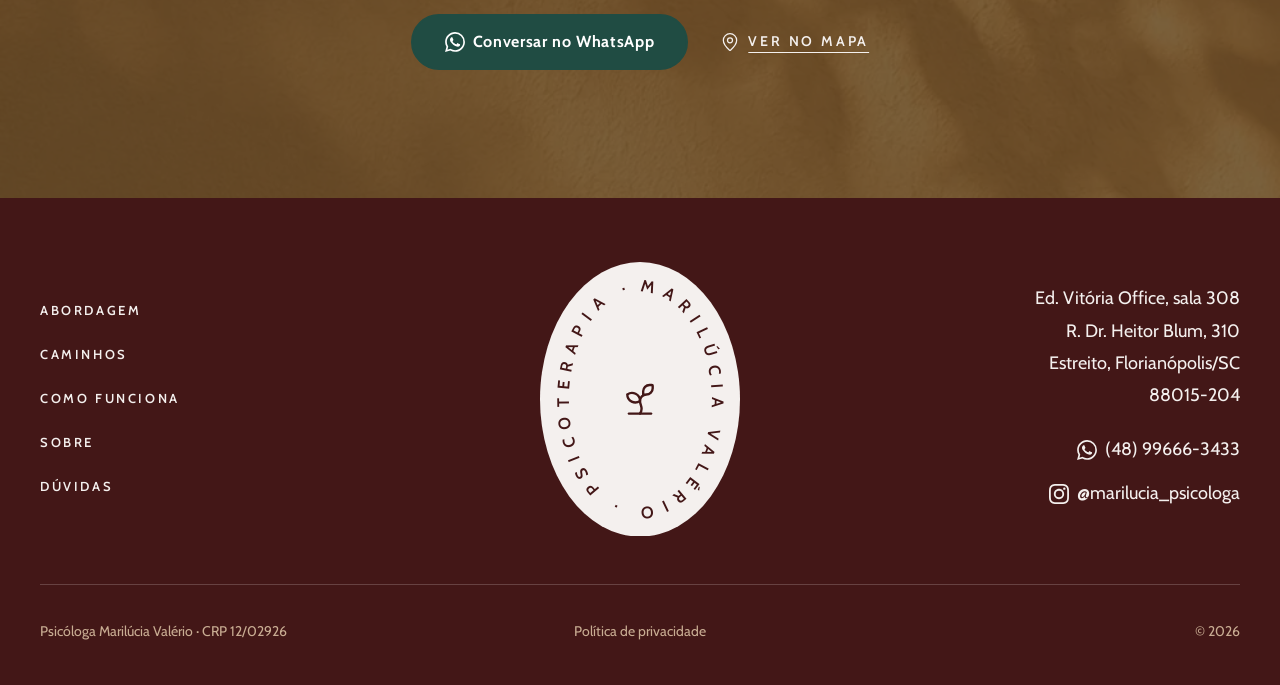
==== commit 75675e01: "Revisão via Claude Desktop 2026-10-01 16:23" ====
--- a/index.html
+++ b/index.html
@@ -17,8 +17,8 @@
 <link rel="preconnect" href="https://fonts.googleapis.com">
 <link rel="preconnect" href="https://fonts.gstatic.com" crossorigin>
 <link href="https://fonts.googleapis.com/css2?family=Cabin:wght@400;600;700&family=Instrument+Serif:ital@0;1&display=swap" rel="stylesheet">
-<link rel="stylesheet" href="assets/css/base.css?v=20261001c">
-<link rel="stylesheet" href="assets/css/style.css?v=20261001c">
+<link rel="stylesheet" href="assets/css/base.css?v=20261001d">
+<link rel="stylesheet" href="assets/css/style.css?v=20261001d">
 <script type="application/ld+json">
 {
   "@context": "https://schema.org",
@@ -395,6 +395,6 @@
 
 <a class="whatsapp-fixo" href="https://wa.me/5548996663433?text=Ol%C3%A1%2C%20Maril%C3%BAcia!%20Vi%20seu%20site%20e%20gostaria%20de%20saber%20como%20funciona%20a%20terapia." target="_blank" rel="noopener"><svg class="icone icone--marca" width="24" height="24" fill="currentColor" aria-hidden="true" focusable="false" role="img" viewBox="0 0 24 24" xmlns="http://www.w3.org/2000/svg"><path d="M17.472 14.382c-.297-.149-1.758-.867-2.03-.967-.273-.099-.471-.148-.67.15-.197.297-.767.966-.94 1.164-.173.199-.347.223-.644.075-.297-.15-1.255-.463-2.39-1.475-.883-.788-1.48-1.761-1.653-2.059-.173-.297-.018-.458.13-.606.134-.133.298-.347.446-.52.149-.174.198-.298.298-.497.099-.198.05-.371-.025-.52-.075-.149-.669-1.612-.916-2.207-.242-.579-.487-.5-.669-.51-.173-.008-.371-.01-.57-.01-.198 0-.52.074-.792.372-.272.297-1.04 1.016-1.04 2.479 0 1.462 1.065 2.875 1.213 3.074.149.198 2.096 3.2 5.077 4.487.709.306 1.262.489 1.694.625.712.227 1.36.195 1.871.118.571-.085 1.758-.719 2.006-1.413.248-.694.248-1.289.173-1.413-.074-.124-.272-.198-.57-.347m-5.421 7.403h-.004a9.87 9.87 0 01-5.031-1.378l-.361-.214-3.741.982.998-3.648-.235-.374a9.86 9.86 0 01-1.51-5.26c.001-5.45 4.436-9.884 9.888-9.884 2.64 0 5.122 1.03 6.988 2.898a9.825 9.825 0 012.893 6.994c-.003 5.45-4.437 9.884-9.885 9.884m8.413-18.297A11.815 11.815 0 0012.05 0C5.495 0 .16 5.335.157 11.892c0 2.096.547 4.142 1.588 5.945L.057 24l6.305-1.654a11.882 11.882 0 005.683 1.448h.005c6.554 0 11.89-5.335 11.893-11.893a11.821 11.821 0 00-3.48-8.413Z"/></svg>Conversar no WhatsApp</a>
 <!--/RODAPE-->
-<script src="assets/js/main.js?v=20261001c" defer></script>
+<script src="assets/js/main.js?v=20261001d" defer></script>
 </body>
 </html>
--- a/assets/css/style.css
+++ b/assets/css/style.css
@@ -4,6 +4,7 @@
   --linho: #F4F0EE;
   --areia: #C9AD93;
   --cafe: #5A4232;                 /* fundo do Como funciona: linho 8,2:1, areia 4,4:1 */
+  --veu-heroi: rgba(62, 42, 30, 0.8); /* café sobre o papel do herói: linho ≥ 6,3:1 no ponto mais claro */
   --vinho: #431717;
   --tinta: #252020;
   --acento: #204C43;
@@ -157,9 +158,11 @@
 .heroi {
   position: relative;
   padding-top: calc(var(--header-h) + var(--space-6)); padding-bottom: var(--space-8);
-  background: var(--linho) url("../img/heroi-papel-mobile.jpg") right center / cover no-repeat;
-  background-image: image-set(url("../img/heroi-papel-mobile.webp") type("image/webp"), url("../img/heroi-papel-mobile.jpg") type("image/jpeg"));
-}
+  background: var(--cafe) url("../img/heroi-papel-mobile.jpg") right center / cover no-repeat;
+  background-image: linear-gradient(var(--veu-heroi), var(--veu-heroi)), image-set(url("../img/heroi-papel-mobile.webp") type("image/webp"), url("../img/heroi-papel-mobile.jpg") type("image/jpeg"));
+  color: var(--sobre-escuro); --focus-ring: var(--sobre-escuro);
+}
+.heroi .rotulo { color: var(--sobre-escuro); }
 .heroi__grade { display: grid; gap: var(--space-6); }
 .heroi__lead { margin-bottom: var(--space-6); }
 .heroi__acoes { display: flex; flex-wrap: wrap; align-items: center; gap: var(--space-4) var(--space-6); margin-bottom: var(--space-5); }
@@ -182,7 +185,7 @@
 @media (min-width: 900px) {
   .heroi {
     padding-top: calc(var(--header-h) + var(--space-8)); padding-bottom: var(--space-9);
-    background-image: image-set(url("../img/heroi-papel.webp") type("image/webp"), url("../img/heroi-papel.jpg") type("image/jpeg"));
+    background-image: linear-gradient(var(--veu-heroi), var(--veu-heroi)), image-set(url("../img/heroi-papel.webp") type("image/webp"), url("../img/heroi-papel.jpg") type("image/jpeg"));
   }
   .heroi__grade {
     grid-template-columns: 7fr 5fr; grid-template-areas: "topo colagem" "base colagem";
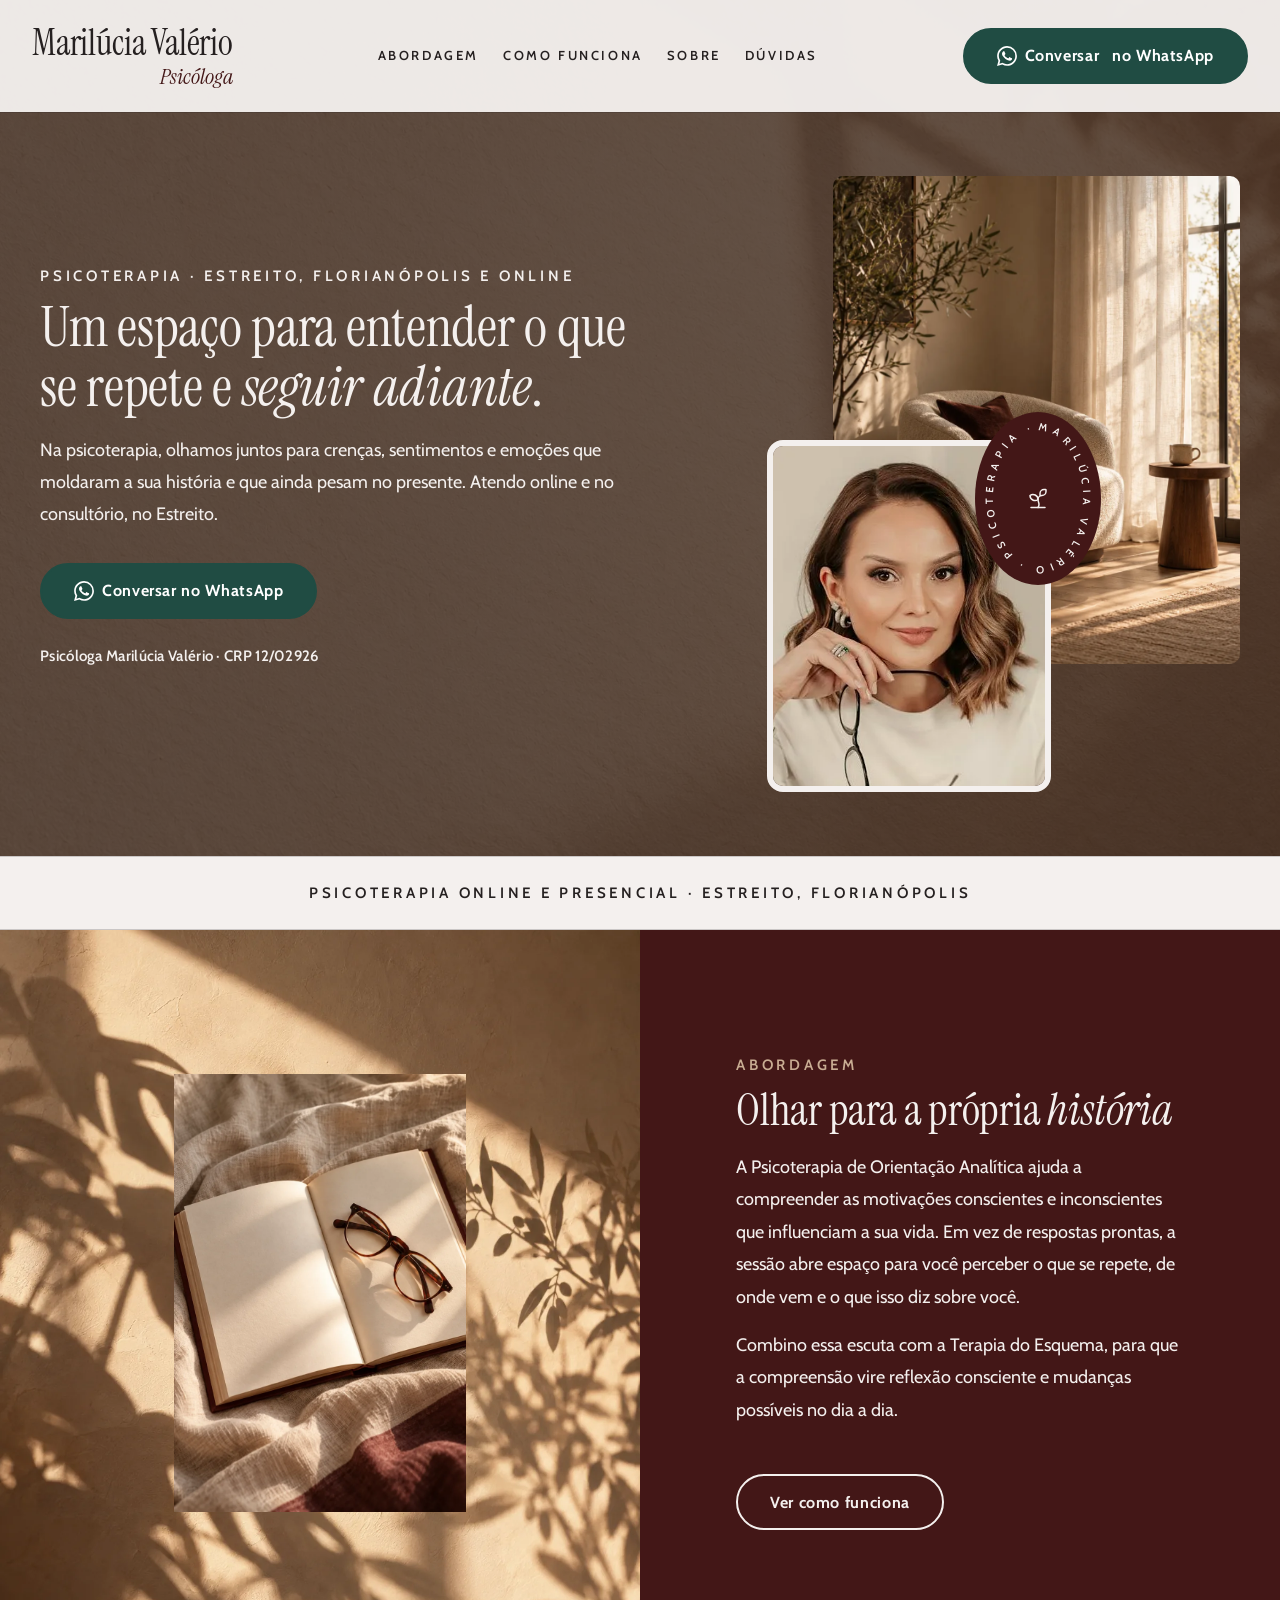
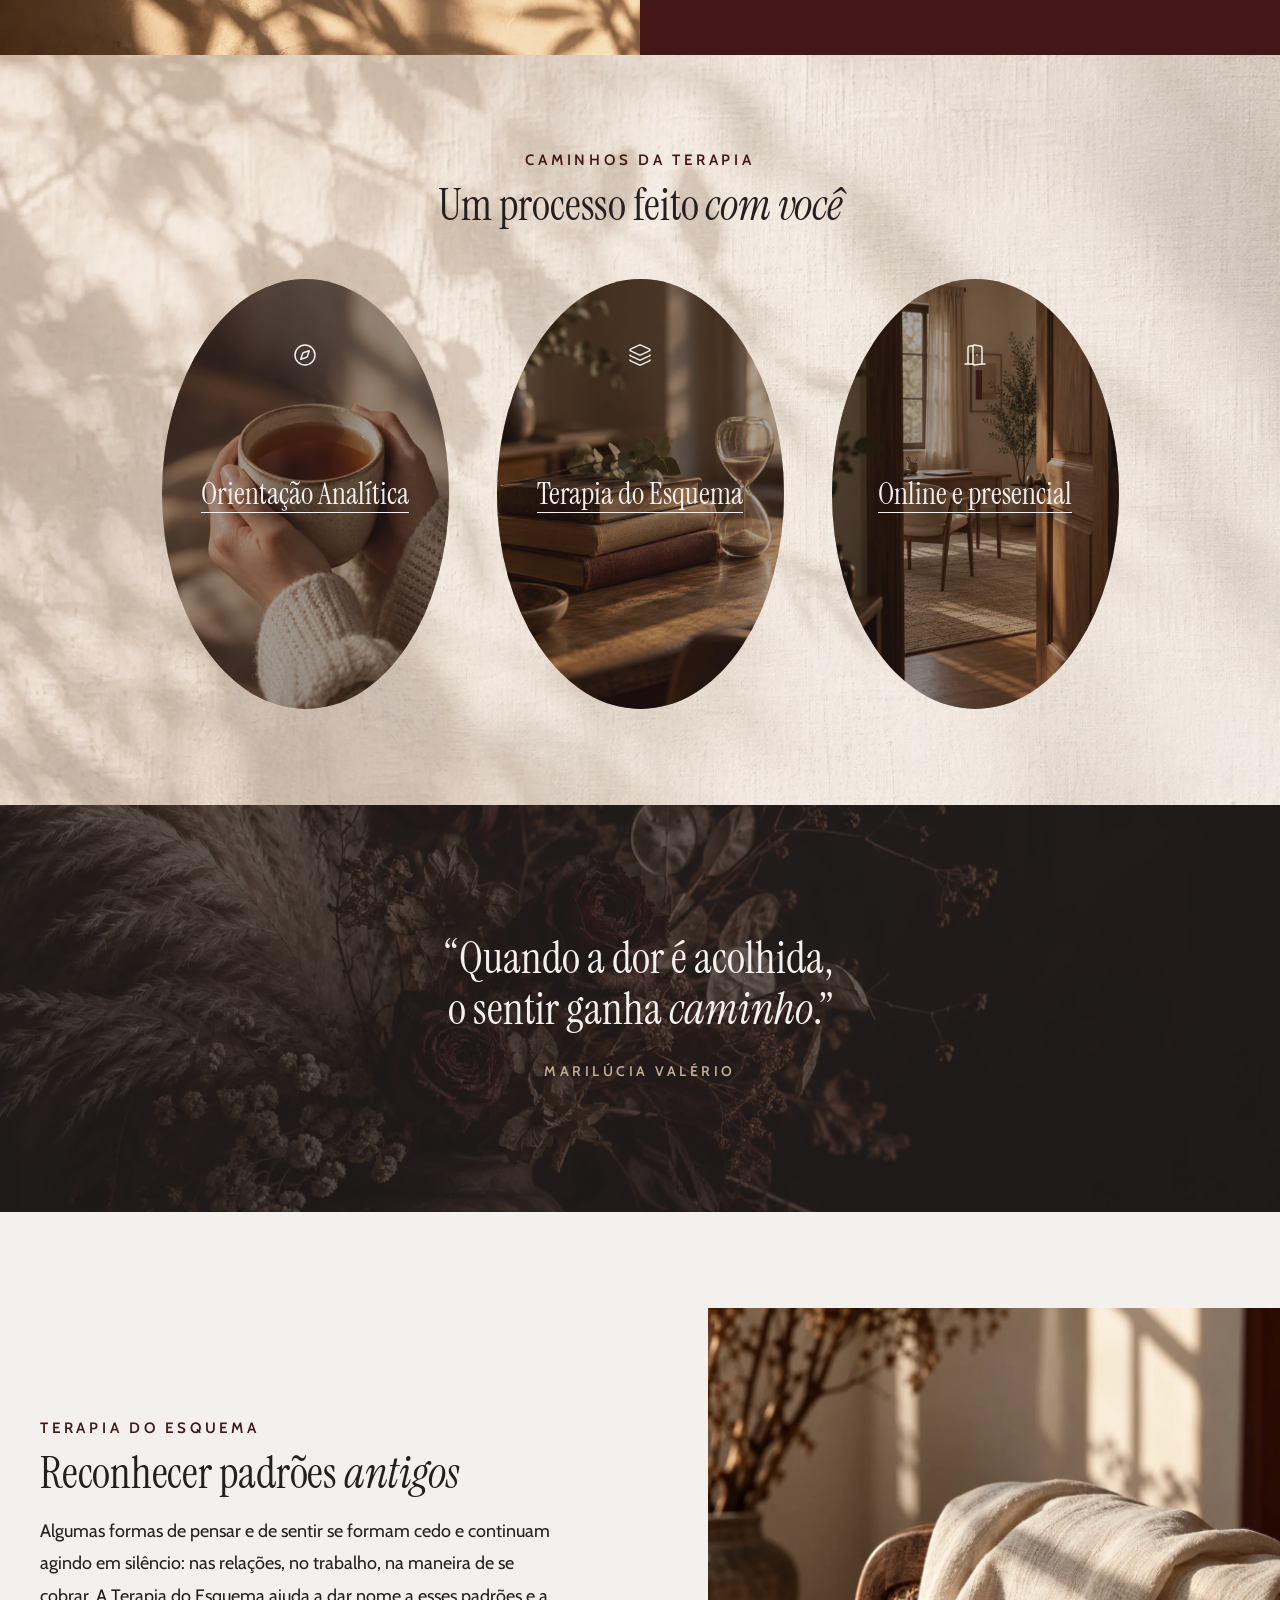
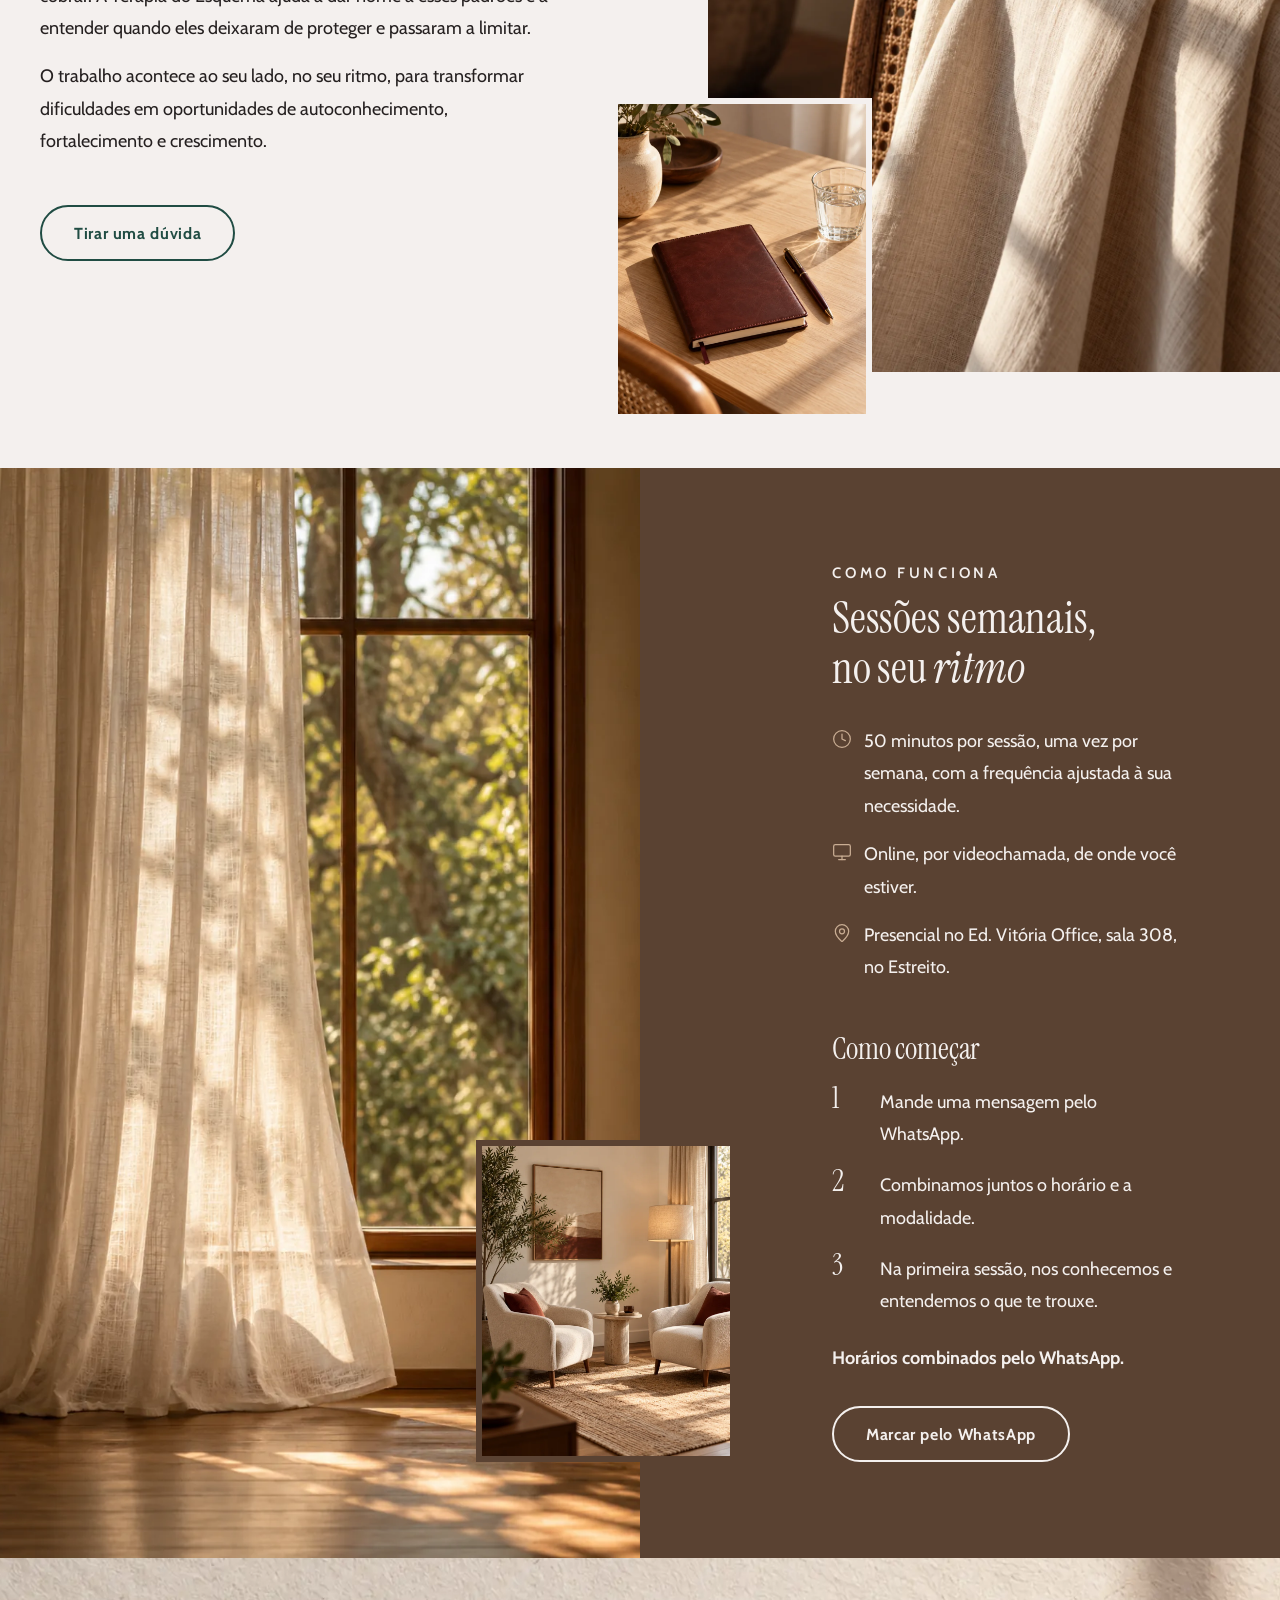
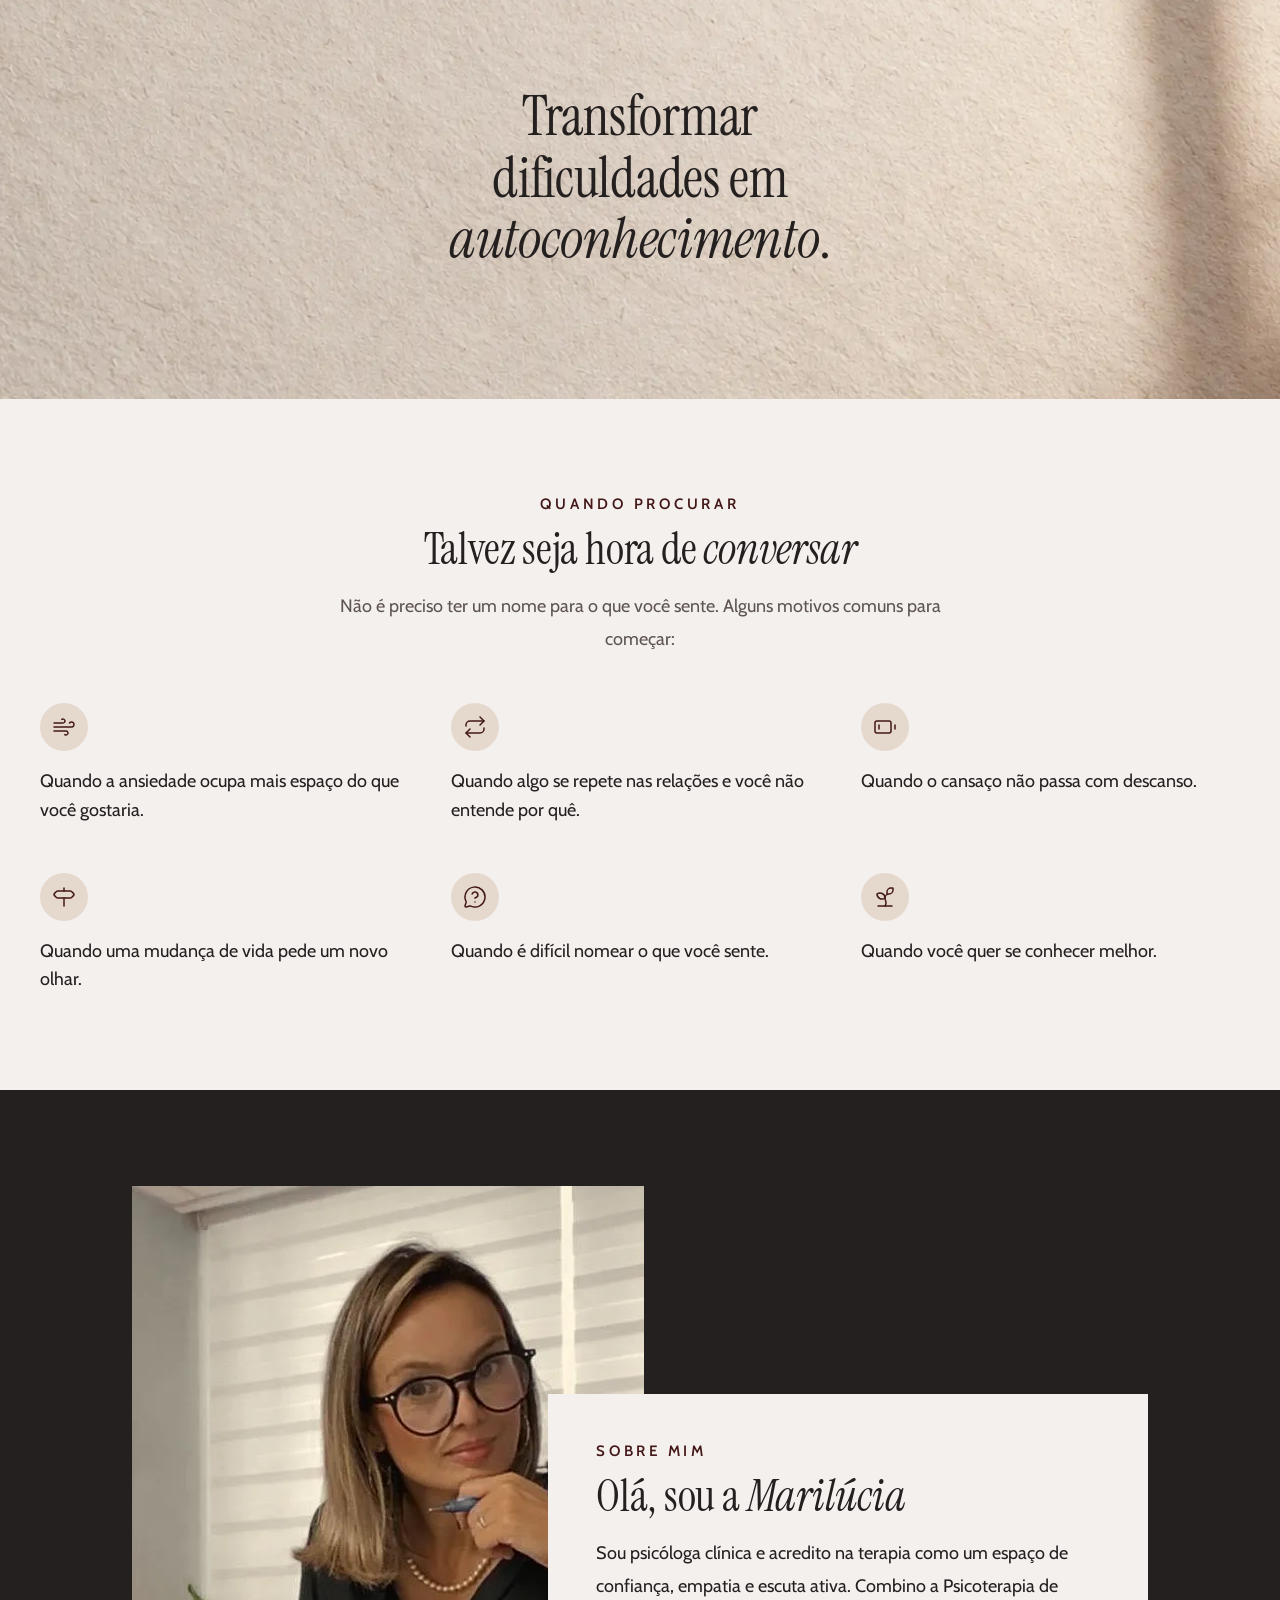
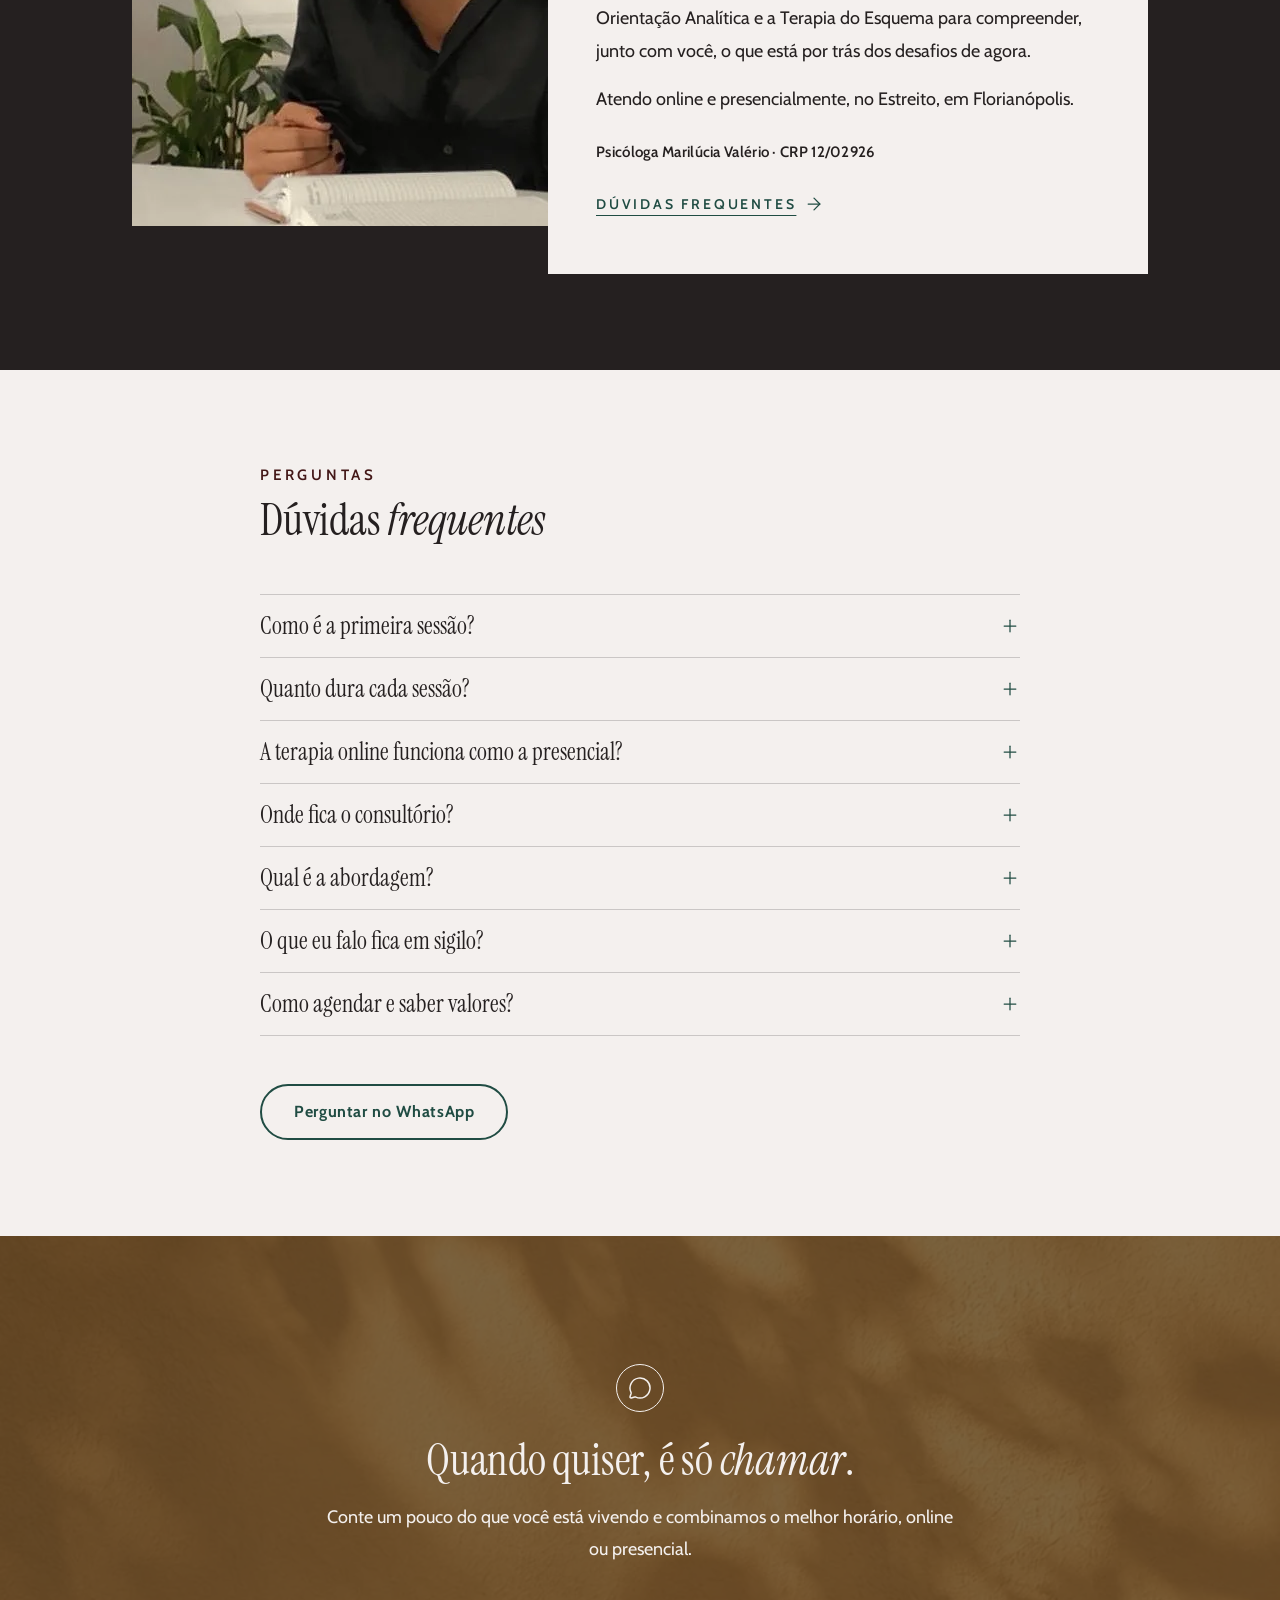
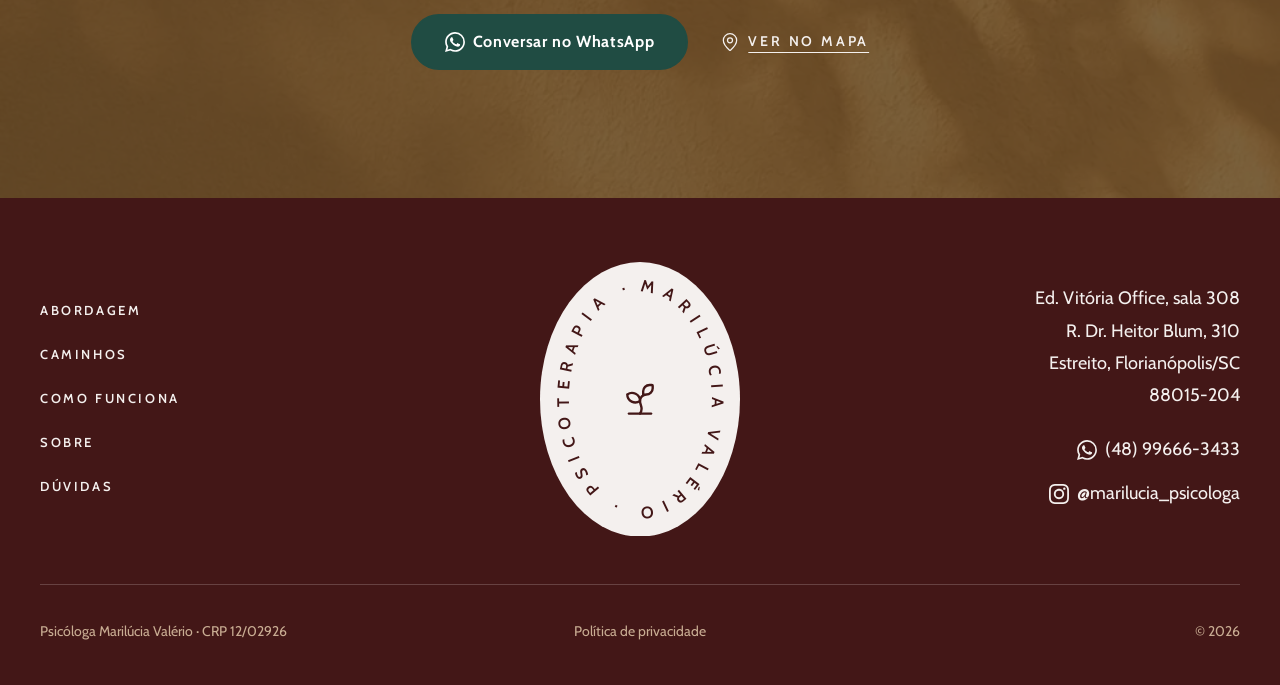
==== commit 949f8ce3: "Revisão via Claude Desktop 2026-10-01 16:29" ====
--- a/index.html
+++ b/index.html
@@ -17,8 +17,8 @@
 <link rel="preconnect" href="https://fonts.googleapis.com">
 <link rel="preconnect" href="https://fonts.gstatic.com" crossorigin>
 <link href="https://fonts.googleapis.com/css2?family=Cabin:wght@400;600;700&family=Instrument+Serif:ital@0;1&display=swap" rel="stylesheet">
-<link rel="stylesheet" href="assets/css/base.css?v=20261001d">
-<link rel="stylesheet" href="assets/css/style.css?v=20261001d">
+<link rel="stylesheet" href="assets/css/base.css?v=20261001e">
+<link rel="stylesheet" href="assets/css/style.css?v=20261001e">
 <script type="application/ld+json">
 {
   "@context": "https://schema.org",
@@ -71,25 +71,9 @@
         <li><a href="index.html#perguntas">Dúvidas</a></li>
       </ul>
     </nav>
-    <a class="botao botao--primario cabecalho__cta" href="https://wa.me/5548996663433?text=Ol%C3%A1%2C%20Maril%C3%BAcia!%20Vi%20seu%20site%20e%20gostaria%20de%20saber%20como%20funciona%20a%20terapia." target="_blank" rel="noopener"><svg class="icone icone--marca" width="24" height="24" fill="currentColor" aria-hidden="true" focusable="false" role="img" viewBox="0 0 24 24" xmlns="http://www.w3.org/2000/svg"><path d="M17.472 14.382c-.297-.149-1.758-.867-2.03-.967-.273-.099-.471-.148-.67.15-.197.297-.767.966-.94 1.164-.173.199-.347.223-.644.075-.297-.15-1.255-.463-2.39-1.475-.883-.788-1.48-1.761-1.653-2.059-.173-.297-.018-.458.13-.606.134-.133.298-.347.446-.52.149-.174.198-.298.298-.497.099-.198.05-.371-.025-.52-.075-.149-.669-1.612-.916-2.207-.242-.579-.487-.5-.669-.51-.173-.008-.371-.01-.57-.01-.198 0-.52.074-.792.372-.272.297-1.04 1.016-1.04 2.479 0 1.462 1.065 2.875 1.213 3.074.149.198 2.096 3.2 5.077 4.487.709.306 1.262.489 1.694.625.712.227 1.36.195 1.871.118.571-.085 1.758-.719 2.006-1.413.248-.694.248-1.289.173-1.413-.074-.124-.272-.198-.57-.347m-5.421 7.403h-.004a9.87 9.87 0 01-5.031-1.378l-.361-.214-3.741.982.998-3.648-.235-.374a9.86 9.86 0 01-1.51-5.26c.001-5.45 4.436-9.884 9.888-9.884 2.64 0 5.122 1.03 6.988 2.898a9.825 9.825 0 012.893 6.994c-.003 5.45-4.437 9.884-9.885 9.884m8.413-18.297A11.815 11.815 0 0012.05 0C5.495 0 .16 5.335.157 11.892c0 2.096.547 4.142 1.588 5.945L.057 24l6.305-1.654a11.882 11.882 0 005.683 1.448h.005c6.554 0 11.89-5.335 11.893-11.893a11.821 11.821 0 00-3.48-8.413Z"/></svg>Conversar no WhatsApp</a>
-    <button class="cabecalho__menu" type="button" data-abrir-menu aria-expanded="false" aria-controls="menu-celular" aria-label="Abrir menu"><svg aria-hidden="true" focusable="false" class="icone icone--menu" xmlns="http://www.w3.org/2000/svg" width="24" height="24" viewBox="0 0 24 24" fill="none" stroke="currentColor" stroke-width="1.5" stroke-linecap="round" stroke-linejoin="round" ><path d="M4 5h16" /><path d="M4 12h16" /><path d="M4 19h16" /></svg></button>
+    <a class="botao botao--primario cabecalho__cta" aria-label="Conversar no WhatsApp" href="https://wa.me/5548996663433?text=Ol%C3%A1%2C%20Maril%C3%BAcia!%20Vi%20seu%20site%20e%20gostaria%20de%20saber%20como%20funciona%20a%20terapia." target="_blank" rel="noopener"><svg class="icone icone--marca" width="24" height="24" fill="currentColor" aria-hidden="true" focusable="false" role="img" viewBox="0 0 24 24" xmlns="http://www.w3.org/2000/svg"><path d="M17.472 14.382c-.297-.149-1.758-.867-2.03-.967-.273-.099-.471-.148-.67.15-.197.297-.767.966-.94 1.164-.173.199-.347.223-.644.075-.297-.15-1.255-.463-2.39-1.475-.883-.788-1.48-1.761-1.653-2.059-.173-.297-.018-.458.13-.606.134-.133.298-.347.446-.52.149-.174.198-.298.298-.497.099-.198.05-.371-.025-.52-.075-.149-.669-1.612-.916-2.207-.242-.579-.487-.5-.669-.51-.173-.008-.371-.01-.57-.01-.198 0-.52.074-.792.372-.272.297-1.04 1.016-1.04 2.479 0 1.462 1.065 2.875 1.213 3.074.149.198 2.096 3.2 5.077 4.487.709.306 1.262.489 1.694.625.712.227 1.36.195 1.871.118.571-.085 1.758-.719 2.006-1.413.248-.694.248-1.289.173-1.413-.074-.124-.272-.198-.57-.347m-5.421 7.403h-.004a9.87 9.87 0 01-5.031-1.378l-.361-.214-3.741.982.998-3.648-.235-.374a9.86 9.86 0 01-1.51-5.26c.001-5.45 4.436-9.884 9.888-9.884 2.64 0 5.122 1.03 6.988 2.898a9.825 9.825 0 012.893 6.994c-.003 5.45-4.437 9.884-9.885 9.884m8.413-18.297A11.815 11.815 0 0012.05 0C5.495 0 .16 5.335.157 11.892c0 2.096.547 4.142 1.588 5.945L.057 24l6.305-1.654a11.882 11.882 0 005.683 1.448h.005c6.554 0 11.89-5.335 11.893-11.893a11.821 11.821 0 00-3.48-8.413Z"/></svg>Conversar<span class="cabecalho__cta-resto">&nbsp;no WhatsApp</span></a>
   </div>
 </header>
-<nav class="menu-celular" id="menu-celular" aria-hidden="true" aria-label="Menu">
-  <div class="menu-celular__topo">
-    <span class="marca__nome">Marilúcia Valério</span>
-    <button class="menu-celular__fechar" type="button" data-fechar-menu aria-label="Fechar menu"><svg aria-hidden="true" focusable="false" class="icone icone--x" xmlns="http://www.w3.org/2000/svg" width="24" height="24" viewBox="0 0 24 24" fill="none" stroke="currentColor" stroke-width="1.5" stroke-linecap="round" stroke-linejoin="round" ><path d="M18 6 6 18" /><path d="m6 6 12 12" /></svg></button>
-  </div>
-  <ul role="list" class="menu-celular__links">
-    <li><a href="index.html#abordagem">Abordagem</a></li>
-    <li><a href="index.html#caminhos">Caminhos da terapia</a></li>
-    <li><a href="index.html#como-funciona">Como funciona</a></li>
-    <li><a href="index.html#sobre">Sobre mim</a></li>
-    <li><a href="index.html#perguntas">Dúvidas</a></li>
-  </ul>
-  <a class="botao botao--primario" href="https://wa.me/5548996663433?text=Ol%C3%A1%2C%20Maril%C3%BAcia!%20Vi%20seu%20site%20e%20gostaria%20de%20saber%20como%20funciona%20a%20terapia." target="_blank" rel="noopener"><svg class="icone icone--marca" width="24" height="24" fill="currentColor" aria-hidden="true" focusable="false" role="img" viewBox="0 0 24 24" xmlns="http://www.w3.org/2000/svg"><path d="M17.472 14.382c-.297-.149-1.758-.867-2.03-.967-.273-.099-.471-.148-.67.15-.197.297-.767.966-.94 1.164-.173.199-.347.223-.644.075-.297-.15-1.255-.463-2.39-1.475-.883-.788-1.48-1.761-1.653-2.059-.173-.297-.018-.458.13-.606.134-.133.298-.347.446-.52.149-.174.198-.298.298-.497.099-.198.05-.371-.025-.52-.075-.149-.669-1.612-.916-2.207-.242-.579-.487-.5-.669-.51-.173-.008-.371-.01-.57-.01-.198 0-.52.074-.792.372-.272.297-1.04 1.016-1.04 2.479 0 1.462 1.065 2.875 1.213 3.074.149.198 2.096 3.2 5.077 4.487.709.306 1.262.489 1.694.625.712.227 1.36.195 1.871.118.571-.085 1.758-.719 2.006-1.413.248-.694.248-1.289.173-1.413-.074-.124-.272-.198-.57-.347m-5.421 7.403h-.004a9.87 9.87 0 01-5.031-1.378l-.361-.214-3.741.982.998-3.648-.235-.374a9.86 9.86 0 01-1.51-5.26c.001-5.45 4.436-9.884 9.888-9.884 2.64 0 5.122 1.03 6.988 2.898a9.825 9.825 0 012.893 6.994c-.003 5.45-4.437 9.884-9.885 9.884m8.413-18.297A11.815 11.815 0 0012.05 0C5.495 0 .16 5.335.157 11.892c0 2.096.547 4.142 1.588 5.945L.057 24l6.305-1.654a11.882 11.882 0 005.683 1.448h.005c6.554 0 11.89-5.335 11.893-11.893a11.821 11.821 0 00-3.48-8.413Z"/></svg>Conversar no WhatsApp</a>
-  <p class="menu-celular__id">Psicóloga Marilúcia <span class="nowrap">Valério · CRP 12/02926</span></p>
-</nav>
 <!--/CABECALHO-->
 
 <main id="conteudo">
@@ -393,8 +377,7 @@
   </div>
 </footer>
 
-<a class="whatsapp-fixo" href="https://wa.me/5548996663433?text=Ol%C3%A1%2C%20Maril%C3%BAcia!%20Vi%20seu%20site%20e%20gostaria%20de%20saber%20como%20funciona%20a%20terapia." target="_blank" rel="noopener"><svg class="icone icone--marca" width="24" height="24" fill="currentColor" aria-hidden="true" focusable="false" role="img" viewBox="0 0 24 24" xmlns="http://www.w3.org/2000/svg"><path d="M17.472 14.382c-.297-.149-1.758-.867-2.03-.967-.273-.099-.471-.148-.67.15-.197.297-.767.966-.94 1.164-.173.199-.347.223-.644.075-.297-.15-1.255-.463-2.39-1.475-.883-.788-1.48-1.761-1.653-2.059-.173-.297-.018-.458.13-.606.134-.133.298-.347.446-.52.149-.174.198-.298.298-.497.099-.198.05-.371-.025-.52-.075-.149-.669-1.612-.916-2.207-.242-.579-.487-.5-.669-.51-.173-.008-.371-.01-.57-.01-.198 0-.52.074-.792.372-.272.297-1.04 1.016-1.04 2.479 0 1.462 1.065 2.875 1.213 3.074.149.198 2.096 3.2 5.077 4.487.709.306 1.262.489 1.694.625.712.227 1.36.195 1.871.118.571-.085 1.758-.719 2.006-1.413.248-.694.248-1.289.173-1.413-.074-.124-.272-.198-.57-.347m-5.421 7.403h-.004a9.87 9.87 0 01-5.031-1.378l-.361-.214-3.741.982.998-3.648-.235-.374a9.86 9.86 0 01-1.51-5.26c.001-5.45 4.436-9.884 9.888-9.884 2.64 0 5.122 1.03 6.988 2.898a9.825 9.825 0 012.893 6.994c-.003 5.45-4.437 9.884-9.885 9.884m8.413-18.297A11.815 11.815 0 0012.05 0C5.495 0 .16 5.335.157 11.892c0 2.096.547 4.142 1.588 5.945L.057 24l6.305-1.654a11.882 11.882 0 005.683 1.448h.005c6.554 0 11.89-5.335 11.893-11.893a11.821 11.821 0 00-3.48-8.413Z"/></svg>Conversar no WhatsApp</a>
 <!--/RODAPE-->
-<script src="assets/js/main.js?v=20261001d" defer></script>
+<script src="assets/js/main.js?v=20261001e" defer></script>
 </body>
 </html>
--- a/assets/css/style.css
+++ b/assets/css/style.css
@@ -104,7 +104,11 @@
   display: flex; align-items: center; justify-content: space-between; gap: var(--space-4);
   width: min(100% - 2 * var(--gutter), 1320px); margin-inline: auto; padding-block: var(--space-4);
 }
-.cabecalho__nav, .cabecalho__cta { display: none; }
+.cabecalho__nav { display: none; }
+/* 01/10: no celular o CTA do WhatsApp fica no lugar do menu (Armin); sem menu e sem botão flutuante */
+@media (max-width: 899px) { .cabecalho__cta { flex-shrink: 0; padding-inline: var(--space-5); } }
+@media (max-width: 479px) { .cabecalho__cta-resto { display: none; } }
+@media (max-width: 359px) { .cabecalho__cta { padding-inline: var(--space-4); } }
 .marca { display: inline-flex; flex-direction: column; text-decoration: none; line-height: 1; min-width: 0; }
 .marca__nome { font-size: 1.875rem; line-height: 1.05; color: var(--tinta); }
 .marca__prof { font-family: var(--fonte-titulo); font-size: 1.25rem; align-self: flex-end; margin-top: var(--space-1); color: var(--vinho); }
@@ -447,10 +451,6 @@
   font-size: 0.875rem; color: var(--sobre-escuro-suave);
 }
 .rodape__legal a { display: inline-flex; align-items: center; min-height: var(--toque-min); }
-@media (max-width: 899px) {
-  body:has(.whatsapp-fixo) { padding-bottom: 0; }
-  .rodape { padding-bottom: calc(var(--botao-fixo-h) + var(--space-6) + var(--space-5)); }
-}
 @media (min-width: 900px) {
   .rodape__grade { grid-template-columns: 1fr auto 1fr; align-items: center; text-align: left; }
   .rodape__selo { order: 0; }
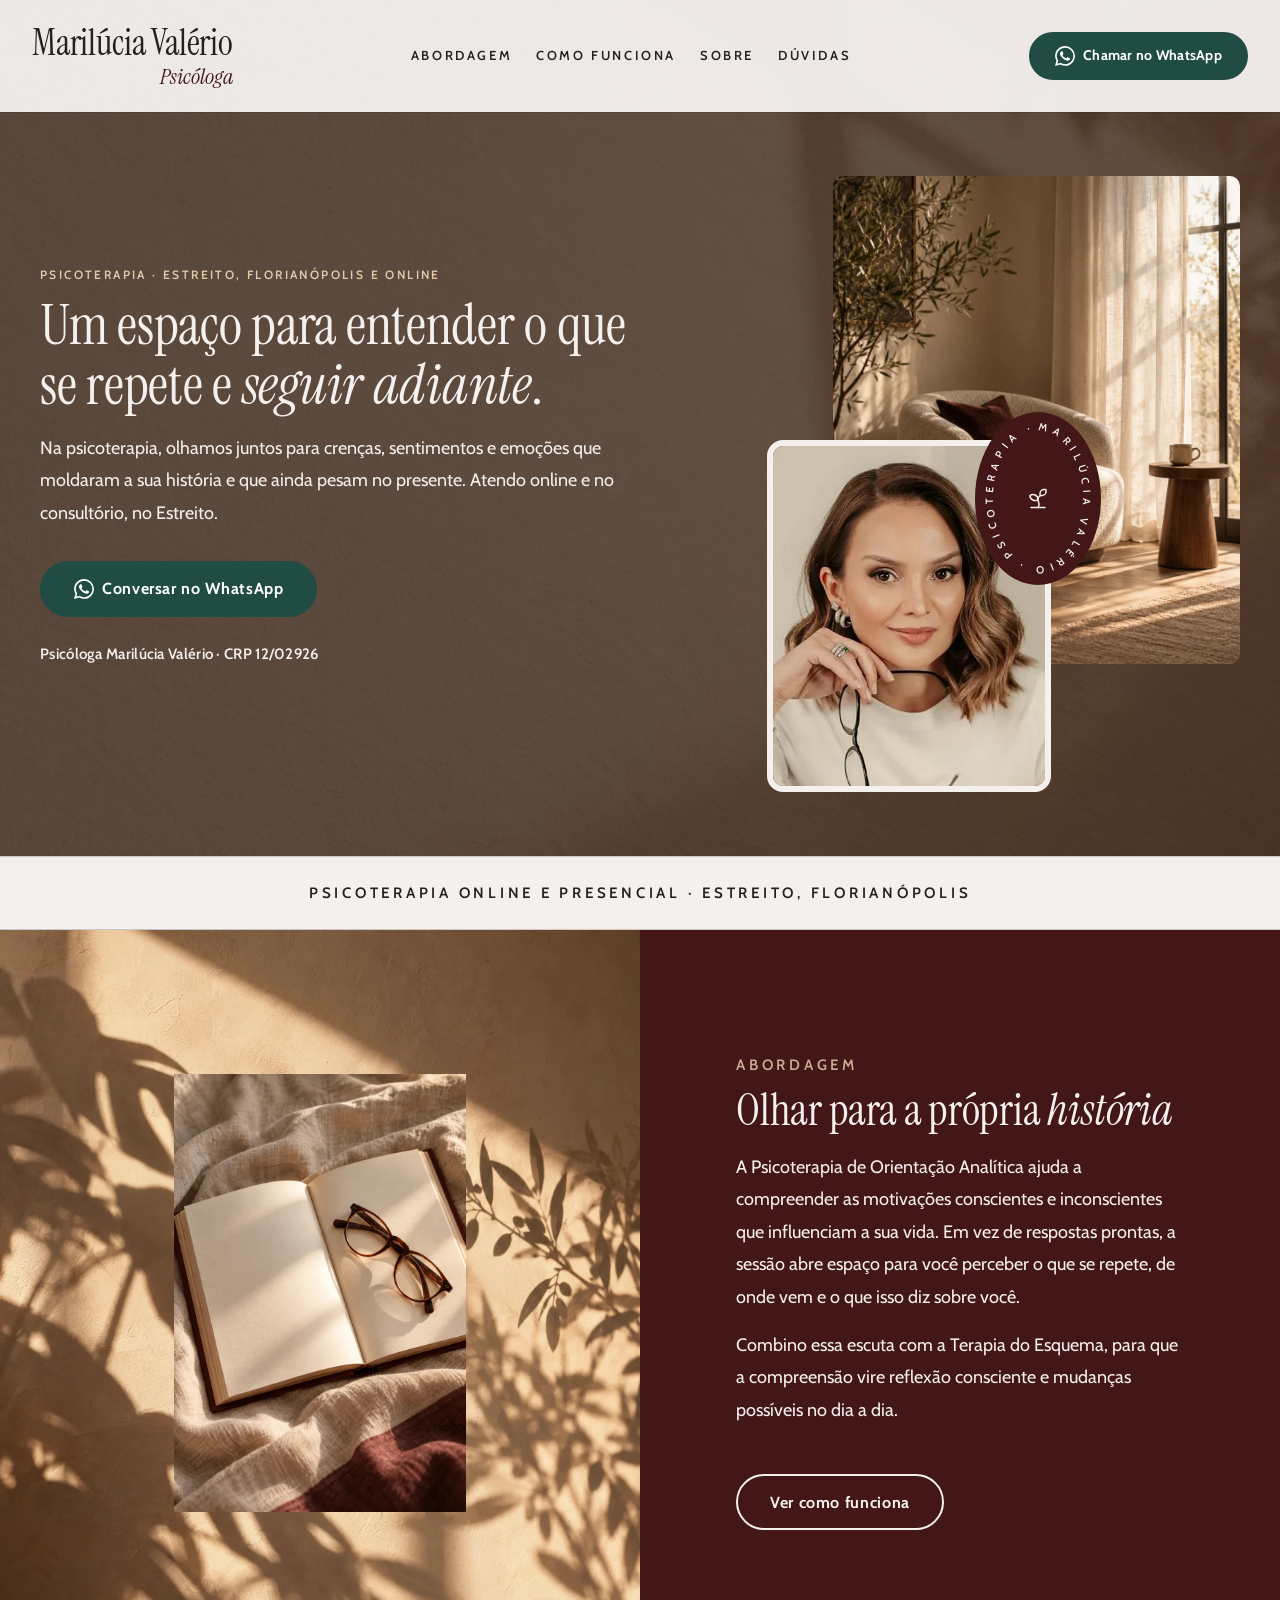
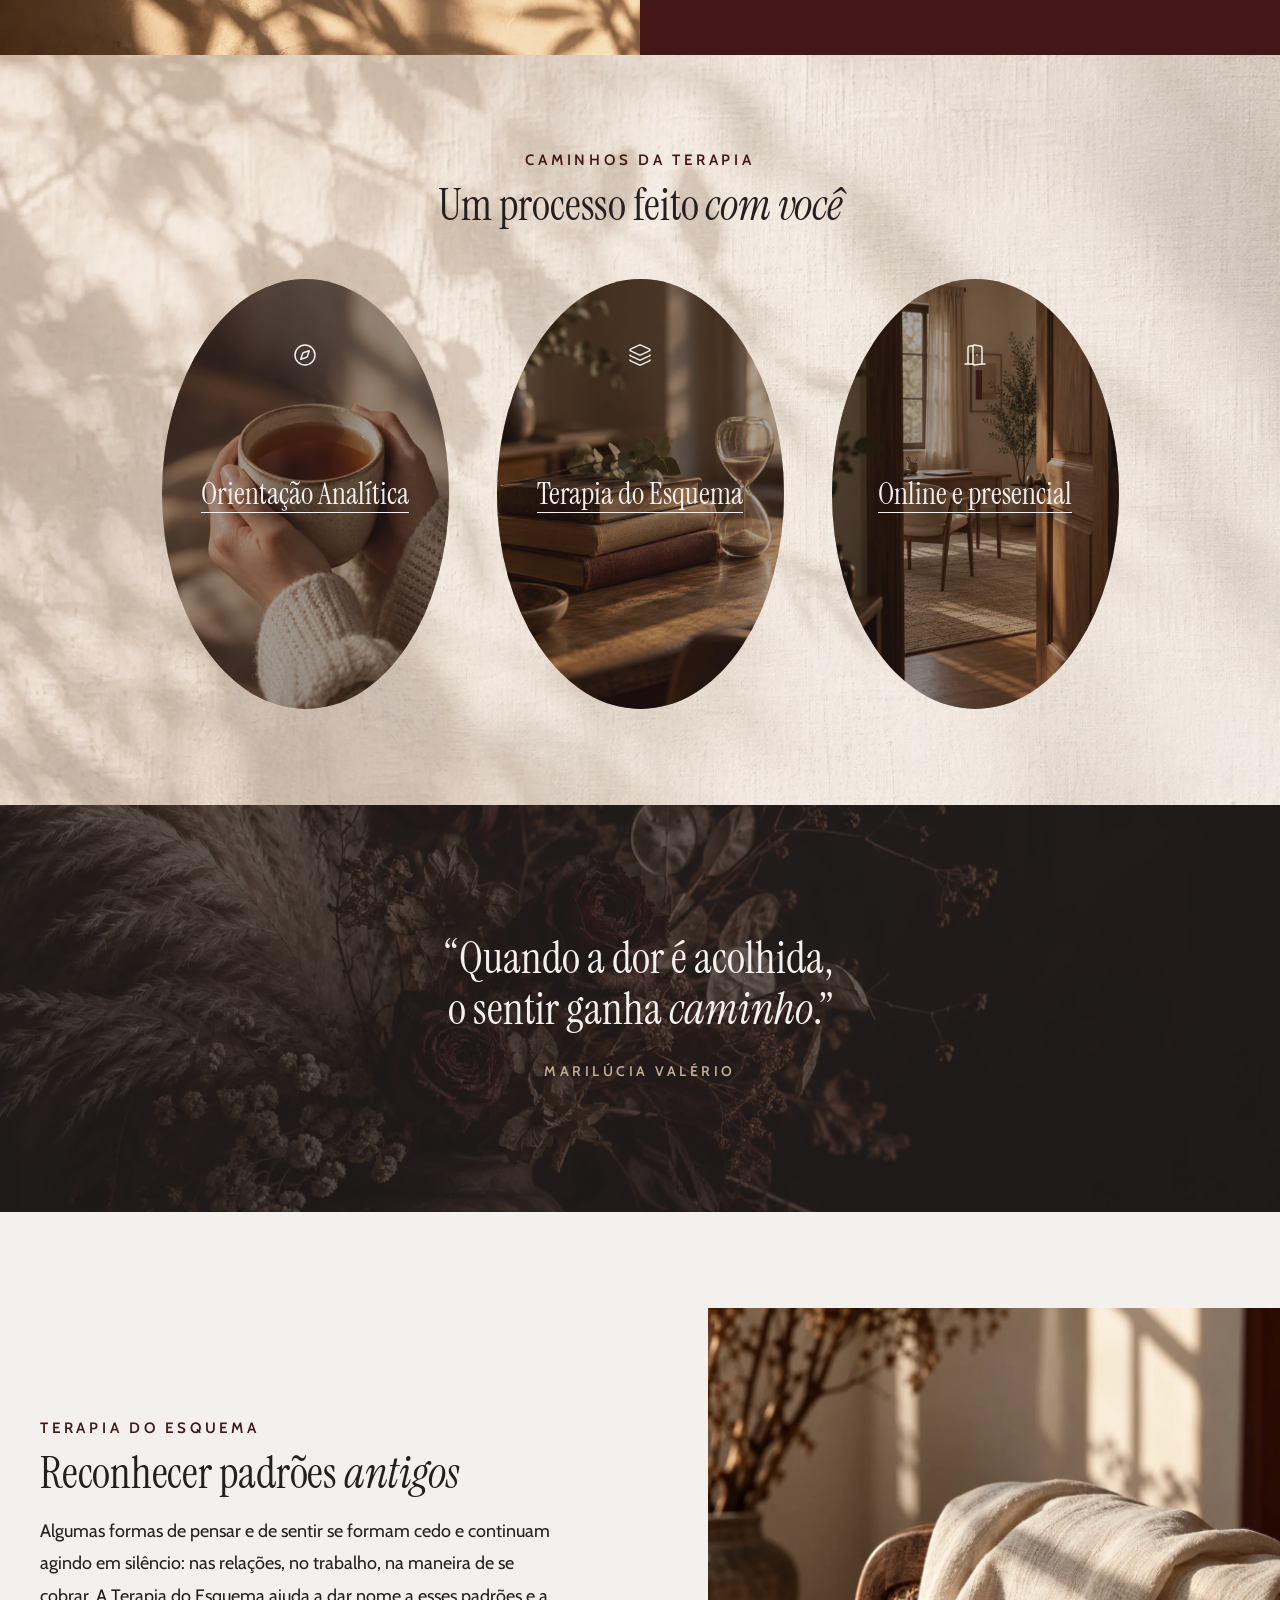
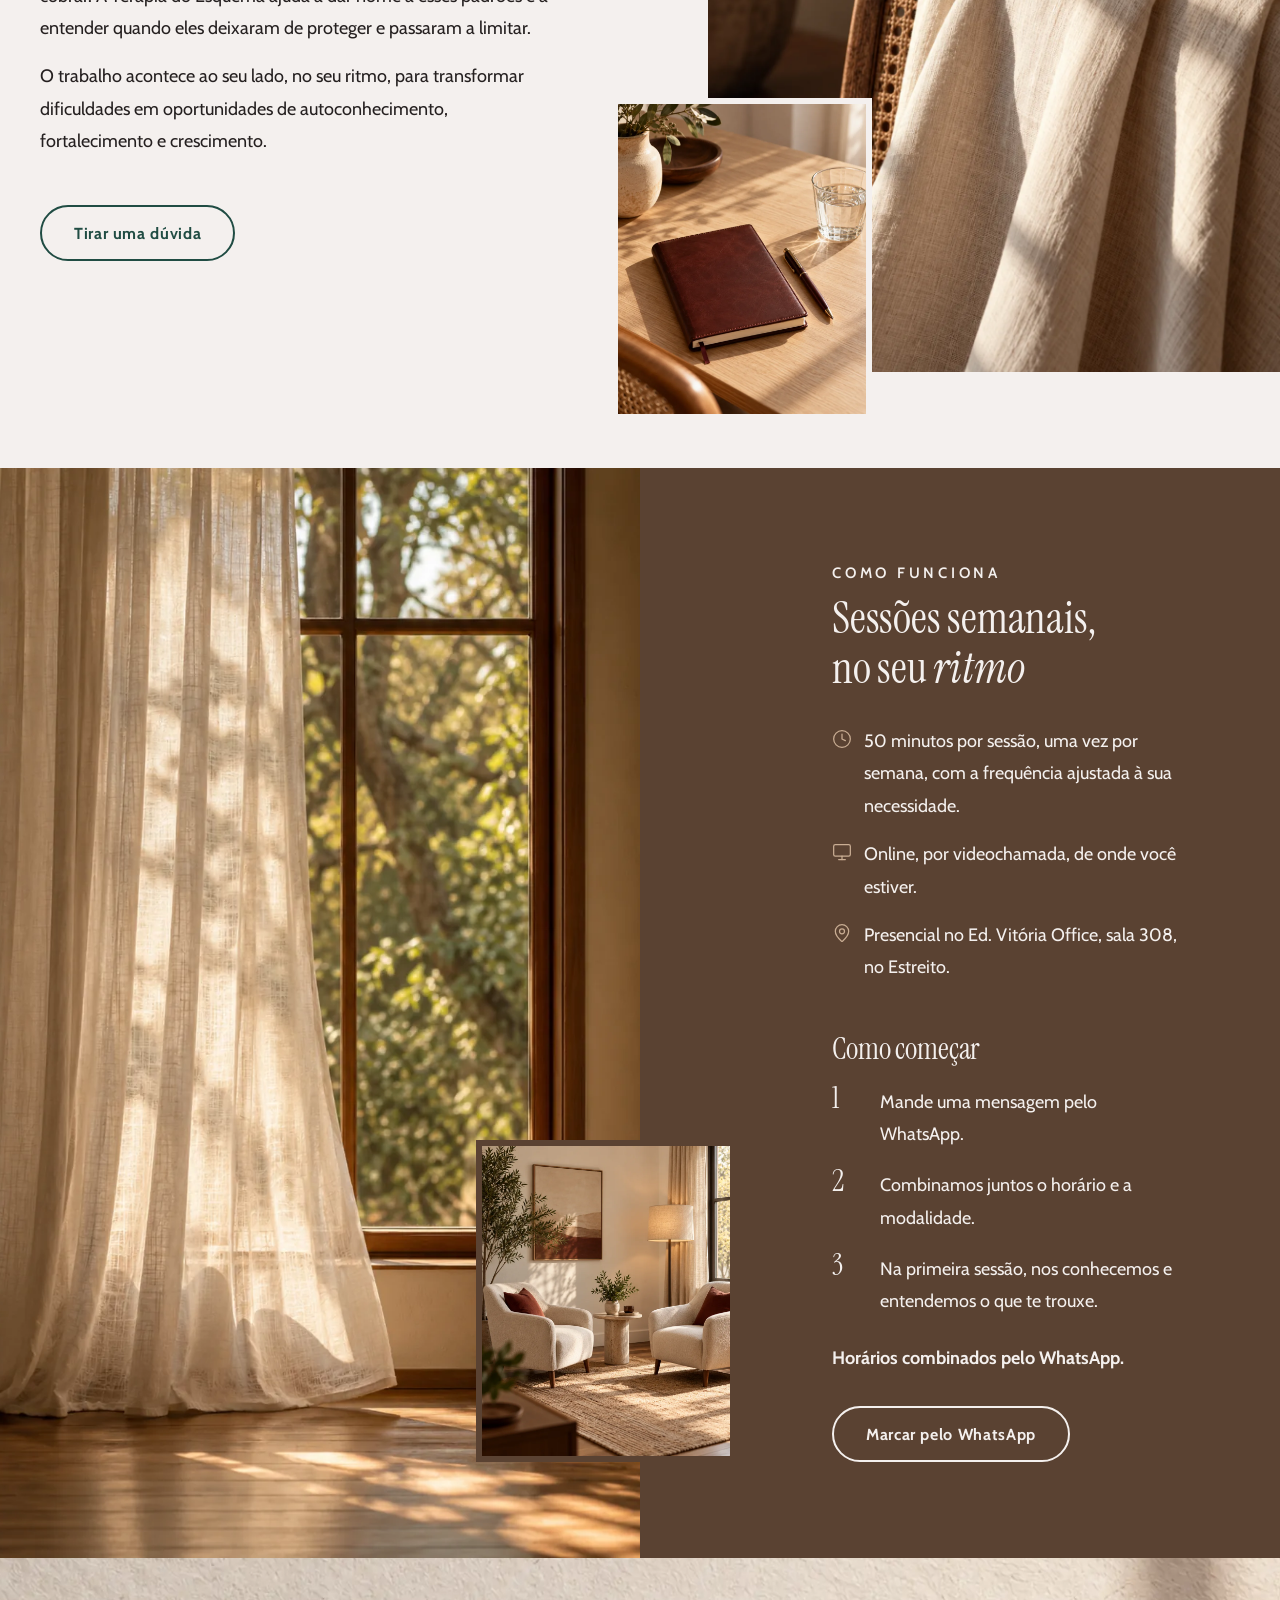
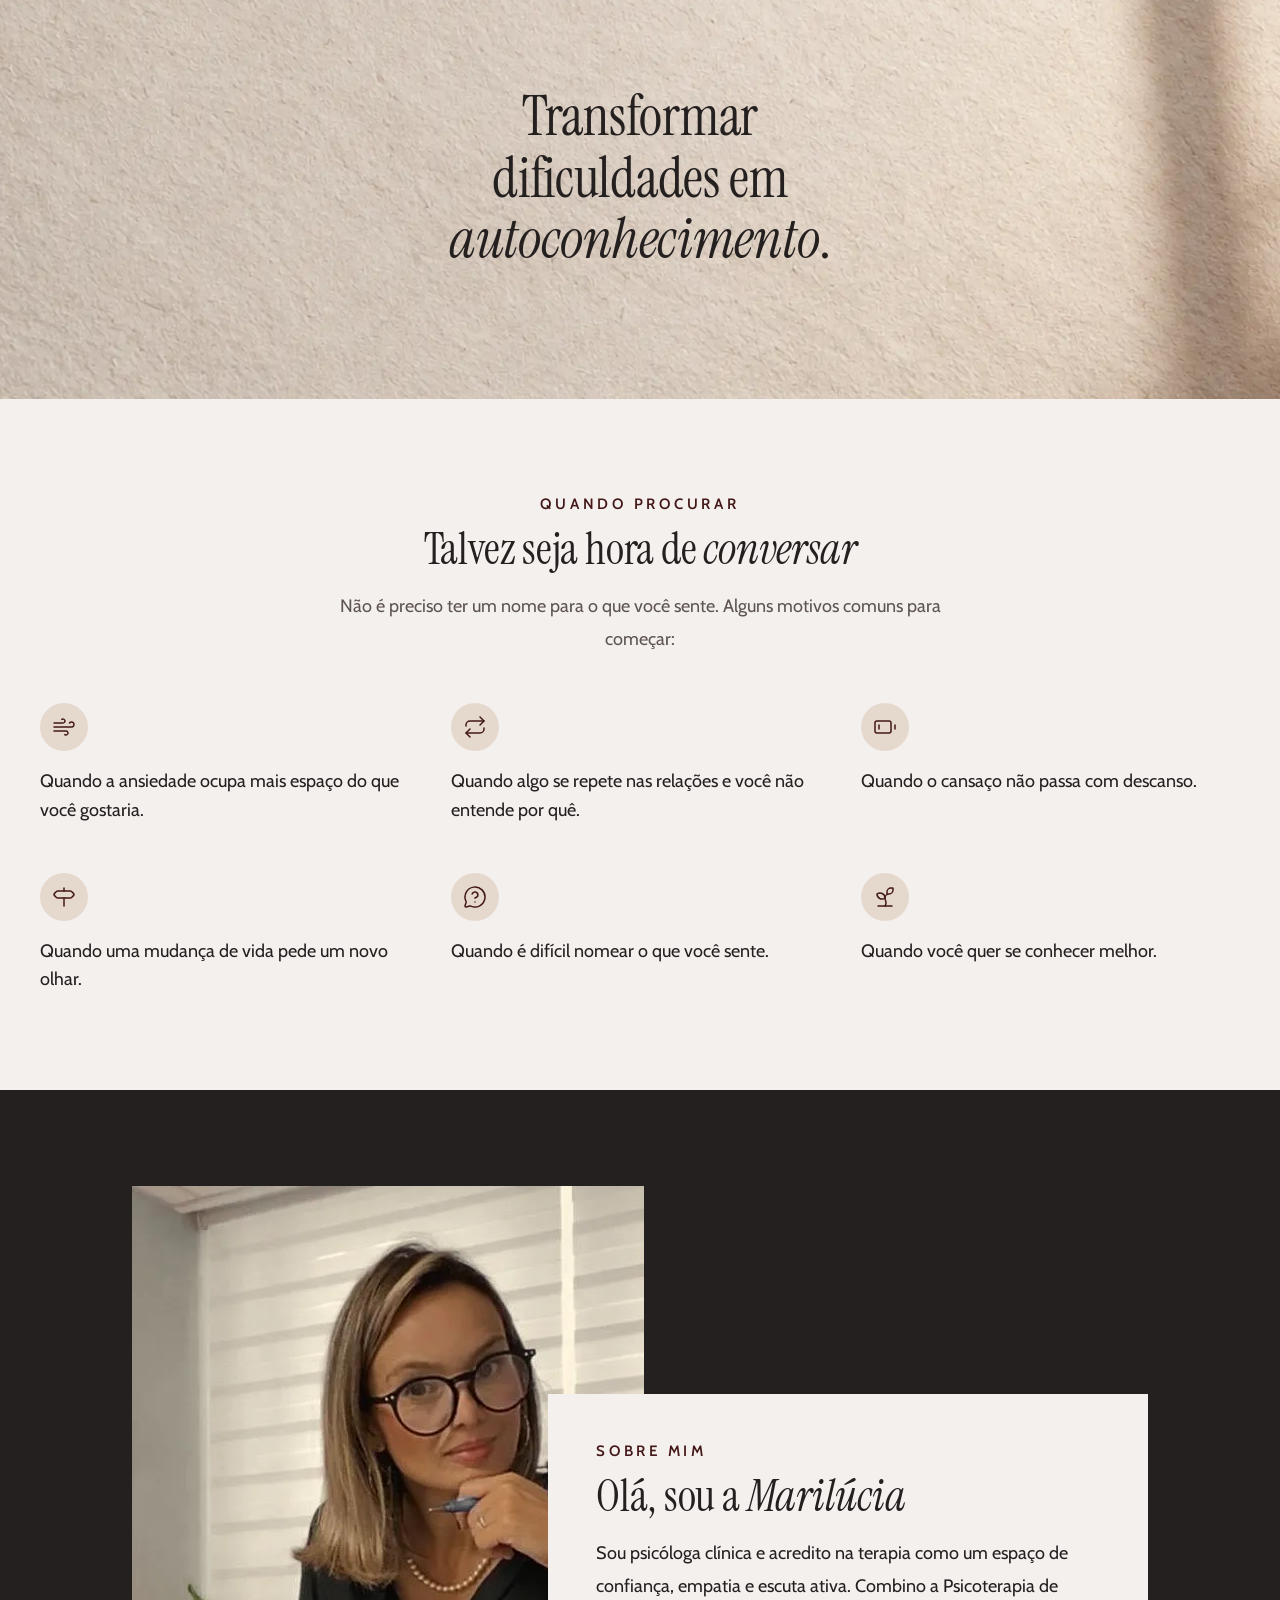
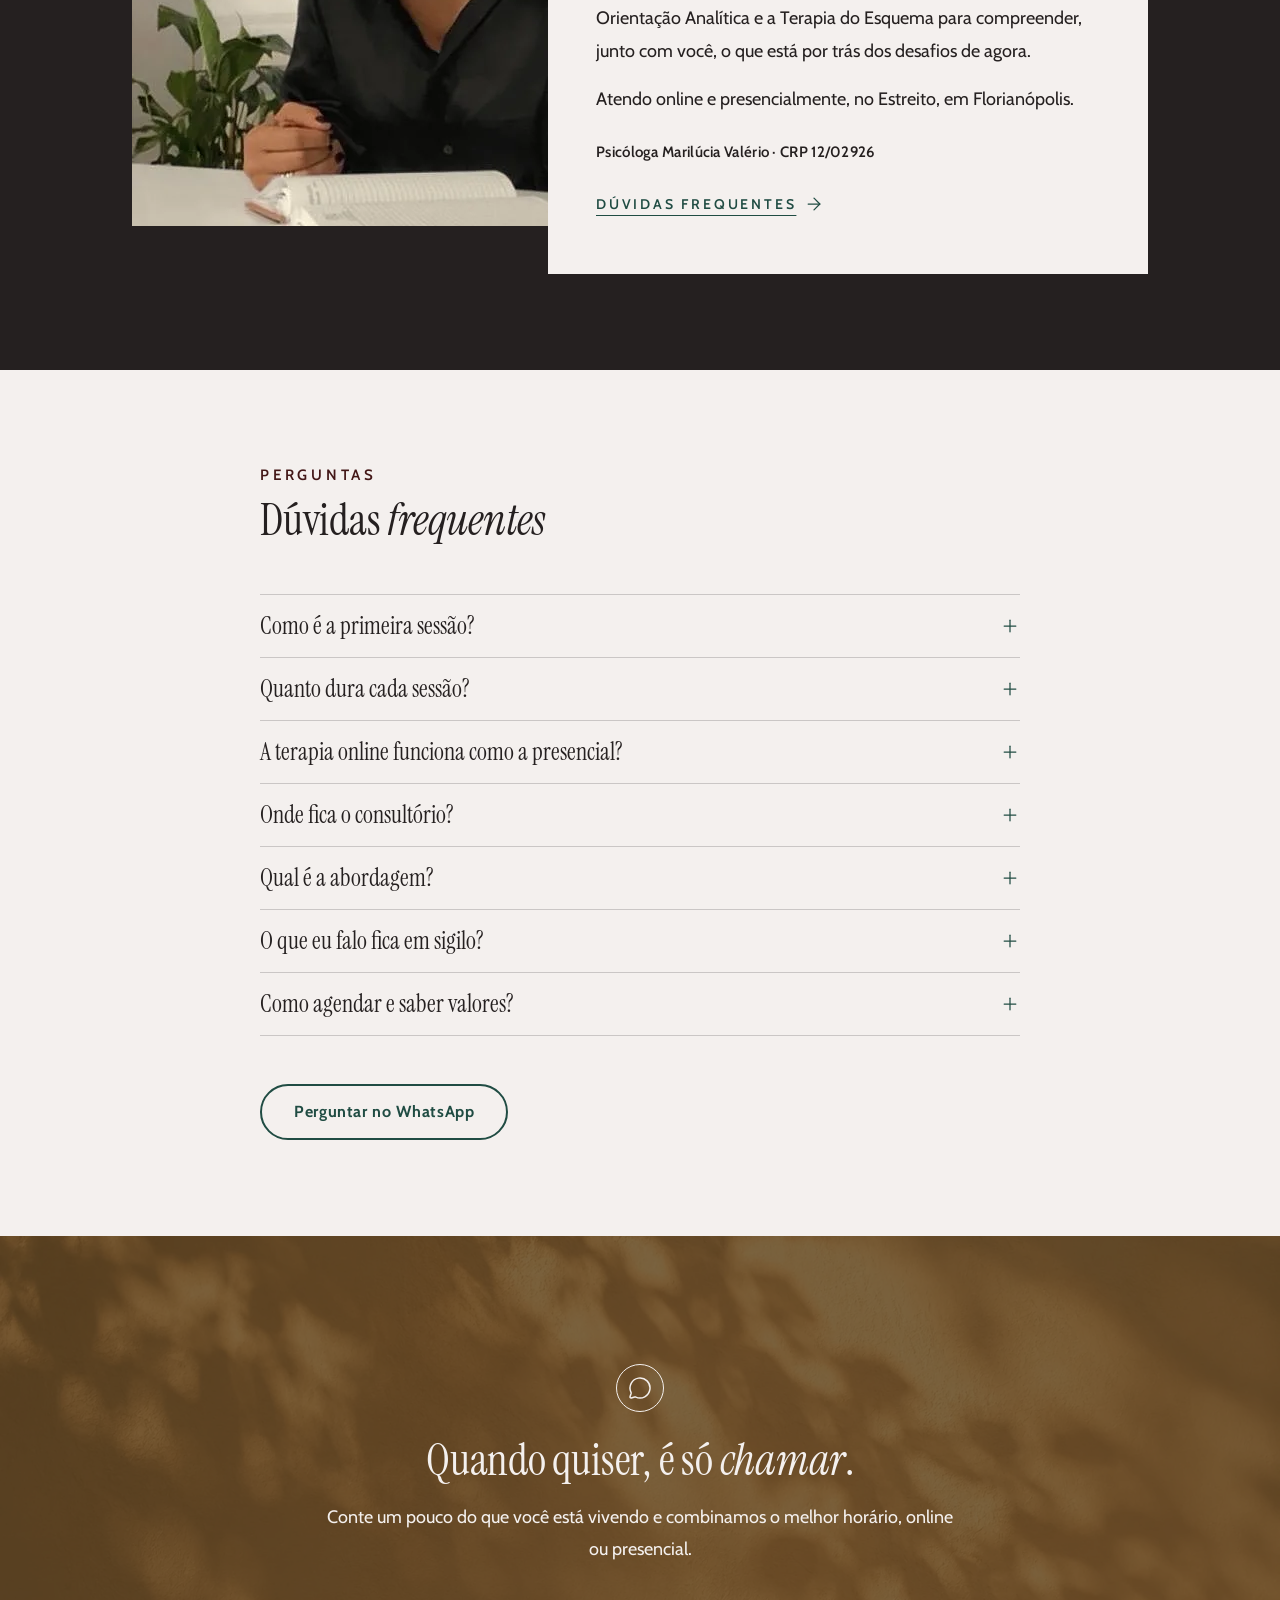
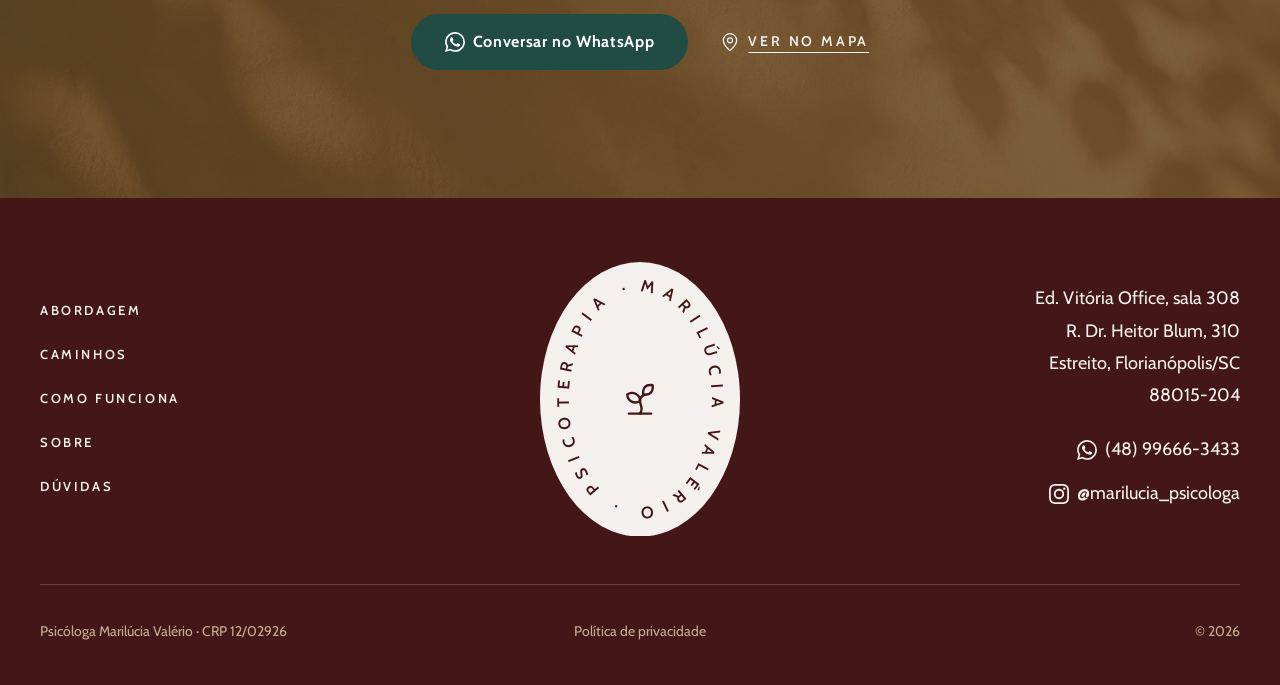
==== commit e2345aaf: "Revisão via Claude Desktop 2026-10-01 16:37" ====
--- a/index.html
+++ b/index.html
@@ -17,8 +17,8 @@
 <link rel="preconnect" href="https://fonts.googleapis.com">
 <link rel="preconnect" href="https://fonts.gstatic.com" crossorigin>
 <link href="https://fonts.googleapis.com/css2?family=Cabin:wght@400;600;700&family=Instrument+Serif:ital@0;1&display=swap" rel="stylesheet">
-<link rel="stylesheet" href="assets/css/base.css?v=20261001e">
-<link rel="stylesheet" href="assets/css/style.css?v=20261001e">
+<link rel="stylesheet" href="assets/css/base.css?v=20261001g">
+<link rel="stylesheet" href="assets/css/style.css?v=20261001g">
 <script type="application/ld+json">
 {
   "@context": "https://schema.org",
@@ -71,7 +71,7 @@
         <li><a href="index.html#perguntas">Dúvidas</a></li>
       </ul>
     </nav>
-    <a class="botao botao--primario cabecalho__cta" aria-label="Conversar no WhatsApp" href="https://wa.me/5548996663433?text=Ol%C3%A1%2C%20Maril%C3%BAcia!%20Vi%20seu%20site%20e%20gostaria%20de%20saber%20como%20funciona%20a%20terapia." target="_blank" rel="noopener"><svg class="icone icone--marca" width="24" height="24" fill="currentColor" aria-hidden="true" focusable="false" role="img" viewBox="0 0 24 24" xmlns="http://www.w3.org/2000/svg"><path d="M17.472 14.382c-.297-.149-1.758-.867-2.03-.967-.273-.099-.471-.148-.67.15-.197.297-.767.966-.94 1.164-.173.199-.347.223-.644.075-.297-.15-1.255-.463-2.39-1.475-.883-.788-1.48-1.761-1.653-2.059-.173-.297-.018-.458.13-.606.134-.133.298-.347.446-.52.149-.174.198-.298.298-.497.099-.198.05-.371-.025-.52-.075-.149-.669-1.612-.916-2.207-.242-.579-.487-.5-.669-.51-.173-.008-.371-.01-.57-.01-.198 0-.52.074-.792.372-.272.297-1.04 1.016-1.04 2.479 0 1.462 1.065 2.875 1.213 3.074.149.198 2.096 3.2 5.077 4.487.709.306 1.262.489 1.694.625.712.227 1.36.195 1.871.118.571-.085 1.758-.719 2.006-1.413.248-.694.248-1.289.173-1.413-.074-.124-.272-.198-.57-.347m-5.421 7.403h-.004a9.87 9.87 0 01-5.031-1.378l-.361-.214-3.741.982.998-3.648-.235-.374a9.86 9.86 0 01-1.51-5.26c.001-5.45 4.436-9.884 9.888-9.884 2.64 0 5.122 1.03 6.988 2.898a9.825 9.825 0 012.893 6.994c-.003 5.45-4.437 9.884-9.885 9.884m8.413-18.297A11.815 11.815 0 0012.05 0C5.495 0 .16 5.335.157 11.892c0 2.096.547 4.142 1.588 5.945L.057 24l6.305-1.654a11.882 11.882 0 005.683 1.448h.005c6.554 0 11.89-5.335 11.893-11.893a11.821 11.821 0 00-3.48-8.413Z"/></svg>Conversar<span class="cabecalho__cta-resto">&nbsp;no WhatsApp</span></a>
+    <a class="botao botao--primario cabecalho__cta" href="https://wa.me/5548996663433?text=Ol%C3%A1%2C%20Maril%C3%BAcia!%20Vi%20seu%20site%20e%20gostaria%20de%20saber%20como%20funciona%20a%20terapia." target="_blank" rel="noopener"><svg class="icone icone--marca" width="24" height="24" fill="currentColor" aria-hidden="true" focusable="false" role="img" viewBox="0 0 24 24" xmlns="http://www.w3.org/2000/svg"><path d="M17.472 14.382c-.297-.149-1.758-.867-2.03-.967-.273-.099-.471-.148-.67.15-.197.297-.767.966-.94 1.164-.173.199-.347.223-.644.075-.297-.15-1.255-.463-2.39-1.475-.883-.788-1.48-1.761-1.653-2.059-.173-.297-.018-.458.13-.606.134-.133.298-.347.446-.52.149-.174.198-.298.298-.497.099-.198.05-.371-.025-.52-.075-.149-.669-1.612-.916-2.207-.242-.579-.487-.5-.669-.51-.173-.008-.371-.01-.57-.01-.198 0-.52.074-.792.372-.272.297-1.04 1.016-1.04 2.479 0 1.462 1.065 2.875 1.213 3.074.149.198 2.096 3.2 5.077 4.487.709.306 1.262.489 1.694.625.712.227 1.36.195 1.871.118.571-.085 1.758-.719 2.006-1.413.248-.694.248-1.289.173-1.413-.074-.124-.272-.198-.57-.347m-5.421 7.403h-.004a9.87 9.87 0 01-5.031-1.378l-.361-.214-3.741.982.998-3.648-.235-.374a9.86 9.86 0 01-1.51-5.26c.001-5.45 4.436-9.884 9.888-9.884 2.64 0 5.122 1.03 6.988 2.898a9.825 9.825 0 012.893 6.994c-.003 5.45-4.437 9.884-9.885 9.884m8.413-18.297A11.815 11.815 0 0012.05 0C5.495 0 .16 5.335.157 11.892c0 2.096.547 4.142 1.588 5.945L.057 24l6.305-1.654a11.882 11.882 0 005.683 1.448h.005c6.554 0 11.89-5.335 11.893-11.893a11.821 11.821 0 00-3.48-8.413Z"/></svg>Chamar no WhatsApp</a>
   </div>
 </header>
 <!--/CABECALHO-->
@@ -378,6 +378,6 @@
 </footer>
 
 <!--/RODAPE-->
-<script src="assets/js/main.js?v=20261001e" defer></script>
+<script src="assets/js/main.js?v=20261001g" defer></script>
 </body>
 </html>
--- a/assets/css/style.css
+++ b/assets/css/style.css
@@ -4,6 +4,7 @@
   --linho: #F4F0EE;
   --areia: #C9AD93;
   --cafe: #5A4232;                 /* fundo do Como funciona: linho 8,2:1, areia 4,4:1 */
+  --areia-clara: #E6C9A8;           /* rótulo do herói sobre o véu café: 4,5:1 no ponto mais claro */
   --veu-heroi: rgba(62, 42, 30, 0.8); /* café sobre o papel do herói: linho ≥ 6,3:1 no ponto mais claro */
   --vinho: #431717;
   --tinta: #252020;
@@ -105,10 +106,12 @@
   width: min(100% - 2 * var(--gutter), 1320px); margin-inline: auto; padding-block: var(--space-4);
 }
 .cabecalho__nav { display: none; }
-/* 01/10: no celular o CTA do WhatsApp fica no lugar do menu (Armin); sem menu e sem botão flutuante */
-@media (max-width: 899px) { .cabecalho__cta { flex-shrink: 0; padding-inline: var(--space-5); } }
-@media (max-width: 479px) { .cabecalho__cta-resto { display: none; } }
-@media (max-width: 359px) { .cabecalho__cta { padding-inline: var(--space-4); } }
+/* 01/10: CTA do cabeçalho compacto, "Chamar no WhatsApp" (Armin); no celular fica no lugar do menu, sem botão flutuante */
+.cabecalho__cta {
+  flex-shrink: 0; white-space: nowrap; min-height: var(--toque-min); padding: var(--space-2) var(--space-4);
+  font-size: 0.75rem; letter-spacing: 0.02em; gap: var(--space-2);
+}
+.marca__nome { white-space: nowrap; }
 .marca { display: inline-flex; flex-direction: column; text-decoration: none; line-height: 1; min-width: 0; }
 .marca__nome { font-size: 1.875rem; line-height: 1.05; color: var(--tinta); }
 .marca__prof { font-family: var(--fonte-titulo); font-size: 1.25rem; align-self: flex-end; margin-top: var(--space-1); color: var(--vinho); }
@@ -116,7 +119,14 @@
   flex-shrink: 0; display: grid; place-items: center; width: 48px; height: 48px;
   border: 1px solid var(--linha); border-radius: 50%; background: transparent; color: var(--tinta);
 }
-@media (max-width: 399px) { .marca__nome { font-size: 1.625rem; } }
+@media (max-width: 599px) { .marca__nome { font-size: 1.5rem; } .marca__prof { font-size: 1.125rem; } }
+@media (max-width: 374px) { .cabecalho__grade { gap: var(--space-3); } .cabecalho__cta .icone { display: none; } }
+@media (max-width: 339px) {
+  .cabecalho__grade { gap: var(--space-2); }
+  .cabecalho__cta { padding-inline: var(--space-3); }
+  .marca__nome { font-size: 1.25rem; }
+  .marca__prof { font-size: 1rem; }
+}
 @media (min-width: 900px) {
   .cabecalho__grade { display: grid; grid-template-columns: auto 1fr auto; gap: var(--space-6); padding-block: var(--space-5); }
   .cabecalho__nav { display: block; justify-self: center; }
@@ -128,7 +138,7 @@
   }
   .cabecalho__nav a:hover { text-decoration: underline; text-underline-offset: 6px; }
   .marca__nome { font-size: 1.875rem; }
-  .cabecalho__cta { display: inline-flex; justify-self: end; white-space: nowrap; }
+  .cabecalho__cta { display: inline-flex; justify-self: end; font-size: 0.875rem; padding: var(--space-3) var(--space-5); }
   .cabecalho__menu { display: none; }
 }
 @media (min-width: 900px) and (max-width: 1199px) {
@@ -166,7 +176,7 @@
   background-image: linear-gradient(var(--veu-heroi), var(--veu-heroi)), image-set(url("../img/heroi-papel-mobile.webp") type("image/webp"), url("../img/heroi-papel-mobile.jpg") type("image/jpeg"));
   color: var(--sobre-escuro); --focus-ring: var(--sobre-escuro);
 }
-.heroi .rotulo { color: var(--sobre-escuro); }
+.heroi .rotulo { color: var(--areia-clara); font-size: 0.75rem; letter-spacing: 0.2em; }
 .heroi__grade { display: grid; gap: var(--space-6); }
 .heroi__lead { margin-bottom: var(--space-6); }
 .heroi__acoes { display: flex; flex-wrap: wrap; align-items: center; gap: var(--space-4) var(--space-6); margin-bottom: var(--space-5); }
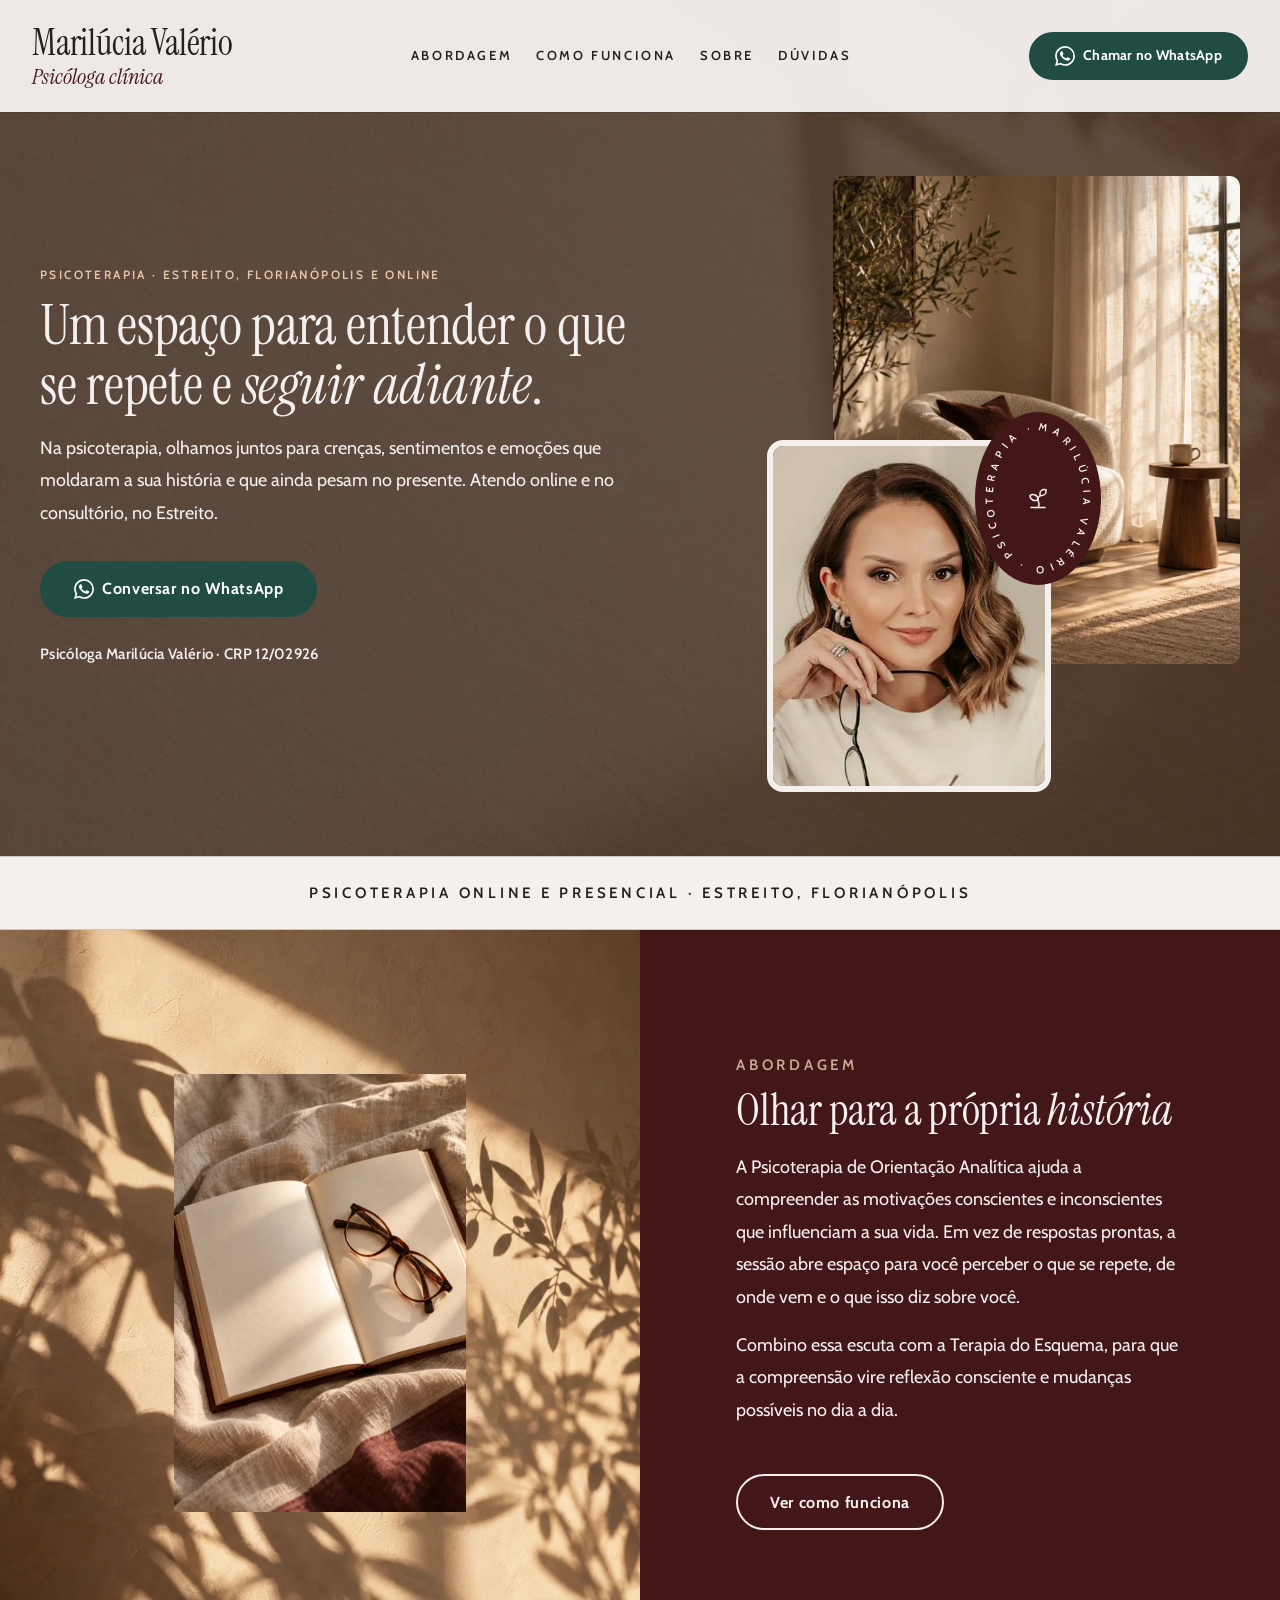
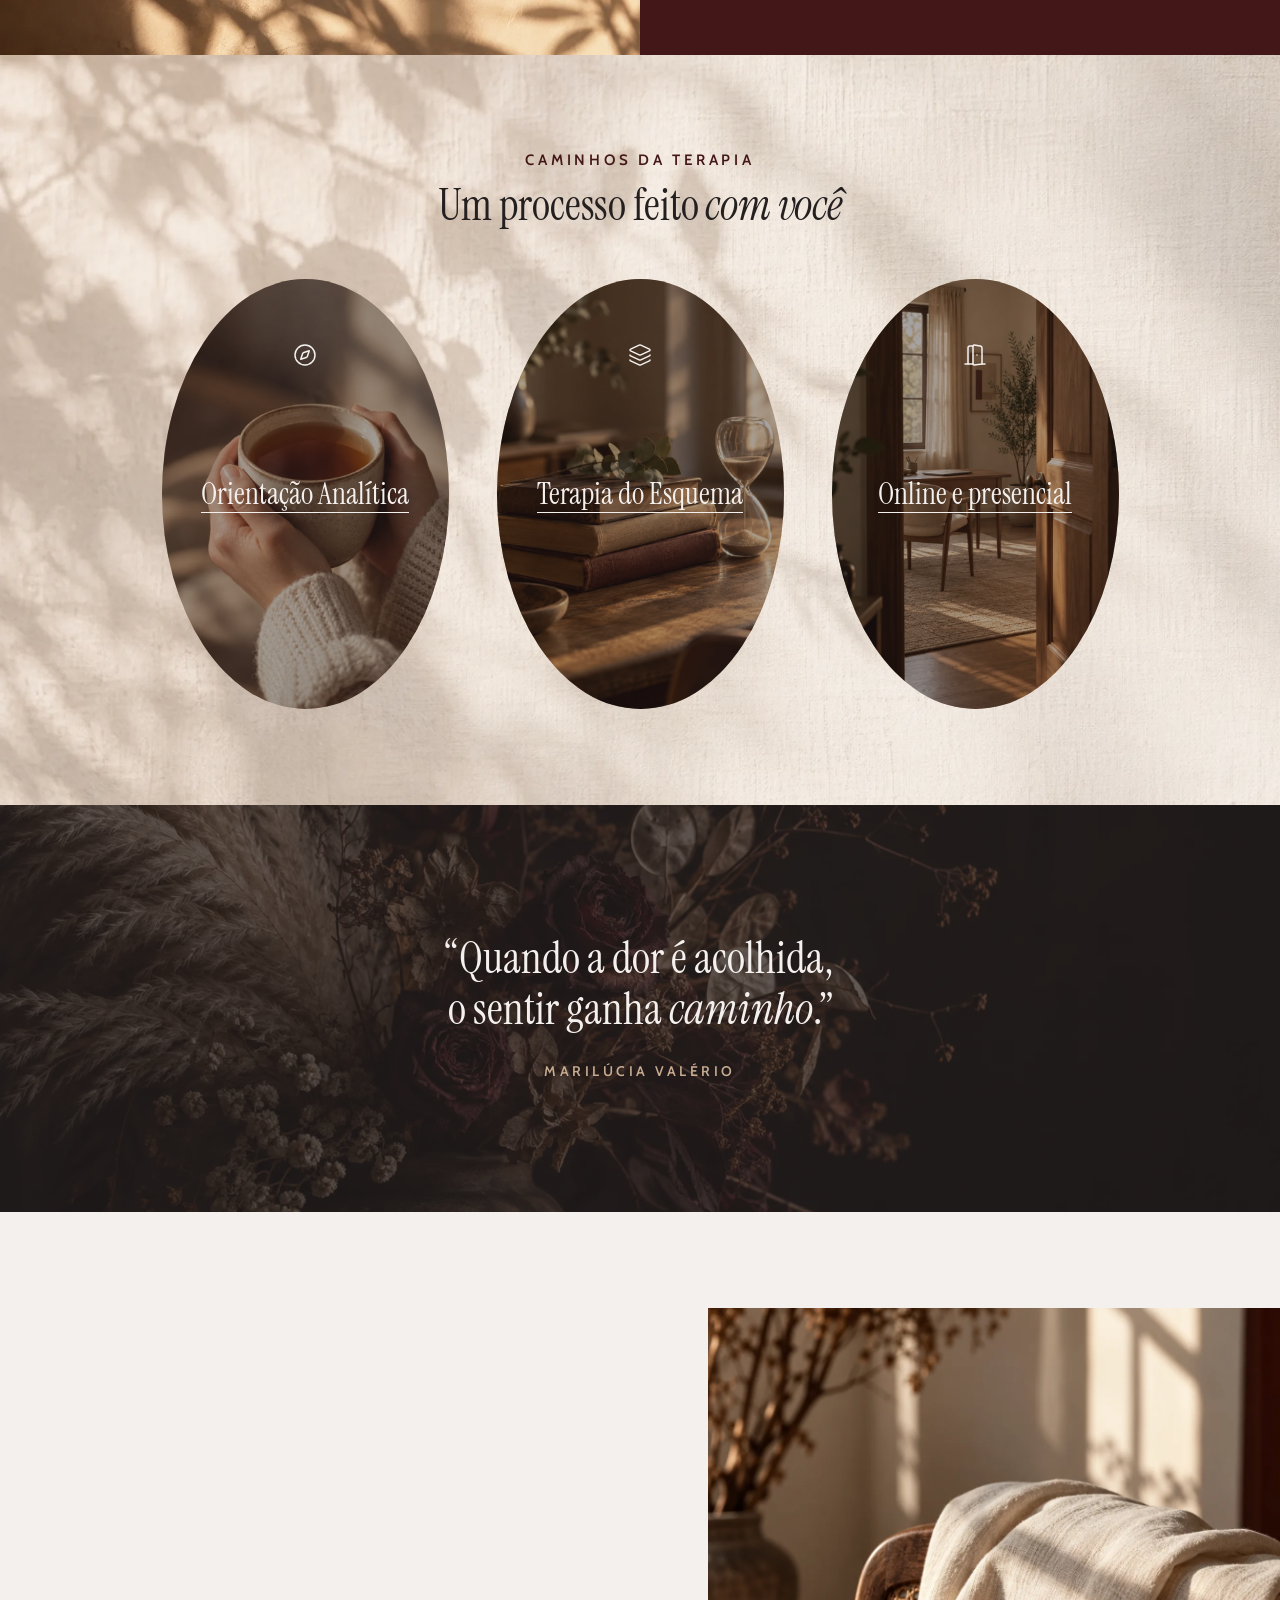
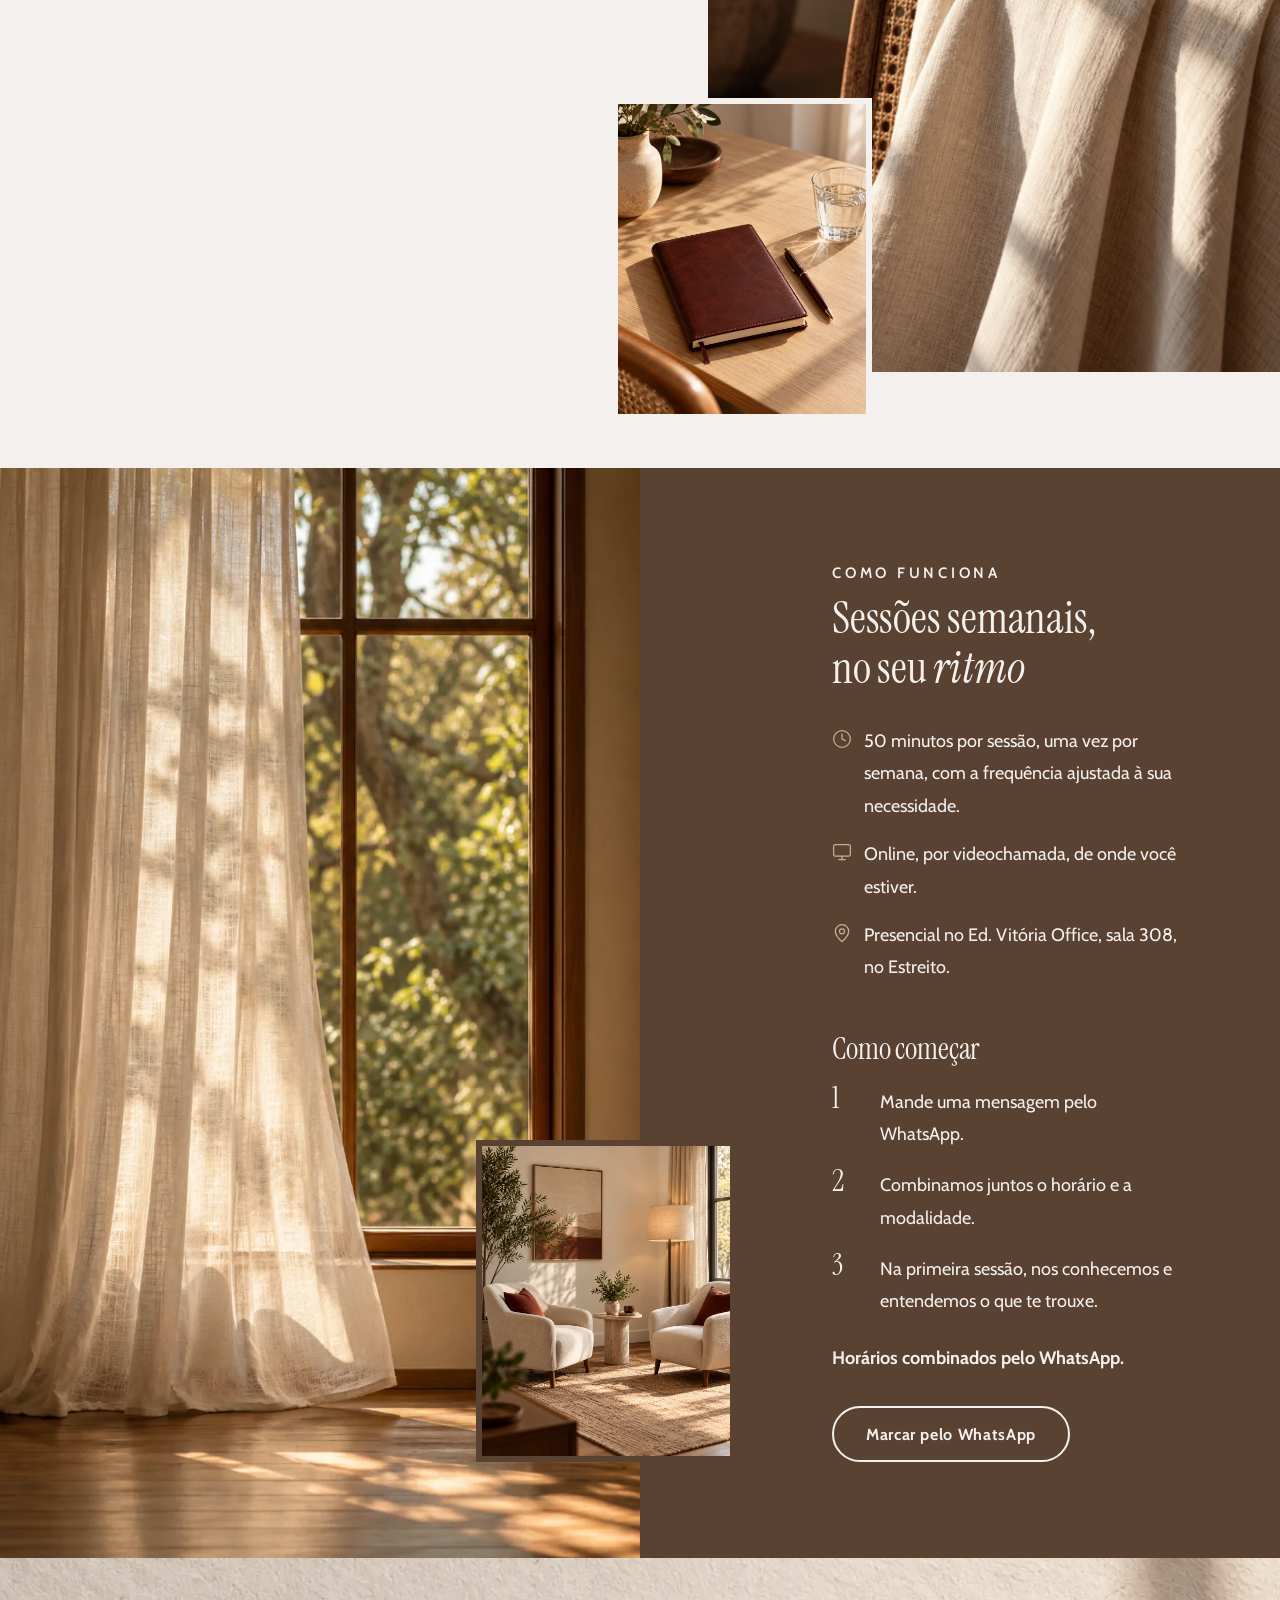
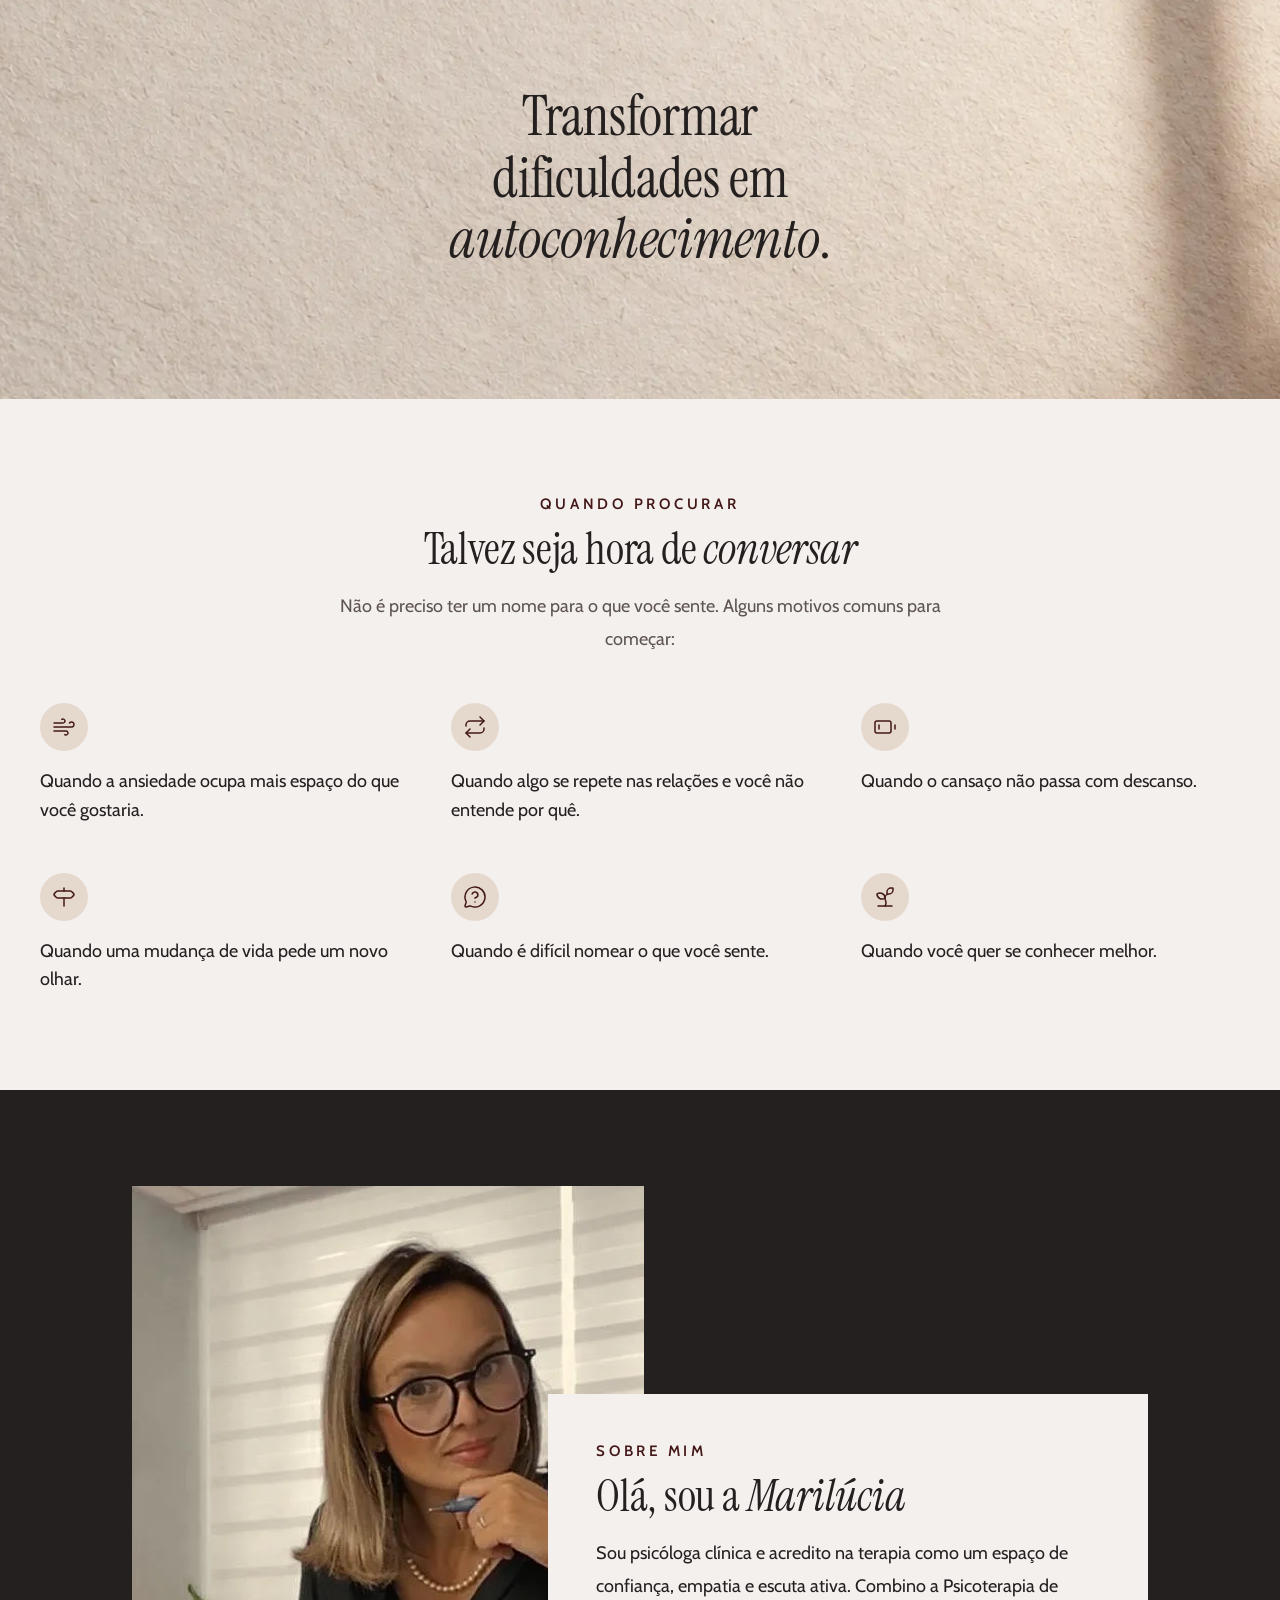
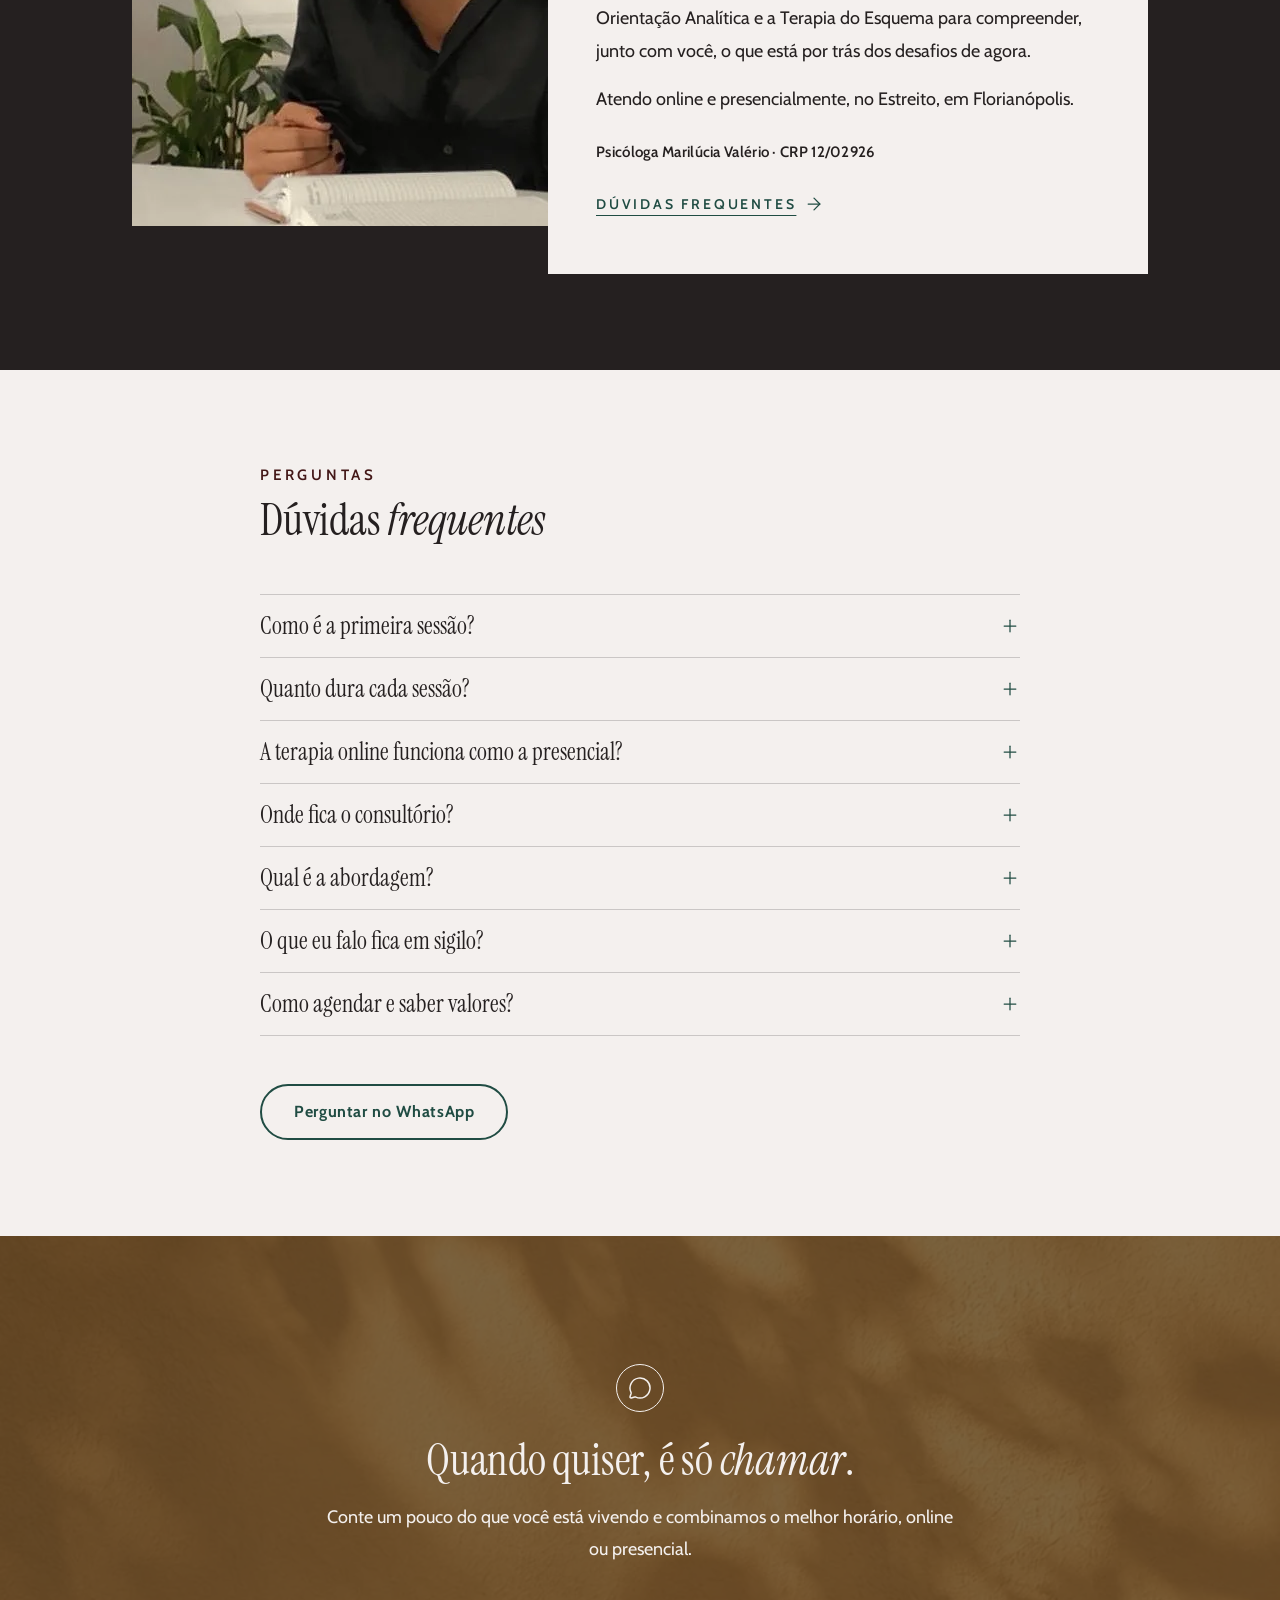
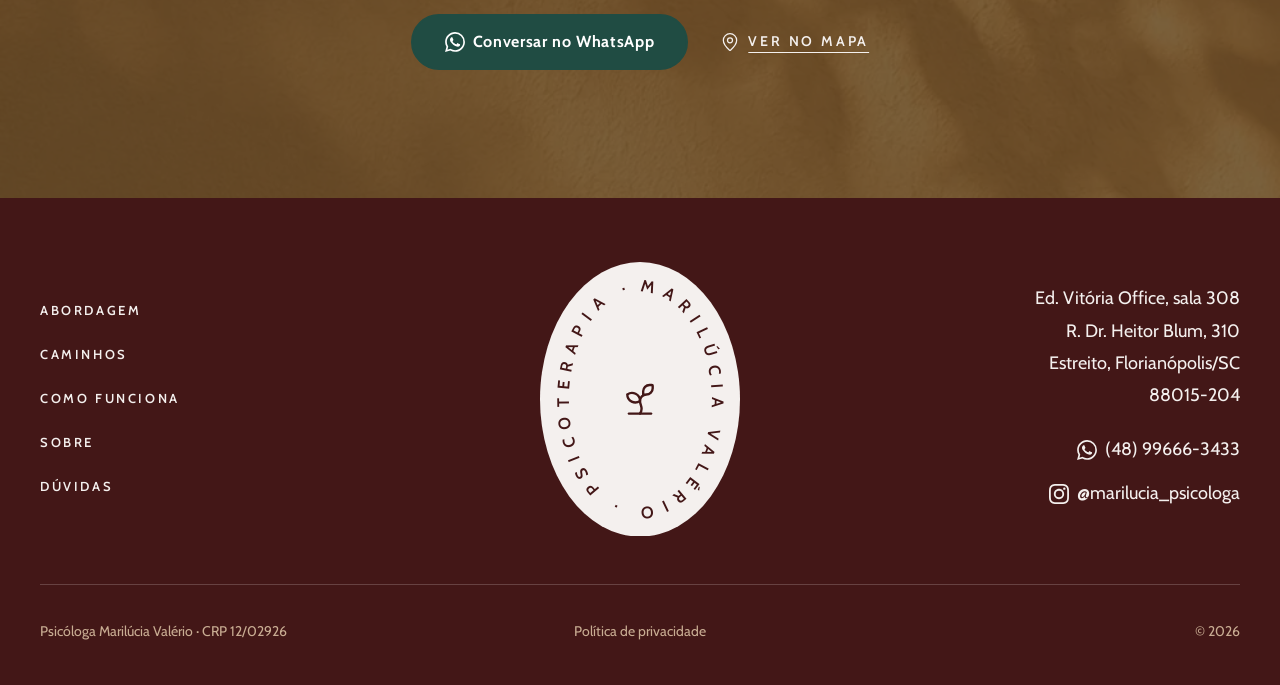
==== commit d459ece3: "Revisão via Claude Desktop 2026-10-01 16:43" ====
--- a/index.html
+++ b/index.html
@@ -17,8 +17,8 @@
 <link rel="preconnect" href="https://fonts.googleapis.com">
 <link rel="preconnect" href="https://fonts.gstatic.com" crossorigin>
 <link href="https://fonts.googleapis.com/css2?family=Cabin:wght@400;600;700&family=Instrument+Serif:ital@0;1&display=swap" rel="stylesheet">
-<link rel="stylesheet" href="assets/css/base.css?v=20261001g">
-<link rel="stylesheet" href="assets/css/style.css?v=20261001g">
+<link rel="stylesheet" href="assets/css/base.css?v=20261001h">
+<link rel="stylesheet" href="assets/css/style.css?v=20261001h">
 <script type="application/ld+json">
 {
   "@context": "https://schema.org",
@@ -59,9 +59,9 @@
 <!--CABECALHO-->
 <header class="cabecalho" data-header>
   <div class="cabecalho__grade">
-    <a class="marca" href="index.html#inicio" aria-label="Marilúcia Valério, psicóloga: início">
+    <a class="marca" href="index.html#inicio" aria-label="Marilúcia Valério, psicóloga clínica: início">
       <span class="marca__nome">Marilúcia Valério</span>
-      <em class="marca__prof">Psicóloga</em>
+      <em class="marca__prof">Psicóloga clínica</em>
     </a>
     <nav class="cabecalho__nav" aria-label="Principal">
       <ul role="list">
@@ -378,6 +378,6 @@
 </footer>
 
 <!--/RODAPE-->
-<script src="assets/js/main.js?v=20261001g" defer></script>
+<script src="assets/js/main.js?v=20261001h" defer></script>
 </body>
 </html>
--- a/assets/css/style.css
+++ b/assets/css/style.css
@@ -114,7 +114,7 @@
 .marca__nome { white-space: nowrap; }
 .marca { display: inline-flex; flex-direction: column; text-decoration: none; line-height: 1; min-width: 0; }
 .marca__nome { font-size: 1.875rem; line-height: 1.05; color: var(--tinta); }
-.marca__prof { font-family: var(--fonte-titulo); font-size: 1.25rem; align-self: flex-end; margin-top: var(--space-1); color: var(--vinho); }
+.marca__prof { font-family: var(--fonte-titulo); font-size: 1.25rem; align-self: flex-start; white-space: nowrap; margin-top: var(--space-1); color: var(--vinho); }
 .cabecalho__menu {
   flex-shrink: 0; display: grid; place-items: center; width: 48px; height: 48px;
   border: 1px solid var(--linha); border-radius: 50%; background: transparent; color: var(--tinta);
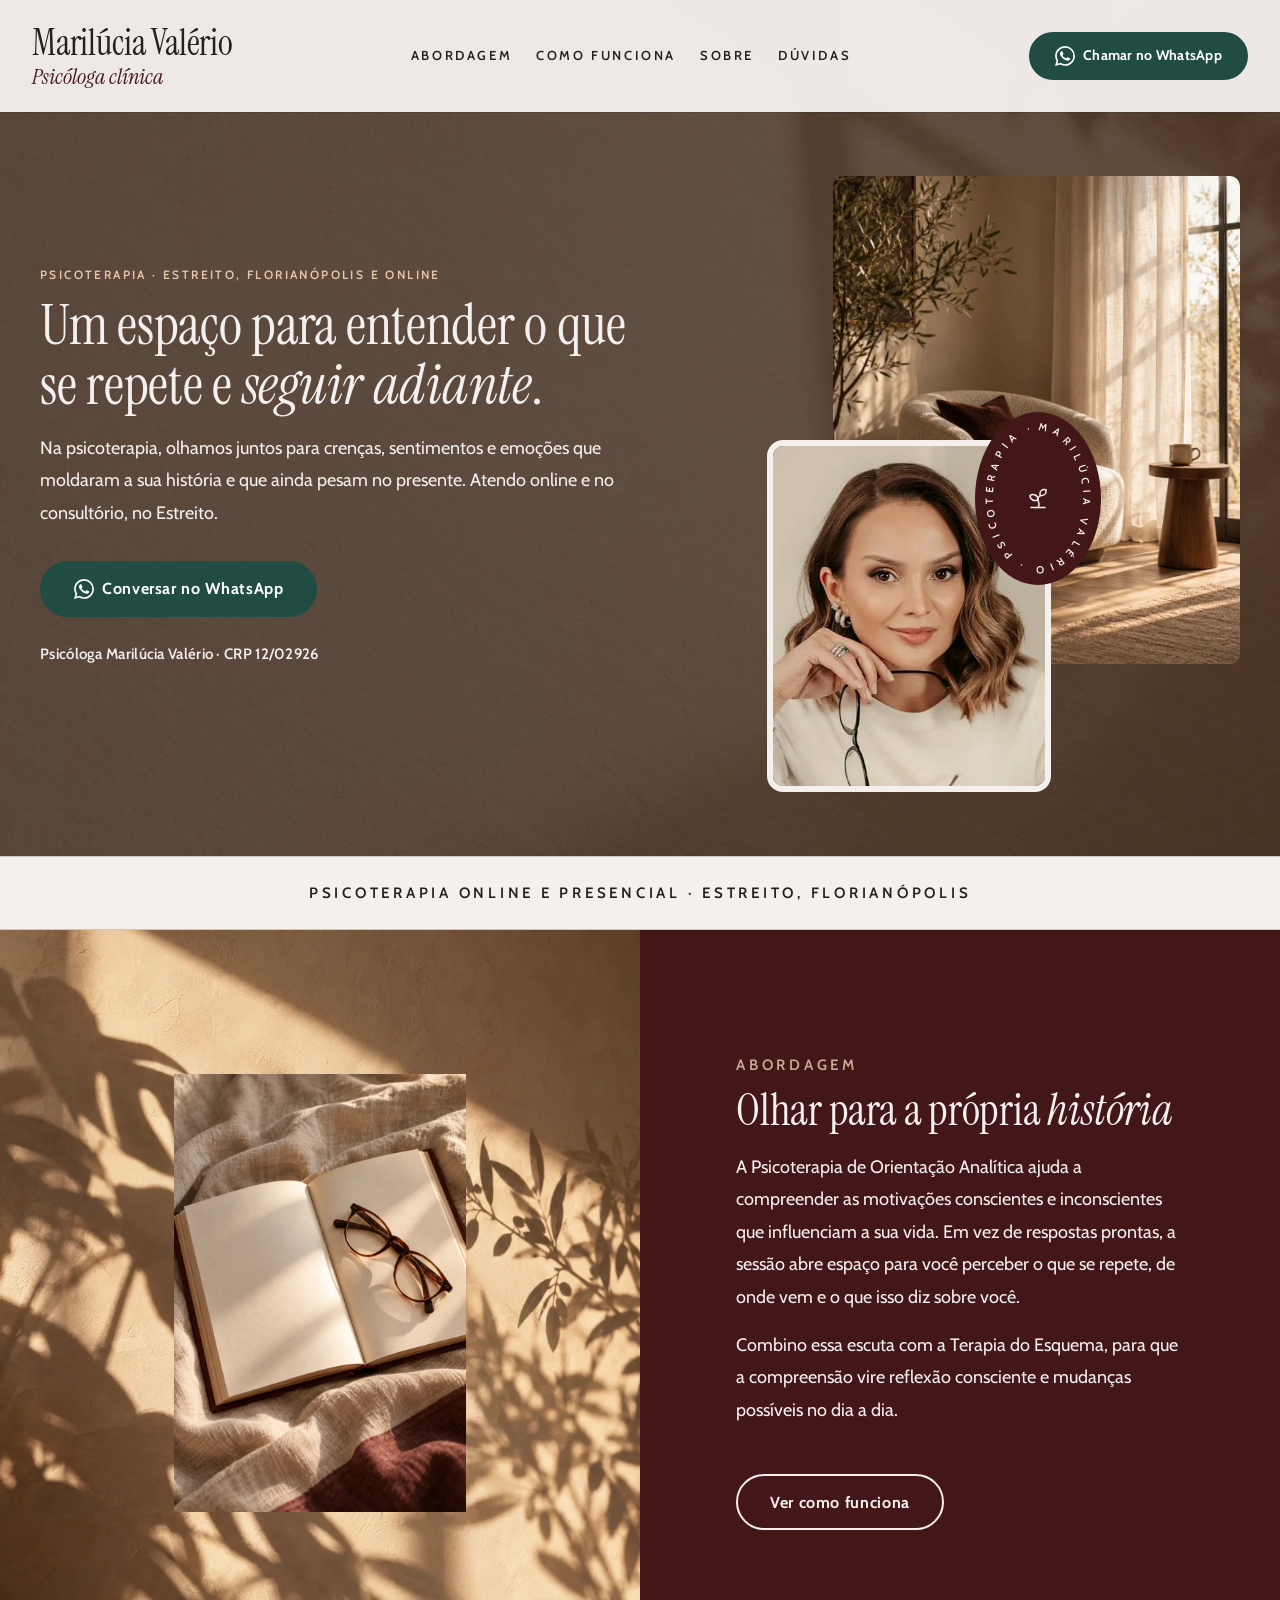
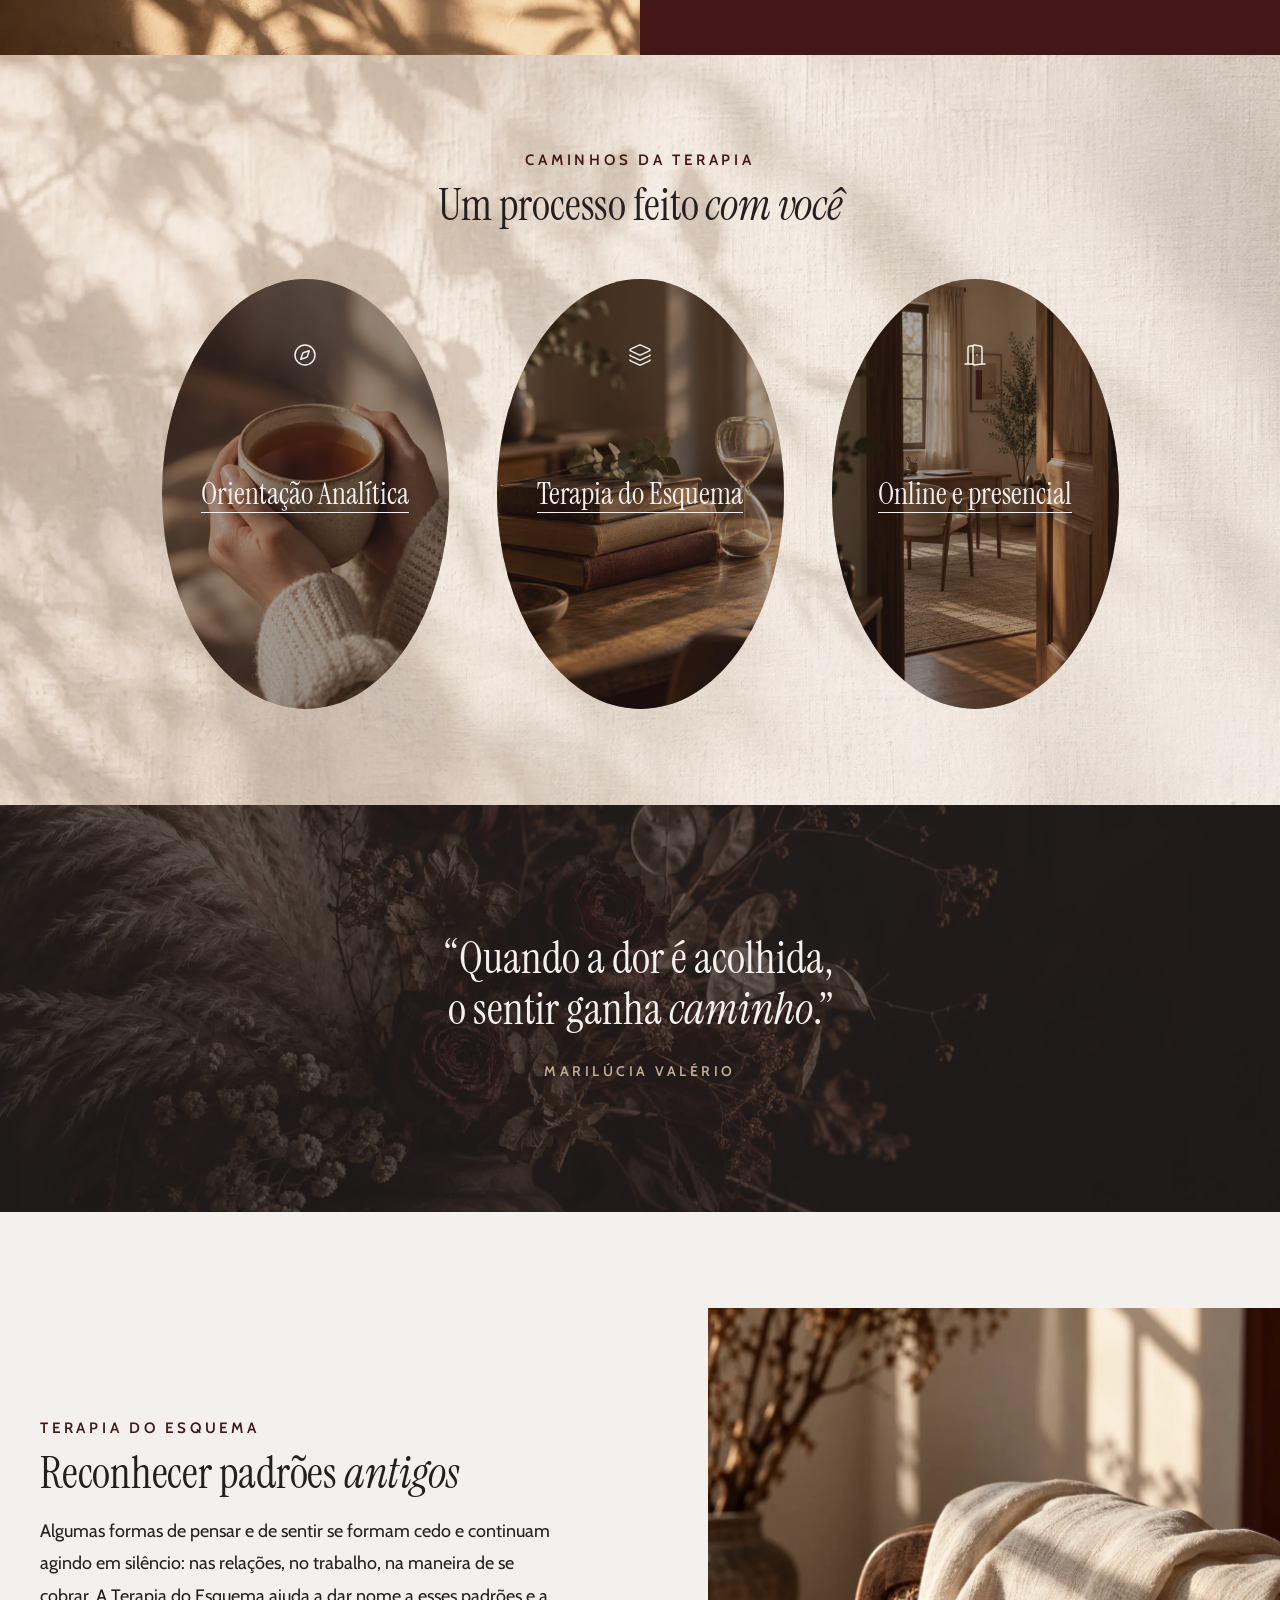
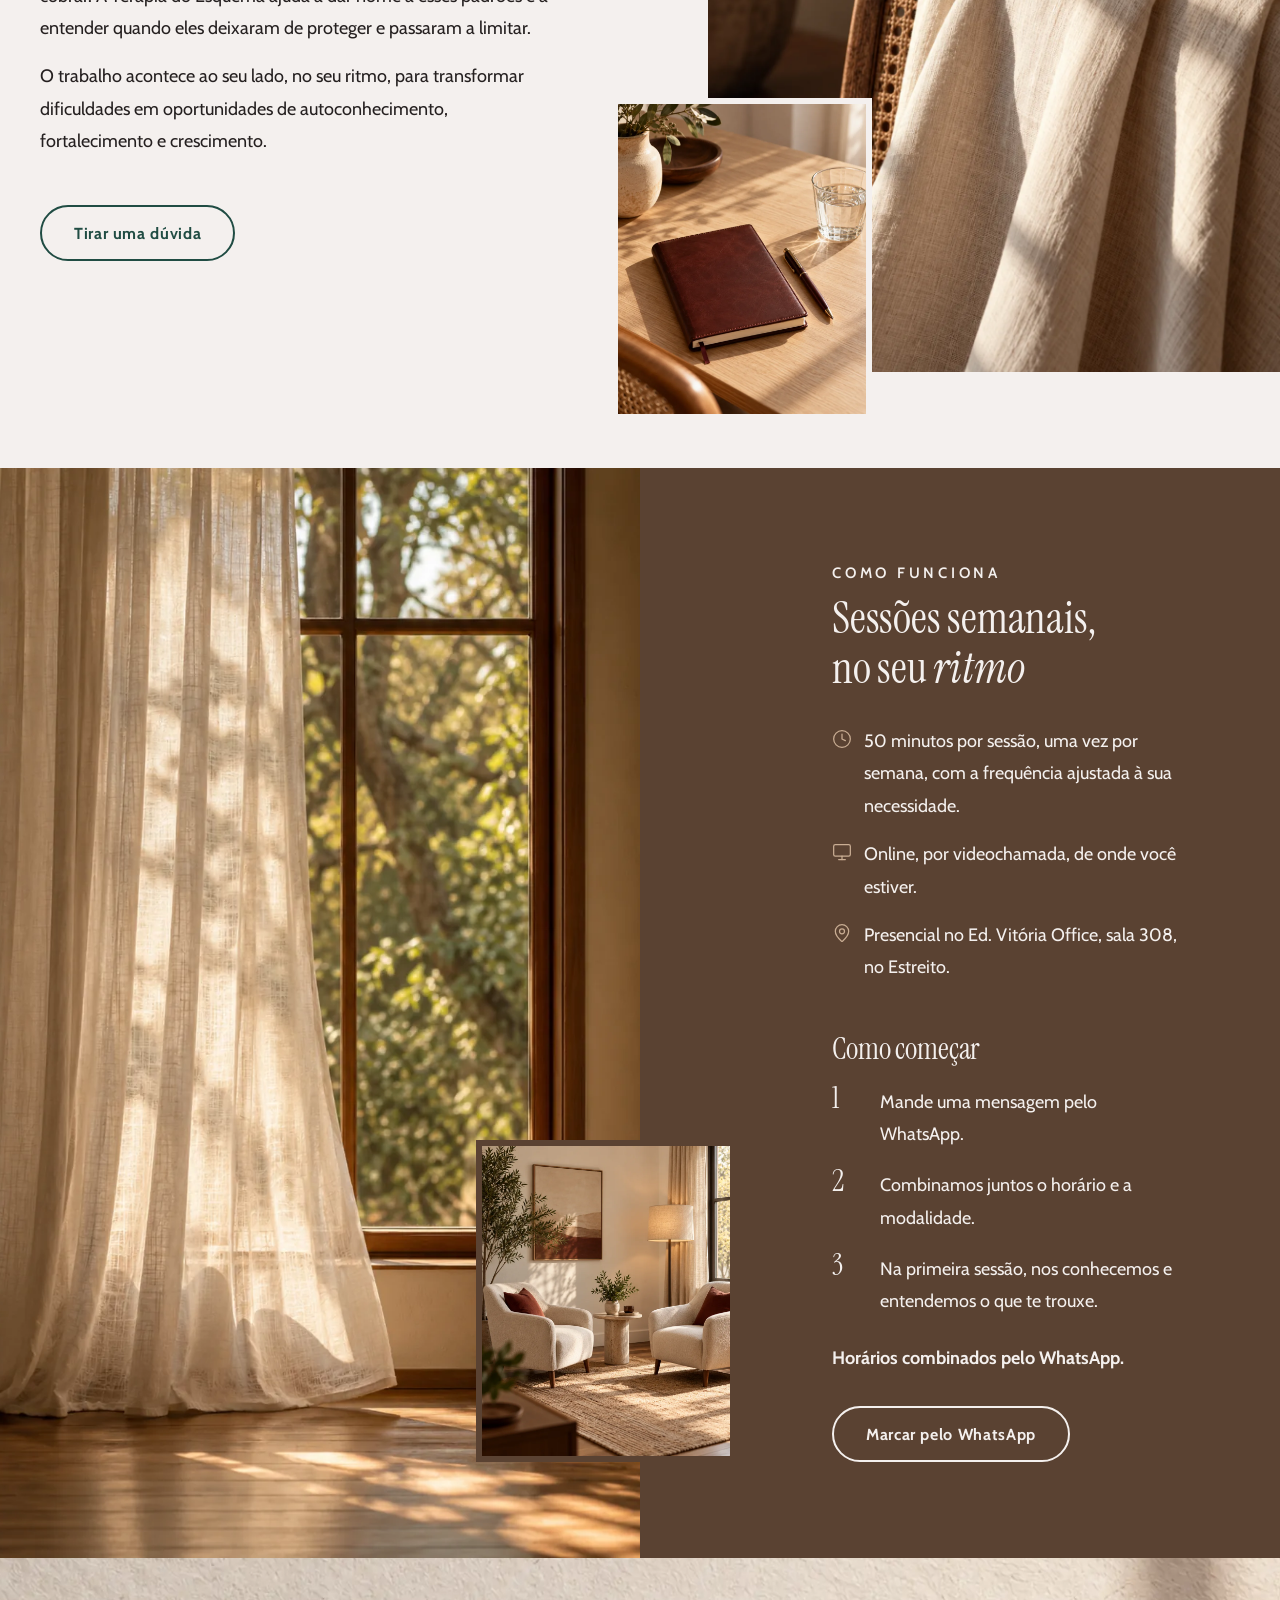
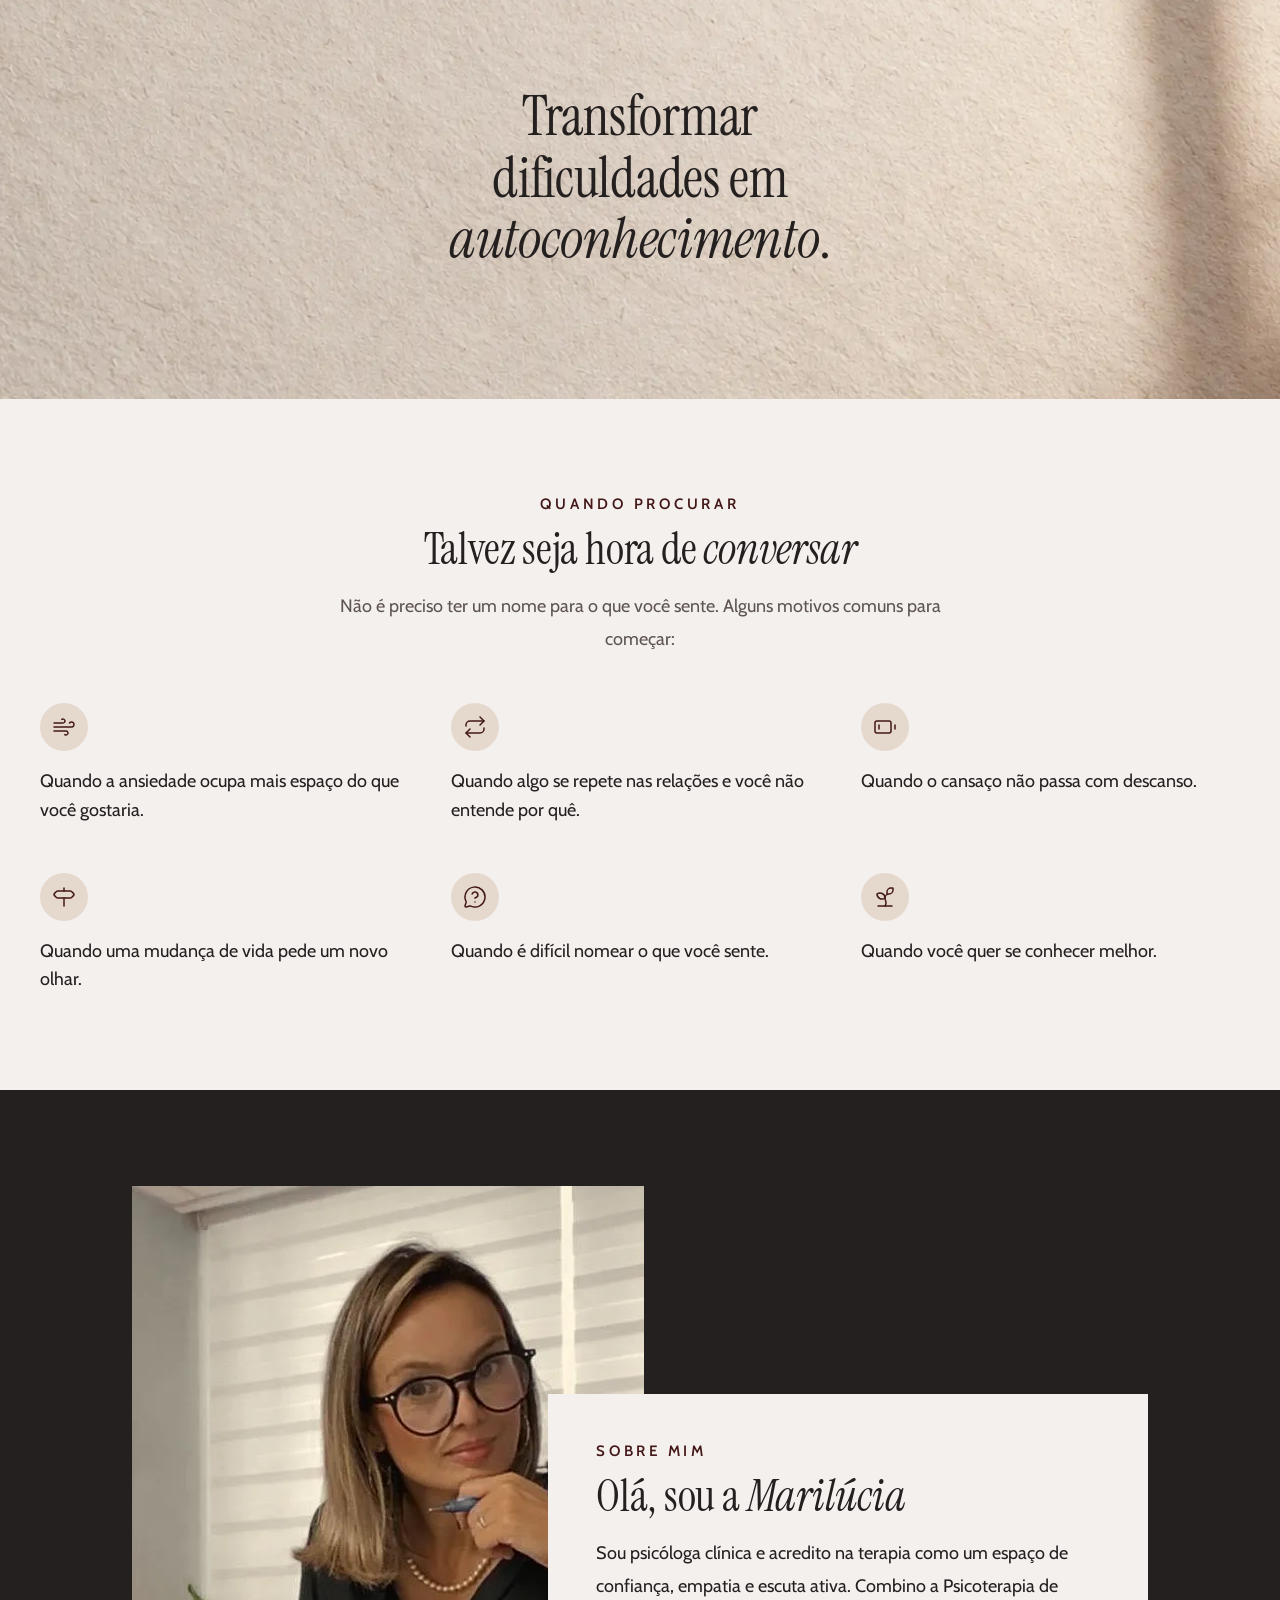
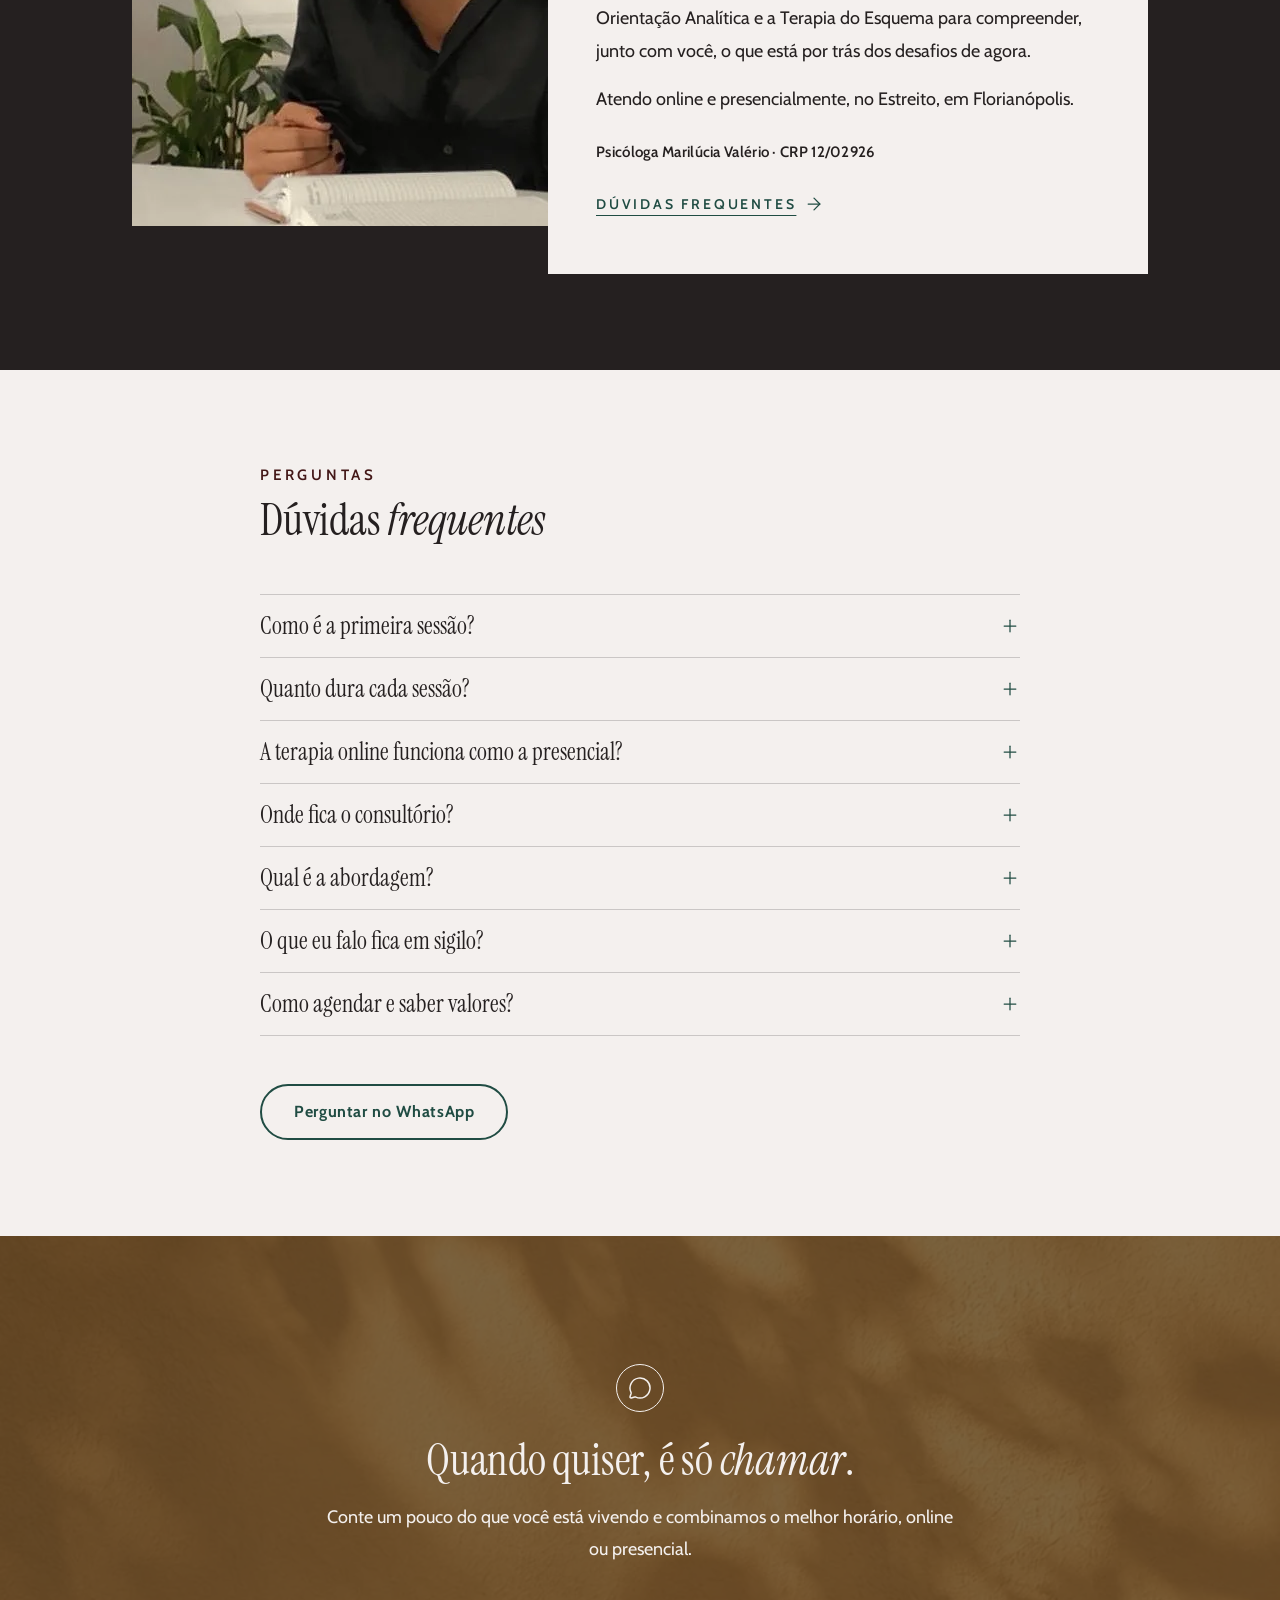
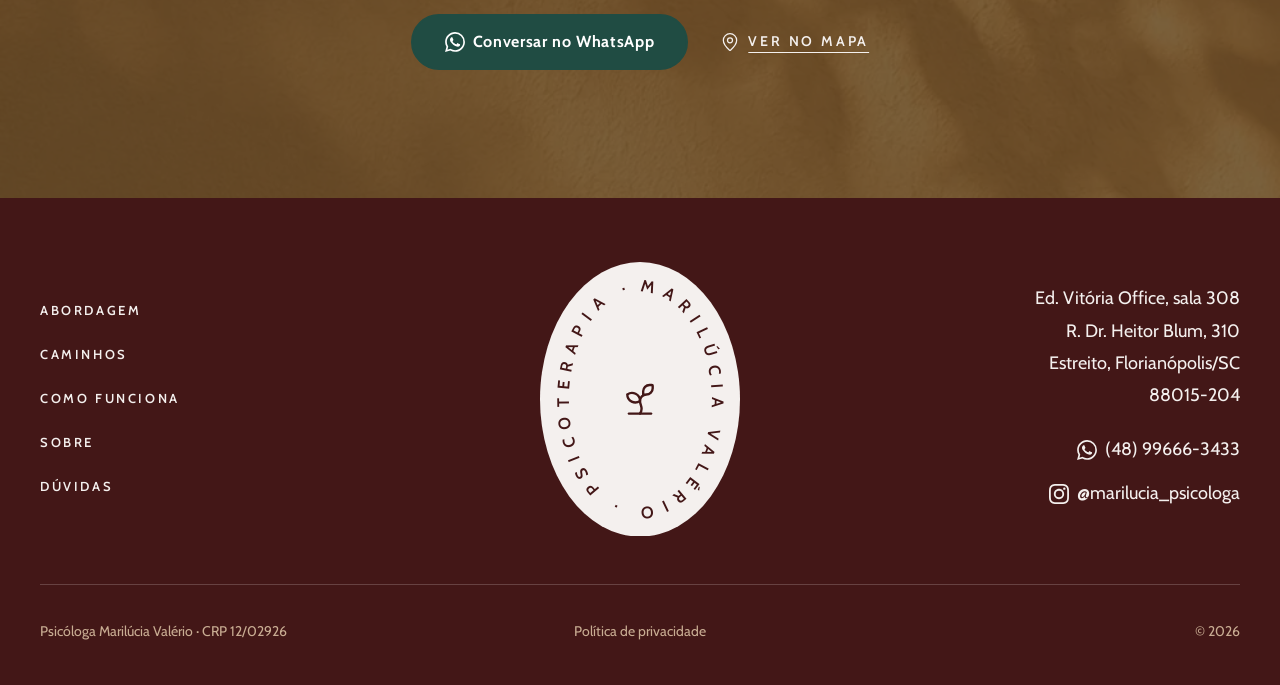
==== commit d9bf59e8: "Revisão via Claude Desktop 2026-10-05 12:38" ====
--- a/index.html
+++ b/index.html
@@ -11,7 +11,12 @@
 <meta property="og:description" content="Psicoterapia de Orientação Analítica e Terapia do Esquema, online e presencial no Estreito, Florianópolis.">
 <meta property="og:type" content="website">
 <meta property="og:locale" content="pt_BR">
-<meta property="og:image" content="assets/img/og-imagem.jpg">
+<meta property="og:url" content="https://infomediamethods-sys.github.io/marilucia-valerio-psicologa/">
+<meta property="og:image" content="https://infomediamethods-sys.github.io/marilucia-valerio-psicologa/assets/img/og-marilucia.jpg">
+<meta property="og:image:width" content="1200">
+<meta property="og:image:height" content="630">
+<meta property="og:image:alt" content="Marilúcia Valério, psicóloga clínica, CRP 12/02926">
+<meta name="twitter:card" content="summary_large_image">
 <meta name="theme-color" content="#F4F0EE">
 <link rel="icon" href="data:image/svg+xml,%3Csvg xmlns='http://www.w3.org/2000/svg' viewBox='0 0 64 64'%3E%3Crect width='64' height='64' rx='32' fill='%23431717'/%3E%3Ctext x='32' y='42' text-anchor='middle' font-family='Georgia,serif' font-size='28' fill='%23F4F0EE'%3EMV%3C/text%3E%3C/svg%3E">
 <link rel="preconnect" href="https://fonts.googleapis.com">
@@ -36,7 +41,7 @@
       "name": "Psicóloga Marilúcia Valério",
       "description": "Psicoterapia de Orientação Analítica e Terapia do Esquema, online e presencial.",
       "telephone": "+55 48 99666-3433",
-      "image": "assets/img/og-imagem.jpg",
+      "image": "https://infomediamethods-sys.github.io/marilucia-valerio-psicologa/assets/img/og-marilucia.jpg",
       "address": {
         "@type": "PostalAddress",
         "streetAddress": "R. Dr. Heitor Blum, 310, Sala 308, Ed. Vitória Office",
